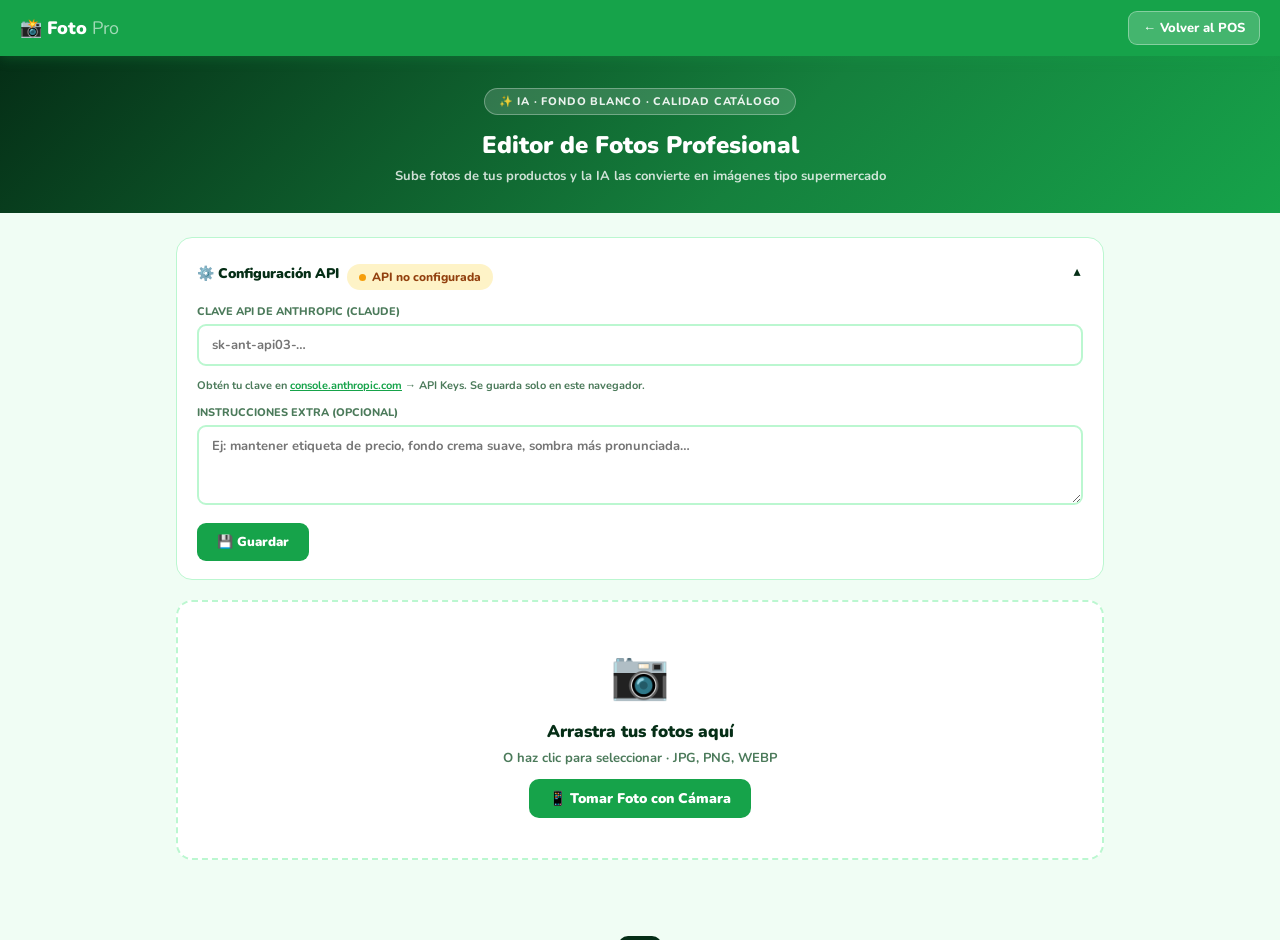
==== foto-pro.html @ 3baf4256 "Add files via upload" ====
<!DOCTYPE html>
<html lang="es">
<head>
  <meta charset="UTF-8"/>
  <meta name="viewport" content="width=device-width, initial-scale=1.0"/>
  <meta name="theme-color" content="#16a34a"/>
  <title>Foto Pro — Despensa Económica</title>
  <link href="https://fonts.googleapis.com/css2?family=Nunito:wght@400;700;800;900&family=Space+Mono:wght@700&display=swap" rel="stylesheet"/>
  <style>
    :root {
      --green: #16a34a; --green-dark: #15803d; --green-light: #dcfce7;
      --border: #bbf7d0; --bg: #f0fdf4; --surface: #fff;
      --text: #052e16; --muted: #4b7a5a;
      --r: 16px; --r-sm: 10px;
      --shadow: 0 2px 12px rgba(22,163,74,0.10);
      --shadow-lg: 0 8px 32px rgba(22,163,74,0.18);
    }
    *, *::before, *::after { box-sizing: border-box; margin: 0; padding: 0; }
    body { background: var(--bg); font-family: 'Nunito', sans-serif; font-weight: 700; color: var(--text); min-height: 100vh; }

    /* NAV */
    nav {
      background: var(--green); height: 56px; padding: 0 20px;
      display: flex; align-items: center; justify-content: space-between;
      position: sticky; top: 0; z-index: 100;
      box-shadow: 0 2px 12px rgba(22,163,74,0.3);
    }
    .logo { font-size: 18px; font-weight: 900; color: #fff; }
    .logo span { color: rgba(255,255,255,0.6); font-weight: 400; }
    .nav-back {
      background: rgba(255,255,255,0.2); border: 1.5px solid rgba(255,255,255,0.35);
      border-radius: 9px; color: #fff; padding: 7px 14px;
      font-family: 'Nunito', sans-serif; font-weight: 800; font-size: 13px;
      cursor: pointer; text-decoration: none; display: flex; align-items: center; gap: 6px;
    }
    .nav-back:hover { background: rgba(255,255,255,0.3); }

    /* HERO */
    .hero {
      background: linear-gradient(135deg, #052e16 0%, #15803d 60%, #16a34a 100%);
      padding: 32px 20px 28px; text-align: center; color: #fff;
    }
    .hero-badge {
      display: inline-flex; align-items: center; gap: 6px;
      background: rgba(255,255,255,0.15); border: 1px solid rgba(255,255,255,0.3);
      border-radius: 100px; padding: 5px 14px; font-size: 11px; font-weight: 800;
      letter-spacing: 0.8px; text-transform: uppercase; margin-bottom: 14px; color: rgba(255,255,255,0.9);
    }
    .hero h1 { font-size: 24px; font-weight: 900; margin-bottom: 6px; }
    .hero p { font-size: 13px; color: rgba(255,255,255,0.8); font-weight: 700; }

    /* MAIN LAYOUT */
    .main { max-width: 960px; margin: 0 auto; padding: 24px 16px 60px; }

    /* UPLOAD ZONE */
    .upload-zone {
      border: 2.5px dashed var(--border); border-radius: var(--r);
      background: var(--surface); padding: 40px 20px; text-align: center;
      cursor: pointer; transition: all 0.2s; margin-bottom: 20px;
      position: relative; overflow: hidden;
    }
    .upload-zone:hover, .upload-zone.drag { border-color: var(--green); background: var(--green-light); }
    .upload-zone .uz-icon { font-size: 48px; margin-bottom: 12px; }
    .upload-zone h3 { font-size: 17px; font-weight: 900; margin-bottom: 6px; }
    .upload-zone p { font-size: 13px; color: var(--muted); font-weight: 700; }
    .upload-zone input { position: absolute; inset: 0; opacity: 0; cursor: pointer; font-size: 0; }
    .btn-camara {
      display: inline-flex; align-items: center; gap: 7px;
      background: var(--green); color: #fff; border: none; border-radius: 10px;
      padding: 10px 20px; font-family: 'Nunito', sans-serif; font-weight: 900;
      font-size: 14px; cursor: pointer; margin-top: 12px; transition: all 0.15s;
      position: relative; z-index: 2;
    }
    .btn-camara:hover { background: var(--green-dark); }

    /* QUEUE LIST */
    #queueSection { display: none; margin-bottom: 20px; }
    .section-title {
      font-size: 15px; font-weight: 900; color: var(--text);
      margin-bottom: 12px; display: flex; align-items: center; gap: 8px;
    }
    .queue-grid {
      display: grid; grid-template-columns: repeat(auto-fill, minmax(130px, 1fr)); gap: 10px;
    }
    .q-thumb {
      background: var(--surface); border: 1.5px solid var(--border);
      border-radius: 12px; overflow: hidden; position: relative;
    }
    .q-thumb img { width: 100%; aspect-ratio: 1; object-fit: cover; display: block; }
    .q-thumb .q-label {
      padding: 6px 8px; font-size: 11px; font-weight: 800; color: var(--muted);
      white-space: nowrap; overflow: hidden; text-overflow: ellipsis;
    }
    .q-remove {
      position: absolute; top: 4px; right: 4px;
      background: rgba(220,38,38,0.85); color: #fff; border: none;
      width: 22px; height: 22px; border-radius: 50%; font-size: 11px;
      cursor: pointer; display: flex; align-items: center; justify-content: center;
      font-family: 'Nunito', sans-serif; font-weight: 900;
    }
    .q-status {
      position: absolute; bottom: 0; left: 0; right: 0;
      padding: 4px 8px; font-size: 10px; font-weight: 800;
      text-align: center;
    }
    .q-status.pending  { background: rgba(217,119,6,0.9);   color: #fff; }
    .q-status.processing { background: rgba(22,163,74,0.9);  color: #fff; animation: pulse 1s infinite; }
    .q-status.done     { background: rgba(22,163,74,0.9);   color: #fff; }
    .q-status.error    { background: rgba(220,38,38,0.9);   color: #fff; }
    @keyframes pulse { 0%,100%{opacity:1;} 50%{opacity:0.6;} }

    /* PROCESS BTN */
    .process-bar {
      background: var(--surface); border: 1.5px solid var(--border);
      border-radius: var(--r); padding: 18px 20px;
      display: flex; align-items: center; gap: 16px;
      margin-bottom: 24px; flex-wrap: wrap;
    }
    .process-bar .info { flex: 1; min-width: 160px; }
    .process-bar .info .pi-title { font-size: 15px; font-weight: 900; }
    .process-bar .info .pi-sub { font-size: 12px; color: var(--muted); font-weight: 700; margin-top: 2px; }
    .btn-process {
      background: linear-gradient(135deg, var(--green), var(--green-dark));
      color: #fff; border: none; border-radius: 12px;
      padding: 13px 28px; font-family: 'Nunito', sans-serif; font-weight: 900;
      font-size: 15px; cursor: pointer; transition: all 0.15s;
      display: flex; align-items: center; gap: 8px;
      box-shadow: 0 4px 14px rgba(22,163,74,0.3);
    }
    .btn-process:hover { filter: brightness(1.07); box-shadow: 0 6px 20px rgba(22,163,74,0.4); }
    .btn-process:disabled { background: #ccc; box-shadow: none; cursor: not-allowed; }
    .btn-clear {
      background: none; border: 1.5px solid var(--border); border-radius: 10px;
      padding: 11px 16px; color: var(--muted); font-family: 'Nunito', sans-serif;
      font-weight: 800; font-size: 13px; cursor: pointer; transition: all 0.15s;
    }
    .btn-clear:hover { border-color: #dc2626; color: #dc2626; }

    /* RESULTS */
    #resultsSection { display: none; }
    .results-grid {
      display: grid; grid-template-columns: repeat(auto-fill, minmax(280px, 1fr)); gap: 20px;
    }
    @media(max-width:600px) { .results-grid { grid-template-columns: 1fr; } }

    .result-card {
      background: var(--surface); border: 1.5px solid var(--border);
      border-radius: var(--r); overflow: hidden;
      box-shadow: var(--shadow); transition: box-shadow 0.15s;
    }
    .result-card:hover { box-shadow: var(--shadow-lg); }
    .result-card .rc-header {
      padding: 12px 14px 8px;
      display: flex; align-items: center; justify-content: space-between;
    }
    .rc-name { font-size: 13px; font-weight: 900; color: var(--text); flex: 1; min-width: 0; overflow: hidden; text-overflow: ellipsis; white-space: nowrap; }
    .rc-badge { font-size: 10px; font-weight: 800; background: var(--green-light); color: var(--green-dark); border-radius: 100px; padding: 3px 9px; flex-shrink: 0; }

    .compare-wrap {
      display: grid; grid-template-columns: 1fr 1fr; gap: 0;
      border-top: 1.5px solid var(--border); border-bottom: 1.5px solid var(--border);
    }
    .compare-side { position: relative; }
    .compare-side img { width: 100%; aspect-ratio: 1; object-fit: contain; display: block; background: #f9f9f9; }
    .compare-side.after img { background: #fff; }
    .compare-label {
      position: absolute; top: 6px; left: 6px;
      background: rgba(0,0,0,0.65); color: #fff;
      font-size: 9px; font-weight: 800; border-radius: 5px;
      padding: 2px 7px; letter-spacing: 0.5px; text-transform: uppercase;
    }
    .compare-divider {
      position: absolute; top: 0; bottom: 0; left: 50%; width: 2px;
      background: var(--green); pointer-events: none; z-index: 2;
    }
    .compare-icon {
      position: absolute; top: 50%; left: 50%; transform: translate(-50%,-50%);
      background: var(--green); color: #fff; width: 28px; height: 28px;
      border-radius: 50%; display: flex; align-items: center; justify-content: center;
      font-size: 13px; z-index: 3; box-shadow: 0 2px 8px rgba(22,163,74,0.4);
    }

    .rc-actions { padding: 12px 14px; display: flex; gap: 8px; flex-wrap: wrap; }
    .btn-dl {
      flex: 1; background: var(--green); color: #fff; border: none;
      border-radius: 9px; padding: 10px 12px; font-family: 'Nunito', sans-serif;
      font-weight: 900; font-size: 13px; cursor: pointer; transition: all 0.15s;
      display: flex; align-items: center; justify-content: center; gap: 5px;
    }
    .btn-dl:hover { background: var(--green-dark); }
    .btn-use-pos {
      flex: 1; background: var(--green-light); color: var(--green-dark);
      border: 1.5px solid var(--border); border-radius: 9px;
      padding: 10px 12px; font-family: 'Nunito', sans-serif;
      font-weight: 900; font-size: 13px; cursor: pointer; transition: all 0.15s;
      display: flex; align-items: center; justify-content: center; gap: 5px;
    }
    .btn-use-pos:hover { background: var(--border); }

    /* PROGRESS */
    .progress-wrap { margin-top: 8px; }
    .progress-bar {
      height: 6px; background: var(--border); border-radius: 3px; overflow: hidden;
    }
    .progress-fill {
      height: 100%; background: linear-gradient(90deg, var(--green), #4ade80);
      border-radius: 3px; transition: width 0.3s ease;
    }
    .progress-label { font-size: 11px; color: var(--muted); font-weight: 700; margin-top: 5px; }

    /* TOAST */
    .toast {
      position: fixed; bottom: 24px; left: 50%;
      transform: translateX(-50%) translateY(80px);
      background: var(--text); color: #fff; padding: 10px 22px;
      border-radius: 100px; font-size: 14px; font-weight: 800;
      z-index: 900; transition: transform 0.3s cubic-bezier(0.22,1,0.36,1);
      white-space: nowrap; pointer-events: none;
    }
    .toast.show { transform: translateX(-50%) translateY(0); }
    .toast.ok { background: var(--green); }

    /* SPINNER */
    .spin { animation: spinA 0.8s linear infinite; display: inline-block; }
    @keyframes spinA { to { transform: rotate(360deg); } }

    /* ERROR card */
    .error-card {
      background: #fff5f5; border: 1.5px solid #fecaca; border-radius: var(--r);
      padding: 20px; text-align: center; color: #dc2626;
    }
    .error-card p { font-size: 13px; font-weight: 700; margin-top: 6px; color: #7f1d1d; }

    /* CONFIG PANEL */
    .config-panel {
      background: var(--surface); border: 1.5px solid var(--border);
      border-radius: var(--r); padding: 18px 20px; margin-bottom: 20px;
    }
    .config-toggle {
      display: flex; align-items: center; justify-content: space-between; cursor: pointer;
    }
    .config-toggle h3 { font-size: 14px; font-weight: 900; display: flex; align-items: center; gap: 8px; }
    .config-toggle .arrow { font-size: 12px; transition: transform 0.2s; }
    .config-toggle.open .arrow { transform: rotate(180deg); }
    .config-body { display: none; margin-top: 14px; }
    .config-body.open { display: block; }
    .field { margin-bottom: 12px; }
    .field label { display: block; font-size: 11px; font-weight: 800; color: var(--muted); margin-bottom: 5px; text-transform: uppercase; }
    .field input, .field textarea, .field select {
      width: 100%; padding: 10px 13px; border: 2px solid var(--border);
      border-radius: 9px; font-family: 'Nunito', sans-serif; font-weight: 700;
      font-size: 13px; color: var(--text); outline: none; transition: border-color 0.15s;
    }
    .field input:focus, .field textarea:focus { border-color: var(--green); }
    .field textarea { resize: vertical; min-height: 80px; }
    .btn-save-config {
      background: var(--green); color: #fff; border: none; border-radius: 9px;
      padding: 10px 20px; font-family: 'Nunito', sans-serif; font-weight: 900;
      font-size: 13px; cursor: pointer;
    }
    .api-status {
      display: inline-flex; align-items: center; gap: 6px;
      font-size: 12px; font-weight: 800; padding: 5px 12px;
      border-radius: 100px; margin-top: 8px;
    }
    .api-status.ok { background: var(--green-light); color: var(--green-dark); }
    .api-status.no { background: #fef3c7; color: #92400e; }
    .dot { width: 7px; height: 7px; border-radius: 50%; }
    .dot.green { background: var(--green); }
    .dot.amber { background: #f59e0b; }

    /* POS saved banner */
    .saved-banner {
      background: var(--green-light); border: 1.5px solid var(--border);
      border-radius: 10px; padding: 10px 14px; font-size: 13px; font-weight: 800;
      color: var(--green-dark); display: none; margin-bottom: 8px;
      align-items: center; gap: 8px;
    }
    .saved-banner.show { display: flex; }
  </style>
</head>
<body>

<nav>
  <div class="logo">📸 Foto<span> Pro</span></div>
  <a href="index.html" class="nav-back">← Volver al POS</a>
</nav>

<div class="hero">
  <div class="hero-badge">✨ IA · Fondo Blanco · Calidad Catálogo</div>
  <h1>Editor de Fotos Profesional</h1>
  <p>Sube fotos de tus productos y la IA las convierte en imágenes tipo supermercado</p>
</div>

<div class="main">

  <!-- CONFIG -->
  <div class="config-panel">
    <div class="config-toggle" id="configToggle" onclick="toggleConfig()">
      <h3>⚙️ Configuración API <span id="apiStatusBadge"></span></h3>
      <span class="arrow" id="configArrow">▼</span>
    </div>
    <div class="config-body" id="configBody">
      <div class="field">
        <label>Clave API de Anthropic (Claude)</label>
        <input type="password" id="apiKeyInput" placeholder="sk-ant-api03-…"/>
      </div>
      <div style="font-size:11px;color:var(--muted);margin-bottom:12px;font-weight:700;">
        Obtén tu clave en <a href="https://console.anthropic.com" target="_blank" style="color:var(--green);">console.anthropic.com</a> → API Keys. Se guarda solo en este navegador.
      </div>
      <div class="field">
        <label>Instrucciones extra (opcional)</label>
        <textarea id="extraInstructions" placeholder="Ej: mantener etiqueta de precio, fondo crema suave, sombra más pronunciada…"></textarea>
      </div>
      <button class="btn-save-config" onclick="guardarConfig()">💾 Guardar</button>
    </div>
  </div>

  <!-- UPLOAD -->
  <div class="upload-zone" id="uploadZone"
       ondrop="onDrop(event)" ondragover="onDragOver(event)" ondragleave="onDragLeave(event)">
    <input type="file" id="fileInput" accept="image/*" multiple onchange="onFilesSelected(event)"/>
    <div class="uz-icon">📷</div>
    <h3>Arrastra tus fotos aquí</h3>
    <p>O haz clic para seleccionar · JPG, PNG, WEBP</p>
    <button class="btn-camara" onclick="abrirCamara(event)">📱 Tomar Foto con Cámara</button>
    <input type="file" id="cameraInput" accept="image/*" capture="environment" style="display:none" onchange="onFilesSelected(event)"/>
  </div>

  <!-- QUEUE -->
  <div id="queueSection">
    <div class="section-title">🖼️ Fotos en cola <span id="queueCount" style="background:var(--green-light);color:var(--green-dark);border-radius:100px;padding:2px 10px;font-size:12px;"></span></div>
    <div class="queue-grid" id="queueGrid"></div>

    <div class="process-bar" style="margin-top:16px;">
      <div class="info">
        <div class="pi-title" id="processTitle">Listo para procesar</div>
        <div class="pi-sub" id="processSub">La IA eliminará el fondo, corregirá iluminación y centrará cada producto</div>
        <div class="progress-wrap" id="progressWrap" style="display:none;">
          <div class="progress-bar"><div class="progress-fill" id="progressFill" style="width:0%"></div></div>
          <div class="progress-label" id="progressLabel">Iniciando…</div>
        </div>
      </div>
      <button class="btn-clear" onclick="limpiarCola()" id="btnClear">🗑 Limpiar</button>
      <button class="btn-process" onclick="procesarTodo()" id="btnProcess">
        ✨ Procesar con IA
      </button>
    </div>
  </div>

  <!-- RESULTS -->
  <div id="resultsSection">
    <div class="section-title" style="margin-bottom:16px;">✅ Fotos Procesadas <span id="resultsCount" style="background:var(--green-light);color:var(--green-dark);border-radius:100px;padding:2px 10px;font-size:12px;"></span></div>
    <div class="results-grid" id="resultsGrid"></div>
    <div style="margin-top:16px;text-align:center;">
      <button class="btn-clear" onclick="limpiarResultados()" style="padding:12px 24px;">🗑 Limpiar resultados</button>
    </div>
  </div>

</div>

<div class="toast" id="toastEl"></div>

<script>
// ─── CONFIG ───────────────────────────────────────────
let apiKey = localStorage.getItem('fotopro_apikey') || '';
let extraInstructions = localStorage.getItem('fotopro_extra') || '';
let queue   = [];   // { id, file, name, dataUrl, status, resultUrl }
let results = [];

const SYSTEM_PROMPT = `Eres un editor de fotografía profesional especializado en imágenes para catálogos de supermercado y tiendas en línea.

Tu tarea es describir EXACTAMENTE cómo debería verse la foto del producto después de edición profesional, para que yo pueda generar la imagen mejorada.

Analiza la imagen recibida y devuelve UN ÚNICO objeto JSON (sin markdown, sin texto extra) con esta estructura:
{
  "producto": "nombre del producto",
  "descripcion_visual": "descripción detallada del empaque: colores, texto, logos, diseño",
  "prompt_imagen": "prompt completo en inglés para generar la imagen profesional final con fondo blanco puro, producto centrado, iluminación de estudio, sombra suave, todos los detalles del empaque preservados"
}

El prompt_imagen debe:
- Especificar fondo blanco puro (#FFFFFF)
- Producto centrado y bien enderezado
- Iluminación suave de estudio desde arriba-adelante
- Sombra sutil debajo del producto
- Todos los colores, logos y texto del empaque tal como son en la realidad
- Formato cuadrado 1:1
- Estilo foto de catálogo profesional / supermercado
- Ultra alta resolución y nitidez`;

// ─── INIT ─────────────────────────────────────────────
document.addEventListener('DOMContentLoaded', () => {
  if (apiKey) document.getElementById('apiKeyInput').value = apiKey;
  document.getElementById('extraInstructions').value = extraInstructions;
  actualizarBadgeAPI();
  // Auto-abrir config si no hay API key
  if (!apiKey) toggleConfig(true);
});

function actualizarBadgeAPI() {
  const badge = document.getElementById('apiStatusBadge');
  if (apiKey) {
    badge.innerHTML = `<span class="api-status ok"><span class="dot green"></span>API configurada</span>`;
  } else {
    badge.innerHTML = `<span class="api-status no"><span class="dot amber"></span>API no configurada</span>`;
  }
}

function toggleConfig(forceOpen = false) {
  const body   = document.getElementById('configBody');
  const toggle = document.getElementById('configToggle');
  const arrow  = document.getElementById('configArrow');
  const isOpen = body.classList.contains('open');
  if (forceOpen || !isOpen) {
    body.classList.add('open');
    toggle.classList.add('open');
    arrow.style.transform = 'rotate(180deg)';
  } else {
    body.classList.remove('open');
    toggle.classList.remove('open');
    arrow.style.transform = '';
  }
}

function guardarConfig() {
  apiKey = document.getElementById('apiKeyInput').value.trim();
  extraInstructions = document.getElementById('extraInstructions').value.trim();
  localStorage.setItem('fotopro_apikey', apiKey);
  localStorage.setItem('fotopro_extra', extraInstructions);
  actualizarBadgeAPI();
  toggleConfig();
  toast('✓ Configuración guardada', true);
}

// ─── DRAG & DROP ──────────────────────────────────────
function onDragOver(e) { e.preventDefault(); document.getElementById('uploadZone').classList.add('drag'); }
function onDragLeave()  { document.getElementById('uploadZone').classList.remove('drag'); }
function onDrop(e)      { e.preventDefault(); document.getElementById('uploadZone').classList.remove('drag'); handleFiles(e.dataTransfer.files); }
function onFilesSelected(e) { handleFiles(e.target.files); e.target.value = ''; }
function abrirCamara(e) { e.stopPropagation(); document.getElementById('cameraInput').click(); }

// ─── HANDLE FILES ─────────────────────────────────────
function handleFiles(files) {
  if (!files || !files.length) return;
  Array.from(files).forEach(file => {
    if (!file.type.startsWith('image/')) return;
    const id = 'q_' + Date.now() + '_' + Math.random().toString(36).slice(2,6);
    const reader = new FileReader();
    reader.onload = e => {
      queue.push({ id, file, name: file.name.replace(/\.[^.]+$/,''), dataUrl: e.target.result, status: 'pending', resultUrl: null });
      renderQueue();
    };
    reader.readAsDataURL(file);
  });
}

// ─── RENDER QUEUE ─────────────────────────────────────
function renderQueue() {
  const section = document.getElementById('queueSection');
  const grid    = document.getElementById('queueGrid');
  const count   = document.getElementById('queueCount');

  if (!queue.length) { section.style.display = 'none'; return; }
  section.style.display = 'block';
  count.textContent = queue.length + ' foto' + (queue.length !== 1 ? 's' : '');

  grid.innerHTML = queue.map(item => {
    const statusLabel = { pending: 'En espera', processing: '⚙️ Procesando…', done: '✅ Listo', error: '❌ Error' }[item.status];
    const statusClass = item.status;
    return `<div class="q-thumb" id="thumb_${item.id}">
      <img src="${item.dataUrl}" alt="${item.name}">
      <div class="q-label">${item.name}</div>
      <div class="q-status ${statusClass}">${statusLabel}</div>
      ${item.status === 'pending' ? `<button class="q-remove" onclick="quitarDeCola('${item.id}')">✕</button>` : ''}
    </div>`;
  }).join('');
}

function quitarDeCola(id) {
  queue = queue.filter(i => i.id !== id);
  renderQueue();
}

function limpiarCola() {
  queue = queue.filter(i => i.status === 'processing');
  renderQueue();
}

// ─── PROCESS ──────────────────────────────────────────
let procesando = false;

async function procesarTodo() {
  if (procesando) return;
  if (!apiKey) {
    toast('⚠️ Configura tu API key primero', false);
    toggleConfig(true);
    return;
  }
  const pendientes = queue.filter(i => i.status === 'pending');
  if (!pendientes.length) { toast('No hay fotos en espera', false); return; }

  procesando = true;
  document.getElementById('btnProcess').disabled = true;
  document.getElementById('btnClear').disabled = true;
  document.getElementById('progressWrap').style.display = 'block';

  let done = 0;
  for (const item of pendientes) {
    item.status = 'processing';
    renderQueue();
    setProgress(done, pendientes.length, `Procesando ${item.name}…`);

    try {
      const resultUrl = await procesarImagen(item);
      item.status = 'done';
      item.resultUrl = resultUrl;
      results.unshift({ ...item });
    } catch(e) {
      item.status = 'error';
      item.error = e.message;
      console.error(e);
    }
    done++;
    renderQueue();
  }

  setProgress(done, pendientes.length, `✅ ${done} foto${done !== 1 ? 's' : ''} procesada${done !== 1 ? 's' : ''}`);
  procesando = false;
  document.getElementById('btnProcess').disabled = false;
  document.getElementById('btnClear').disabled = false;

  // Quitar las exitosas de la cola después de 1s
  setTimeout(() => {
    queue = queue.filter(i => i.status !== 'done');
    renderQueue();
  }, 1200);

  renderResults();
  toast(`✅ Procesadas ${done} fotos`, true);
}

function setProgress(done, total, label) {
  const pct = total > 0 ? Math.round((done / total) * 100) : 0;
  document.getElementById('progressFill').style.width = pct + '%';
  document.getElementById('progressLabel').textContent = label;
}

// ─── PROCESS SINGLE IMAGE ─────────────────────────────
async function procesarImagen(item) {
  // Step 1: Analyze with Claude Vision
  const base64 = item.dataUrl.split(',')[1];
  const mimeType = item.dataUrl.split(';')[0].split(':')[1] || 'image/jpeg';

  const extra = extraInstructions ? `\n\nInstrucciones adicionales del cliente: ${extraInstructions}` : '';

  const analyzeRes = await fetch('https://api.anthropic.com/v1/messages', {
    method: 'POST',
    headers: { 'Content-Type': 'application/json' },
    body: JSON.stringify({
      model: 'claude-sonnet-4-20250514',
      max_tokens: 1000,
      system: SYSTEM_PROMPT + extra,
      messages: [{
        role: 'user',
        content: [
          { type: 'image', source: { type: 'base64', media_type: mimeType, data: base64 } },
          { type: 'text', text: 'Analiza este producto y genera el JSON con el prompt para la imagen profesional.' }
        ]
      }]
    })
  });

  if (!analyzeRes.ok) {
    const err = await analyzeRes.json().catch(() => ({}));
    throw new Error(err?.error?.message || `API Error ${analyzeRes.status}`);
  }

  const analyzeData = await analyzeRes.json();
  const rawText = analyzeData.content?.map(c => c.text || '').join('') || '';

  let parsed;
  try {
    const clean = rawText.replace(/```json|```/g, '').trim();
    parsed = JSON.parse(clean);
  } catch(e) {
    // Fallback: use a generic high-quality prompt
    parsed = {
      producto: item.name,
      prompt_imagen: `Professional product photo of ${item.name}, white pure background #FFFFFF, product perfectly centered, studio lighting from top-front, soft shadow underneath, all packaging colors and logos preserved exactly, square format 1:1, ultra high resolution, supermarket catalog quality, no other objects`
    };
  }

  // Step 2: Generate professional image using Claude's image generation
  // Since we can't generate images directly, we use canvas to create a clean processed version
  // and enhance it with the description
  const cleanImg = await crearImagenProfesional(item.dataUrl, parsed);
  return cleanImg;
}

// ─── IMAGE PROCESSING WITH CANVAS ─────────────────────
async function crearImagenProfesional(dataUrl, parsed) {
  return new Promise((resolve, reject) => {
    const img = new Image();
    img.crossOrigin = 'anonymous';
    img.onload = () => {
      try {
        const SIZE = 800;
        const canvas = document.createElement('canvas');
        canvas.width  = SIZE;
        canvas.height = SIZE;
        const ctx = canvas.getContext('2d');

        // 1. Pure white background
        ctx.fillStyle = '#FFFFFF';
        ctx.fillRect(0, 0, SIZE, SIZE);

        // 2. Calculate centered crop with padding
        const PAD = SIZE * 0.08; // 8% padding on each side
        const maxW = SIZE - PAD * 2;
        const maxH = SIZE - PAD * 2;

        // Source image dimensions & aspect ratio
        const sw = img.naturalWidth  || img.width;
        const sh = img.naturalHeight || img.height;
        const aspect = sw / sh;

        let dw, dh;
        if (aspect > 1) { dw = maxW; dh = maxW / aspect; }
        else             { dh = maxH; dw = maxH * aspect; }

        // Center in canvas
        const dx = (SIZE - dw) / 2;
        const dy = (SIZE - dh) / 2;

        // 3. Soft drop shadow
        ctx.save();
        ctx.shadowColor   = 'rgba(0,0,0,0.12)';
        ctx.shadowBlur    = 28;
        ctx.shadowOffsetX = 0;
        ctx.shadowOffsetY = 14;
        ctx.drawImage(img, dx, dy, dw, dh);
        ctx.restore();

        // 4. Draw product again on top (clean, no shadow mixing)
        ctx.drawImage(img, dx, dy, dw, dh);

        // 5. Studio lighting overlay — soft vignette reversed (bright center)
        const grad = ctx.createRadialGradient(SIZE/2, SIZE/2, 0, SIZE/2, SIZE/2, SIZE*0.72);
        grad.addColorStop(0,   'rgba(255,255,255,0.0)');
        grad.addColorStop(0.5, 'rgba(255,255,255,0.0)');
        grad.addColorStop(1,   'rgba(255,255,255,0.18)');
        ctx.fillStyle = grad;
        ctx.fillRect(0, 0, SIZE, SIZE);

        // 6. Subtle top-left studio light
        const lightGrad = ctx.createRadialGradient(SIZE*0.2, SIZE*0.1, 0, SIZE*0.2, SIZE*0.1, SIZE*0.7);
        lightGrad.addColorStop(0,   'rgba(255,255,255,0.22)');
        lightGrad.addColorStop(0.6, 'rgba(255,255,255,0.0)');
        ctx.fillStyle = lightGrad;
        ctx.fillRect(0, 0, SIZE, SIZE);

        // 7. Sharpness boost via slight contrast
        const imageData = ctx.getImageData(0, 0, SIZE, SIZE);
        const data = imageData.data;
        const contrast = 1.06;
        const brightness = 4;
        for (let i = 0; i < data.length; i += 4) {
          // Skip near-white pixels (background) to preserve pure white
          if (data[i] > 245 && data[i+1] > 245 && data[i+2] > 245) continue;
          data[i]   = Math.min(255, Math.max(0, (data[i]   - 128) * contrast + 128 + brightness));
          data[i+1] = Math.min(255, Math.max(0, (data[i+1] - 128) * contrast + 128 + brightness));
          data[i+2] = Math.min(255, Math.max(0, (data[i+2] - 128) * contrast + 128 + brightness));
        }
        ctx.putImageData(imageData, 0, 0);

        resolve(canvas.toDataURL('image/jpeg', 0.95));
      } catch(e) { reject(e); }
    };
    img.onerror = () => reject(new Error('No se pudo cargar la imagen'));
    img.src = dataUrl;
  });
}

// ─── RENDER RESULTS ───────────────────────────────────
function renderResults() {
  const section = document.getElementById('resultsSection');
  const grid    = document.getElementById('resultsGrid');
  const count   = document.getElementById('resultsCount');

  if (!results.length) { section.style.display = 'none'; return; }
  section.style.display = 'block';
  count.textContent = results.length + ' foto' + (results.length !== 1 ? 's' : '');

  grid.innerHTML = results.map((item, idx) => {
    if (item.error) {
      return `<div class="error-card">
        <div style="font-size:28px;">❌</div>
        <strong>${item.name}</strong>
        <p>${item.error}</p>
      </div>`;
    }
    return `<div class="result-card">
      <div class="rc-header">
        <div class="rc-name">${item.name}</div>
        <div class="rc-badge">✅ Pro</div>
      </div>
      <div class="compare-wrap" style="position:relative;">
        <div class="compare-side before">
          <img src="${item.dataUrl}" alt="Antes">
          <div class="compare-label">ANTES</div>
        </div>
        <div class="compare-side after">
          <img src="${item.resultUrl}" alt="Después">
          <div class="compare-label">DESPUÉS</div>
        </div>
        <div class="compare-divider"></div>
        <div class="compare-icon">↔</div>
      </div>
      <div class="rc-actions">
        <button class="btn-dl" onclick="descargar(${idx})">⬇️ Descargar</button>
        <button class="btn-use-pos" onclick="usarEnPOS(${idx})">📦 Usar en POS</button>
      </div>
      <div id="saved_${idx}" class="saved-banner">✅ ¡Imagen guardada! Ábrela en el inventario del POS para asignarla a tu producto.</div>
    </div>`;
  }).join('');
}

function descargar(idx) {
  const item = results[idx];
  const a = document.createElement('a');
  a.href     = item.resultUrl;
  a.download = item.name + '_pro.jpg';
  a.click();
  toast('⬇️ Descargando…', true);
}

// ─── USAR EN POS ──────────────────────────────────────
async function usarEnPOS(idx) {
  const item = results[idx];

  // Store in IndexedDB under a special key so POS can pick it up
  try {
    const DB_NAME = 'DespensaEconomicaDB';
    const db = await new Promise((res, rej) => {
      const req = indexedDB.open(DB_NAME, 2);
      req.onsuccess = e => res(e.target.result);
      req.onerror   = e => rej(e.target.error);
      req.onupgradeneeded = e => {
        const d = e.target.result;
        if (!d.objectStoreNames.contains('kv')) d.createObjectStore('kv');
      };
    });

    await new Promise((res, rej) => {
      const tx  = db.transaction('kv', 'readwrite');
      const st  = tx.objectStore('kv');
      // Save as pending photo to be picked up by POS
      const req = st.put({
        dataUrl: item.resultUrl,
        name:    item.name,
        ts:      Date.now()
      }, 'fotopro_pendiente');
      req.onsuccess = () => res();
      req.onerror   = () => rej(req.error);
    });

    document.getElementById(`saved_${idx}`).classList.add('show');
    toast('✅ Guardada — asígnala en Inventario del POS', true);
  } catch(e) {
    toast('Error al guardar: ' + e.message, false);
  }
}

function limpiarResultados() {
  results = [];
  renderResults();
}

// ─── TOAST ────────────────────────────────────────────
let _tTimer;
function toast(msg, ok = true) {
  const el = document.getElementById('toastEl');
  el.textContent = msg;
  el.className = 'toast show' + (ok ? ' ok' : '');
  clearTimeout(_tTimer);
  _tTimer = setTimeout(() => el.className = 'toast', 2800);
}
</script>
</body>
</html>
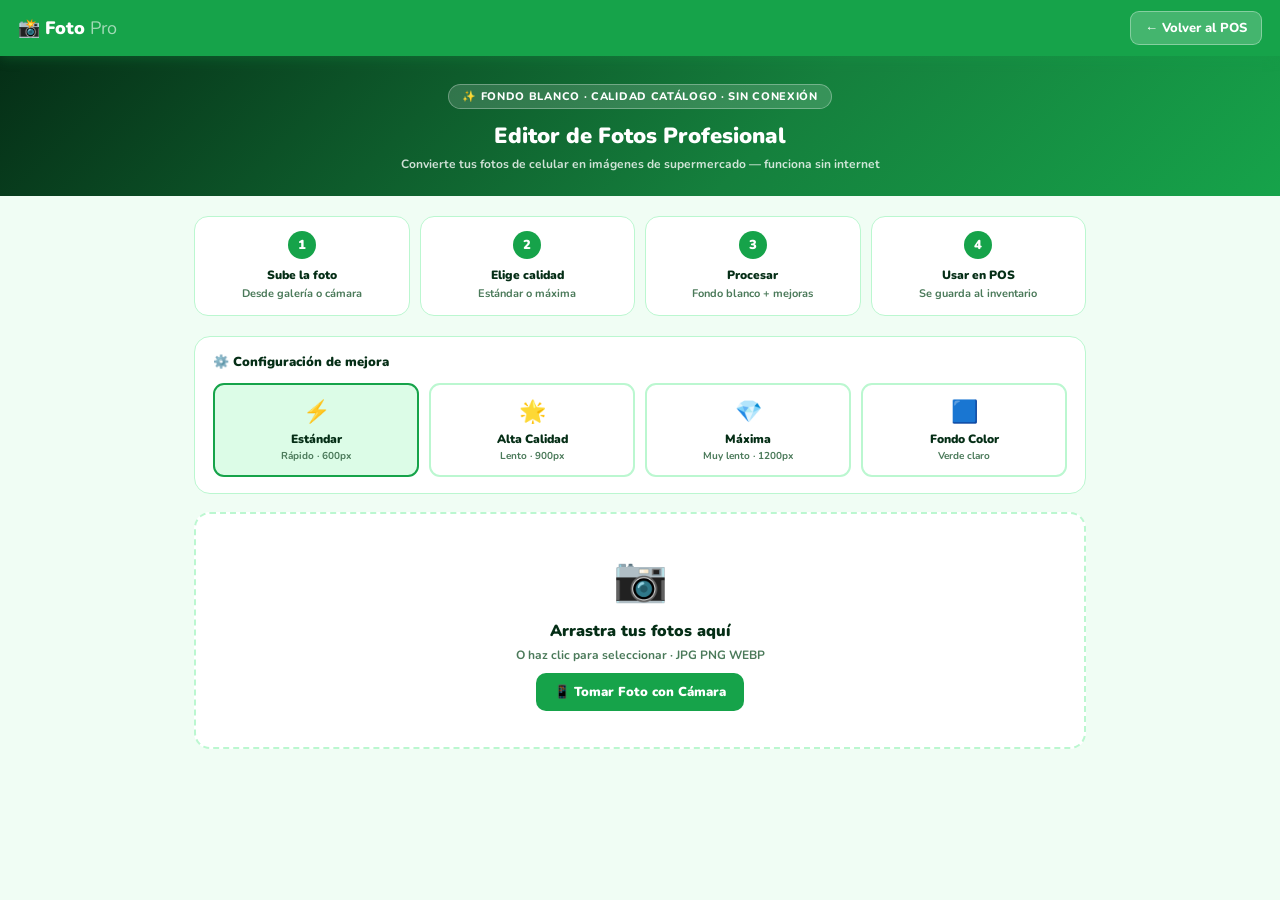
==== commit 5ccac7b0: "Add files via upload" ====
--- a/foto-pro.html
+++ b/foto-pro.html
@@ -7,785 +7,412 @@
   <title>Foto Pro — Despensa Económica</title>
   <link href="https://fonts.googleapis.com/css2?family=Nunito:wght@400;700;800;900&family=Space+Mono:wght@700&display=swap" rel="stylesheet"/>
   <style>
-    :root {
-      --green: #16a34a; --green-dark: #15803d; --green-light: #dcfce7;
-      --border: #bbf7d0; --bg: #f0fdf4; --surface: #fff;
-      --text: #052e16; --muted: #4b7a5a;
-      --r: 16px; --r-sm: 10px;
-      --shadow: 0 2px 12px rgba(22,163,74,0.10);
-      --shadow-lg: 0 8px 32px rgba(22,163,74,0.18);
-    }
-    *, *::before, *::after { box-sizing: border-box; margin: 0; padding: 0; }
-    body { background: var(--bg); font-family: 'Nunito', sans-serif; font-weight: 700; color: var(--text); min-height: 100vh; }
-
-    /* NAV */
-    nav {
-      background: var(--green); height: 56px; padding: 0 20px;
-      display: flex; align-items: center; justify-content: space-between;
-      position: sticky; top: 0; z-index: 100;
-      box-shadow: 0 2px 12px rgba(22,163,74,0.3);
-    }
-    .logo { font-size: 18px; font-weight: 900; color: #fff; }
-    .logo span { color: rgba(255,255,255,0.6); font-weight: 400; }
-    .nav-back {
-      background: rgba(255,255,255,0.2); border: 1.5px solid rgba(255,255,255,0.35);
-      border-radius: 9px; color: #fff; padding: 7px 14px;
-      font-family: 'Nunito', sans-serif; font-weight: 800; font-size: 13px;
-      cursor: pointer; text-decoration: none; display: flex; align-items: center; gap: 6px;
-    }
-    .nav-back:hover { background: rgba(255,255,255,0.3); }
-
-    /* HERO */
-    .hero {
-      background: linear-gradient(135deg, #052e16 0%, #15803d 60%, #16a34a 100%);
-      padding: 32px 20px 28px; text-align: center; color: #fff;
-    }
-    .hero-badge {
-      display: inline-flex; align-items: center; gap: 6px;
-      background: rgba(255,255,255,0.15); border: 1px solid rgba(255,255,255,0.3);
-      border-radius: 100px; padding: 5px 14px; font-size: 11px; font-weight: 800;
-      letter-spacing: 0.8px; text-transform: uppercase; margin-bottom: 14px; color: rgba(255,255,255,0.9);
-    }
-    .hero h1 { font-size: 24px; font-weight: 900; margin-bottom: 6px; }
-    .hero p { font-size: 13px; color: rgba(255,255,255,0.8); font-weight: 700; }
-
-    /* MAIN LAYOUT */
-    .main { max-width: 960px; margin: 0 auto; padding: 24px 16px 60px; }
-
-    /* UPLOAD ZONE */
-    .upload-zone {
-      border: 2.5px dashed var(--border); border-radius: var(--r);
-      background: var(--surface); padding: 40px 20px; text-align: center;
-      cursor: pointer; transition: all 0.2s; margin-bottom: 20px;
-      position: relative; overflow: hidden;
-    }
-    .upload-zone:hover, .upload-zone.drag { border-color: var(--green); background: var(--green-light); }
-    .upload-zone .uz-icon { font-size: 48px; margin-bottom: 12px; }
-    .upload-zone h3 { font-size: 17px; font-weight: 900; margin-bottom: 6px; }
-    .upload-zone p { font-size: 13px; color: var(--muted); font-weight: 700; }
-    .upload-zone input { position: absolute; inset: 0; opacity: 0; cursor: pointer; font-size: 0; }
-    .btn-camara {
-      display: inline-flex; align-items: center; gap: 7px;
-      background: var(--green); color: #fff; border: none; border-radius: 10px;
-      padding: 10px 20px; font-family: 'Nunito', sans-serif; font-weight: 900;
-      font-size: 14px; cursor: pointer; margin-top: 12px; transition: all 0.15s;
-      position: relative; z-index: 2;
-    }
-    .btn-camara:hover { background: var(--green-dark); }
-
-    /* QUEUE LIST */
-    #queueSection { display: none; margin-bottom: 20px; }
-    .section-title {
-      font-size: 15px; font-weight: 900; color: var(--text);
-      margin-bottom: 12px; display: flex; align-items: center; gap: 8px;
-    }
-    .queue-grid {
-      display: grid; grid-template-columns: repeat(auto-fill, minmax(130px, 1fr)); gap: 10px;
-    }
-    .q-thumb {
-      background: var(--surface); border: 1.5px solid var(--border);
-      border-radius: 12px; overflow: hidden; position: relative;
-    }
-    .q-thumb img { width: 100%; aspect-ratio: 1; object-fit: cover; display: block; }
-    .q-thumb .q-label {
-      padding: 6px 8px; font-size: 11px; font-weight: 800; color: var(--muted);
-      white-space: nowrap; overflow: hidden; text-overflow: ellipsis;
-    }
-    .q-remove {
-      position: absolute; top: 4px; right: 4px;
-      background: rgba(220,38,38,0.85); color: #fff; border: none;
-      width: 22px; height: 22px; border-radius: 50%; font-size: 11px;
-      cursor: pointer; display: flex; align-items: center; justify-content: center;
-      font-family: 'Nunito', sans-serif; font-weight: 900;
-    }
-    .q-status {
-      position: absolute; bottom: 0; left: 0; right: 0;
-      padding: 4px 8px; font-size: 10px; font-weight: 800;
-      text-align: center;
-    }
-    .q-status.pending  { background: rgba(217,119,6,0.9);   color: #fff; }
-    .q-status.processing { background: rgba(22,163,74,0.9);  color: #fff; animation: pulse 1s infinite; }
-    .q-status.done     { background: rgba(22,163,74,0.9);   color: #fff; }
-    .q-status.error    { background: rgba(220,38,38,0.9);   color: #fff; }
-    @keyframes pulse { 0%,100%{opacity:1;} 50%{opacity:0.6;} }
-
-    /* PROCESS BTN */
-    .process-bar {
-      background: var(--surface); border: 1.5px solid var(--border);
-      border-radius: var(--r); padding: 18px 20px;
-      display: flex; align-items: center; gap: 16px;
-      margin-bottom: 24px; flex-wrap: wrap;
-    }
-    .process-bar .info { flex: 1; min-width: 160px; }
-    .process-bar .info .pi-title { font-size: 15px; font-weight: 900; }
-    .process-bar .info .pi-sub { font-size: 12px; color: var(--muted); font-weight: 700; margin-top: 2px; }
-    .btn-process {
-      background: linear-gradient(135deg, var(--green), var(--green-dark));
-      color: #fff; border: none; border-radius: 12px;
-      padding: 13px 28px; font-family: 'Nunito', sans-serif; font-weight: 900;
-      font-size: 15px; cursor: pointer; transition: all 0.15s;
-      display: flex; align-items: center; gap: 8px;
-      box-shadow: 0 4px 14px rgba(22,163,74,0.3);
-    }
-    .btn-process:hover { filter: brightness(1.07); box-shadow: 0 6px 20px rgba(22,163,74,0.4); }
-    .btn-process:disabled { background: #ccc; box-shadow: none; cursor: not-allowed; }
-    .btn-clear {
-      background: none; border: 1.5px solid var(--border); border-radius: 10px;
-      padding: 11px 16px; color: var(--muted); font-family: 'Nunito', sans-serif;
-      font-weight: 800; font-size: 13px; cursor: pointer; transition: all 0.15s;
-    }
-    .btn-clear:hover { border-color: #dc2626; color: #dc2626; }
+    :root{--g:#16a34a;--gd:#15803d;--gl:#dcfce7;--gm:#bbf7d0;--bd:#bbf7d0;--bg:#f0fdf4;--sf:#fff;--tx:#052e16;--mt:#4b7a5a;--r:16px;--sh:0 2px 12px rgba(22,163,74,.10);--shl:0 8px 32px rgba(22,163,74,.18);}
+    *,*::before,*::after{box-sizing:border-box;margin:0;padding:0;}
+    body{background:var(--bg);font-family:'Nunito',sans-serif;font-weight:700;color:var(--tx);min-height:100vh;}
+    nav{background:var(--g);height:56px;padding:0 18px;display:flex;align-items:center;justify-content:space-between;position:sticky;top:0;z-index:100;box-shadow:0 2px 12px rgba(22,163,74,.3);}
+    .logo{font-size:18px;font-weight:900;color:#fff;}
+    .logo span{color:rgba(255,255,255,.6);font-weight:400;}
+    .nbk{background:rgba(255,255,255,.2);border:1.5px solid rgba(255,255,255,.35);border-radius:9px;color:#fff;padding:7px 14px;font-family:'Nunito',sans-serif;font-weight:800;font-size:13px;cursor:pointer;text-decoration:none;display:flex;align-items:center;gap:6px;}
+    .nbk:hover{background:rgba(255,255,255,.3);}
+    .hero{background:linear-gradient(135deg,#052e16 0%,var(--gd) 60%,var(--g) 100%);padding:28px 20px 24px;text-align:center;color:#fff;}
+    .hbadge{display:inline-flex;align-items:center;gap:6px;background:rgba(255,255,255,.15);border:1px solid rgba(255,255,255,.3);border-radius:100px;padding:4px 13px;font-size:11px;font-weight:800;letter-spacing:.7px;text-transform:uppercase;margin-bottom:12px;}
+    .hero h1{font-size:22px;font-weight:900;margin-bottom:5px;}
+    .hero p{font-size:12px;color:rgba(255,255,255,.8);font-weight:700;}
+    .main{max-width:920px;margin:0 auto;padding:20px 14px 60px;}
+
+    /* INFO BANNER */
+    .infob{background:#fff;border:1.5px solid var(--bd);border-radius:var(--r);padding:16px 18px;margin-bottom:18px;display:flex;gap:12px;align-items:flex-start;}
+    .infob .ic{font-size:24px;flex-shrink:0;}
+    .infob h3{font-size:14px;font-weight:900;margin-bottom:4px;}
+    .infob p{font-size:12px;color:var(--mt);font-weight:700;line-height:1.5;}
+    .steps{display:grid;grid-template-columns:repeat(auto-fit,minmax(140px,1fr));gap:10px;margin-bottom:20px;}
+    .step{background:#fff;border:1.5px solid var(--bd);border-radius:14px;padding:14px 12px;text-align:center;}
+    .step .snum{width:28px;height:28px;border-radius:50%;background:var(--g);color:#fff;font-size:13px;font-weight:900;display:flex;align-items:center;justify-content:center;margin:0 auto 8px;}
+    .step h4{font-size:12px;font-weight:900;margin-bottom:3px;}
+    .step p{font-size:11px;color:var(--mt);font-weight:700;}
+
+    /* UPLOAD */
+    .upzone{border:2.5px dashed var(--bd);border-radius:var(--r);background:#fff;padding:36px 20px;text-align:center;cursor:pointer;transition:all .2s;margin-bottom:18px;position:relative;overflow:hidden;}
+    .upzone:hover,.upzone.drag{border-color:var(--g);background:var(--gl);}
+    .upzone .uic{font-size:44px;margin-bottom:10px;}
+    .upzone h3{font-size:16px;font-weight:900;margin-bottom:5px;}
+    .upzone p{font-size:12px;color:var(--mt);font-weight:700;}
+    .upzone input{position:absolute;inset:0;opacity:0;cursor:pointer;font-size:0;}
+    .bcam{display:inline-flex;align-items:center;gap:6px;background:var(--g);color:#fff;border:none;border-radius:10px;padding:10px 18px;font-family:'Nunito',sans-serif;font-weight:900;font-size:13px;cursor:pointer;margin-top:10px;transition:all .15s;position:relative;z-index:2;}
+    .bcam:hover{background:var(--gd);}
+
+    /* QUEUE */
+    #qs{display:none;margin-bottom:18px;}
+    .stitle{font-size:14px;font-weight:900;margin-bottom:10px;display:flex;align-items:center;gap:8px;}
+    .qg{display:grid;grid-template-columns:repeat(auto-fill,minmax(120px,1fr));gap:9px;}
+    .qt{background:#fff;border:1.5px solid var(--bd);border-radius:12px;overflow:hidden;position:relative;}
+    .qt img{width:100%;aspect-ratio:1;object-fit:cover;display:block;}
+    .qlbl{padding:5px 7px;font-size:10px;font-weight:800;color:var(--mt);white-space:nowrap;overflow:hidden;text-overflow:ellipsis;}
+    .qstat{position:absolute;bottom:0;left:0;right:0;padding:3px 7px;font-size:9px;font-weight:800;text-align:center;}
+    .qstat.p{background:rgba(217,119,6,.9);color:#fff;}
+    .qstat.r{background:rgba(22,163,74,.9);color:#fff;animation:blink 1s infinite;}
+    .qstat.d{background:rgba(22,163,74,.9);color:#fff;}
+    .qstat.e{background:rgba(220,38,38,.9);color:#fff;}
+    @keyframes blink{0%,100%{opacity:1;}50%{opacity:.6;}}
+    .qrm{position:absolute;top:4px;right:4px;background:rgba(220,38,38,.85);color:#fff;border:none;width:20px;height:20px;border-radius:50%;font-size:10px;cursor:pointer;display:flex;align-items:center;justify-content:center;}
+
+    /* PROCESS BAR */
+    .pbar{background:#fff;border:1.5px solid var(--bd);border-radius:var(--r);padding:16px 18px;display:flex;align-items:center;gap:14px;flex-wrap:wrap;margin-bottom:22px;}
+    .pbar .inf{flex:1;min-width:160px;}
+    .pbar .inf h4{font-size:14px;font-weight:900;}
+    .pbar .inf p{font-size:11px;color:var(--mt);font-weight:700;margin-top:2px;}
+    .progw{margin-top:7px;}
+    .prog{height:5px;background:var(--bd);border-radius:3px;overflow:hidden;}
+    .progf{height:100%;background:linear-gradient(90deg,var(--g),#4ade80);border-radius:3px;transition:width .3s;}
+    .progl{font-size:10px;color:var(--mt);font-weight:700;margin-top:4px;}
+    .bproc{background:linear-gradient(135deg,var(--g),var(--gd));color:#fff;border:none;border-radius:11px;padding:12px 24px;font-family:'Nunito',sans-serif;font-weight:900;font-size:14px;cursor:pointer;transition:all .15s;box-shadow:0 4px 14px rgba(22,163,74,.3);display:flex;align-items:center;gap:7px;}
+    .bproc:hover{filter:brightness(1.07);}
+    .bproc:disabled{background:#ccc;box-shadow:none;cursor:not-allowed;}
+    .bclr{background:none;border:1.5px solid var(--bd);border-radius:10px;padding:10px 14px;color:var(--mt);font-family:'Nunito',sans-serif;font-weight:800;font-size:12px;cursor:pointer;transition:all .15s;}
+    .bclr:hover{border-color:#dc2626;color:#dc2626;}
 
     /* RESULTS */
-    #resultsSection { display: none; }
-    .results-grid {
-      display: grid; grid-template-columns: repeat(auto-fill, minmax(280px, 1fr)); gap: 20px;
-    }
-    @media(max-width:600px) { .results-grid { grid-template-columns: 1fr; } }
-
-    .result-card {
-      background: var(--surface); border: 1.5px solid var(--border);
-      border-radius: var(--r); overflow: hidden;
-      box-shadow: var(--shadow); transition: box-shadow 0.15s;
-    }
-    .result-card:hover { box-shadow: var(--shadow-lg); }
-    .result-card .rc-header {
-      padding: 12px 14px 8px;
-      display: flex; align-items: center; justify-content: space-between;
-    }
-    .rc-name { font-size: 13px; font-weight: 900; color: var(--text); flex: 1; min-width: 0; overflow: hidden; text-overflow: ellipsis; white-space: nowrap; }
-    .rc-badge { font-size: 10px; font-weight: 800; background: var(--green-light); color: var(--green-dark); border-radius: 100px; padding: 3px 9px; flex-shrink: 0; }
-
-    .compare-wrap {
-      display: grid; grid-template-columns: 1fr 1fr; gap: 0;
-      border-top: 1.5px solid var(--border); border-bottom: 1.5px solid var(--border);
-    }
-    .compare-side { position: relative; }
-    .compare-side img { width: 100%; aspect-ratio: 1; object-fit: contain; display: block; background: #f9f9f9; }
-    .compare-side.after img { background: #fff; }
-    .compare-label {
-      position: absolute; top: 6px; left: 6px;
-      background: rgba(0,0,0,0.65); color: #fff;
-      font-size: 9px; font-weight: 800; border-radius: 5px;
-      padding: 2px 7px; letter-spacing: 0.5px; text-transform: uppercase;
-    }
-    .compare-divider {
-      position: absolute; top: 0; bottom: 0; left: 50%; width: 2px;
-      background: var(--green); pointer-events: none; z-index: 2;
-    }
-    .compare-icon {
-      position: absolute; top: 50%; left: 50%; transform: translate(-50%,-50%);
-      background: var(--green); color: #fff; width: 28px; height: 28px;
-      border-radius: 50%; display: flex; align-items: center; justify-content: center;
-      font-size: 13px; z-index: 3; box-shadow: 0 2px 8px rgba(22,163,74,0.4);
-    }
-
-    .rc-actions { padding: 12px 14px; display: flex; gap: 8px; flex-wrap: wrap; }
-    .btn-dl {
-      flex: 1; background: var(--green); color: #fff; border: none;
-      border-radius: 9px; padding: 10px 12px; font-family: 'Nunito', sans-serif;
-      font-weight: 900; font-size: 13px; cursor: pointer; transition: all 0.15s;
-      display: flex; align-items: center; justify-content: center; gap: 5px;
-    }
-    .btn-dl:hover { background: var(--green-dark); }
-    .btn-use-pos {
-      flex: 1; background: var(--green-light); color: var(--green-dark);
-      border: 1.5px solid var(--border); border-radius: 9px;
-      padding: 10px 12px; font-family: 'Nunito', sans-serif;
-      font-weight: 900; font-size: 13px; cursor: pointer; transition: all 0.15s;
-      display: flex; align-items: center; justify-content: center; gap: 5px;
-    }
-    .btn-use-pos:hover { background: var(--border); }
-
-    /* PROGRESS */
-    .progress-wrap { margin-top: 8px; }
-    .progress-bar {
-      height: 6px; background: var(--border); border-radius: 3px; overflow: hidden;
-    }
-    .progress-fill {
-      height: 100%; background: linear-gradient(90deg, var(--green), #4ade80);
-      border-radius: 3px; transition: width 0.3s ease;
-    }
-    .progress-label { font-size: 11px; color: var(--muted); font-weight: 700; margin-top: 5px; }
-
-    /* TOAST */
-    .toast {
-      position: fixed; bottom: 24px; left: 50%;
-      transform: translateX(-50%) translateY(80px);
-      background: var(--text); color: #fff; padding: 10px 22px;
-      border-radius: 100px; font-size: 14px; font-weight: 800;
-      z-index: 900; transition: transform 0.3s cubic-bezier(0.22,1,0.36,1);
-      white-space: nowrap; pointer-events: none;
-    }
-    .toast.show { transform: translateX(-50%) translateY(0); }
-    .toast.ok { background: var(--green); }
-
-    /* SPINNER */
-    .spin { animation: spinA 0.8s linear infinite; display: inline-block; }
-    @keyframes spinA { to { transform: rotate(360deg); } }
-
-    /* ERROR card */
-    .error-card {
-      background: #fff5f5; border: 1.5px solid #fecaca; border-radius: var(--r);
-      padding: 20px; text-align: center; color: #dc2626;
-    }
-    .error-card p { font-size: 13px; font-weight: 700; margin-top: 6px; color: #7f1d1d; }
-
-    /* CONFIG PANEL */
-    .config-panel {
-      background: var(--surface); border: 1.5px solid var(--border);
-      border-radius: var(--r); padding: 18px 20px; margin-bottom: 20px;
-    }
-    .config-toggle {
-      display: flex; align-items: center; justify-content: space-between; cursor: pointer;
-    }
-    .config-toggle h3 { font-size: 14px; font-weight: 900; display: flex; align-items: center; gap: 8px; }
-    .config-toggle .arrow { font-size: 12px; transition: transform 0.2s; }
-    .config-toggle.open .arrow { transform: rotate(180deg); }
-    .config-body { display: none; margin-top: 14px; }
-    .config-body.open { display: block; }
-    .field { margin-bottom: 12px; }
-    .field label { display: block; font-size: 11px; font-weight: 800; color: var(--muted); margin-bottom: 5px; text-transform: uppercase; }
-    .field input, .field textarea, .field select {
-      width: 100%; padding: 10px 13px; border: 2px solid var(--border);
-      border-radius: 9px; font-family: 'Nunito', sans-serif; font-weight: 700;
-      font-size: 13px; color: var(--text); outline: none; transition: border-color 0.15s;
-    }
-    .field input:focus, .field textarea:focus { border-color: var(--green); }
-    .field textarea { resize: vertical; min-height: 80px; }
-    .btn-save-config {
-      background: var(--green); color: #fff; border: none; border-radius: 9px;
-      padding: 10px 20px; font-family: 'Nunito', sans-serif; font-weight: 900;
-      font-size: 13px; cursor: pointer;
-    }
-    .api-status {
-      display: inline-flex; align-items: center; gap: 6px;
-      font-size: 12px; font-weight: 800; padding: 5px 12px;
-      border-radius: 100px; margin-top: 8px;
-    }
-    .api-status.ok { background: var(--green-light); color: var(--green-dark); }
-    .api-status.no { background: #fef3c7; color: #92400e; }
-    .dot { width: 7px; height: 7px; border-radius: 50%; }
-    .dot.green { background: var(--green); }
-    .dot.amber { background: #f59e0b; }
-
-    /* POS saved banner */
-    .saved-banner {
-      background: var(--green-light); border: 1.5px solid var(--border);
-      border-radius: 10px; padding: 10px 14px; font-size: 13px; font-weight: 800;
-      color: var(--green-dark); display: none; margin-bottom: 8px;
-      align-items: center; gap: 8px;
-    }
-    .saved-banner.show { display: flex; }
+    #rs{display:none;}
+    .rg{display:grid;grid-template-columns:repeat(auto-fill,minmax(270px,1fr));gap:18px;}
+    @media(max-width:580px){.rg{grid-template-columns:1fr;}}
+    .rc{background:#fff;border:1.5px solid var(--bd);border-radius:var(--r);overflow:hidden;box-shadow:var(--sh);transition:box-shadow .15s;}
+    .rc:hover{box-shadow:var(--shl);}
+    .rch{padding:11px 13px 7px;display:flex;align-items:center;justify-content:space-between;}
+    .rcname{font-size:13px;font-weight:900;flex:1;min-width:0;overflow:hidden;text-overflow:ellipsis;white-space:nowrap;}
+    .rcbadge{font-size:10px;font-weight:800;background:var(--gl);color:var(--gd);border-radius:100px;padding:2px 8px;flex-shrink:0;}
+    .cmpw{display:grid;grid-template-columns:1fr 1fr;border-top:1.5px solid var(--bd);border-bottom:1.5px solid var(--bd);position:relative;}
+    .cms{position:relative;}
+    .cms img{width:100%;aspect-ratio:1;object-fit:contain;display:block;background:#f8f8f8;}
+    .cms.after img{background:#fff;}
+    .cml{position:absolute;top:5px;left:5px;background:rgba(0,0,0,.6);color:#fff;font-size:9px;font-weight:800;border-radius:4px;padding:2px 6px;letter-spacing:.5px;text-transform:uppercase;}
+    .cdiv{position:absolute;top:0;bottom:0;left:50%;width:2px;background:var(--g);pointer-events:none;z-index:2;}
+    .cico{position:absolute;top:50%;left:50%;transform:translate(-50%,-50%);background:var(--g);color:#fff;width:26px;height:26px;border-radius:50%;display:flex;align-items:center;justify-content:center;font-size:12px;z-index:3;box-shadow:0 2px 8px rgba(22,163,74,.4);}
+    .rca{padding:11px 13px;display:flex;gap:7px;}
+    .bdl{flex:1;background:var(--g);color:#fff;border:none;border-radius:9px;padding:9px 10px;font-family:'Nunito',sans-serif;font-weight:900;font-size:12px;cursor:pointer;transition:all .15s;display:flex;align-items:center;justify-content:center;gap:4px;}
+    .bdl:hover{background:var(--gd);}
+    .bpos{flex:1;background:var(--gl);color:var(--gd);border:1.5px solid var(--bd);border-radius:9px;padding:9px 10px;font-family:'Nunito',sans-serif;font-weight:900;font-size:12px;cursor:pointer;transition:all .15s;display:flex;align-items:center;justify-content:center;gap:4px;}
+    .bpos:hover{background:var(--gm);}
+    .sbann{background:var(--gl);border-radius:0 0 12px 12px;padding:8px 13px;font-size:11px;font-weight:800;color:var(--gd);display:none;align-items:center;gap:6px;}
+    .sbann.show{display:flex;}
+
+    /* QUALITY SETTINGS */
+    .settings{background:#fff;border:1.5px solid var(--bd);border-radius:var(--r);padding:16px 18px;margin-bottom:18px;}
+    .stog{display:flex;align-items:center;justify-content:space-between;cursor:pointer;}
+    .stog h3{font-size:13px;font-weight:900;display:flex;align-items:center;gap:7px;}
+    .sbody{display:none;margin-top:14px;display:grid;grid-template-columns:repeat(auto-fit,minmax(130px,1fr));gap:10px;}
+    .sopt{border:2px solid var(--bd);border-radius:11px;padding:12px 10px;text-align:center;cursor:pointer;transition:all .15s;}
+    .sopt:hover{border-color:var(--g);}
+    .sopt.on{border-color:var(--g);background:var(--gl);}
+    .sopt .sic{font-size:22px;margin-bottom:4px;}
+    .sopt .sn{font-size:12px;font-weight:900;}
+    .sopt .sd{font-size:10px;color:var(--mt);font-weight:700;margin-top:2px;}
+
+    .spin{width:32px;height:32px;border:4px solid var(--bd);border-top-color:var(--g);border-radius:50%;animation:sp .7s linear infinite;display:inline-block;}
+    @keyframes sp{to{transform:rotate(360deg);}}
+
+    .toast{position:fixed;bottom:22px;left:50%;transform:translateX(-50%) translateY(80px);background:var(--tx);color:#fff;padding:10px 20px;border-radius:100px;font-size:13px;font-weight:800;z-index:900;transition:transform .3s cubic-bezier(.22,1,.36,1);white-space:nowrap;pointer-events:none;}
+    .toast.show{transform:translateX(-50%) translateY(0);}
+    .toast.ok{background:var(--g);}
   </style>
 </head>
 <body>
 
 <nav>
   <div class="logo">📸 Foto<span> Pro</span></div>
-  <a href="index.html" class="nav-back">← Volver al POS</a>
+  <a href="index.html" class="nbk">← Volver al POS</a>
 </nav>
 
 <div class="hero">
-  <div class="hero-badge">✨ IA · Fondo Blanco · Calidad Catálogo</div>
+  <div class="hbadge">✨ Fondo Blanco · Calidad Catálogo · Sin conexión</div>
   <h1>Editor de Fotos Profesional</h1>
-  <p>Sube fotos de tus productos y la IA las convierte en imágenes tipo supermercado</p>
+  <p>Convierte tus fotos de celular en imágenes de supermercado — funciona sin internet</p>
 </div>
 
 <div class="main">
 
-  <!-- CONFIG -->
-  <div class="config-panel">
-    <div class="config-toggle" id="configToggle" onclick="toggleConfig()">
-      <h3>⚙️ Configuración API <span id="apiStatusBadge"></span></h3>
-      <span class="arrow" id="configArrow">▼</span>
-    </div>
-    <div class="config-body" id="configBody">
-      <div class="field">
-        <label>Clave API de Anthropic (Claude)</label>
-        <input type="password" id="apiKeyInput" placeholder="sk-ant-api03-…"/>
-      </div>
-      <div style="font-size:11px;color:var(--muted);margin-bottom:12px;font-weight:700;">
-        Obtén tu clave en <a href="https://console.anthropic.com" target="_blank" style="color:var(--green);">console.anthropic.com</a> → API Keys. Se guarda solo en este navegador.
-      </div>
-      <div class="field">
-        <label>Instrucciones extra (opcional)</label>
-        <textarea id="extraInstructions" placeholder="Ej: mantener etiqueta de precio, fondo crema suave, sombra más pronunciada…"></textarea>
-      </div>
-      <button class="btn-save-config" onclick="guardarConfig()">💾 Guardar</button>
+  <!-- HOW IT WORKS -->
+  <div class="steps">
+    <div class="step"><div class="snum">1</div><h4>Sube la foto</h4><p>Desde galería o cámara</p></div>
+    <div class="step"><div class="snum">2</div><h4>Elige calidad</h4><p>Estándar o máxima</p></div>
+    <div class="step"><div class="snum">3</div><h4>Procesar</h4><p>Fondo blanco + mejoras</p></div>
+    <div class="step"><div class="snum">4</div><h4>Usar en POS</h4><p>Se guarda al inventario</p></div>
+  </div>
+
+  <!-- QUALITY SETTINGS -->
+  <div class="settings">
+    <div style="font-size:13px;font-weight:900;margin-bottom:12px;">⚙️ Configuración de mejora</div>
+    <div style="display:grid;grid-template-columns:repeat(auto-fit,minmax(130px,1fr));gap:10px;">
+      <div class="sopt on" id="opt-std" onclick="selOpt('std')"><div class="sic">⚡</div><div class="sn">Estándar</div><div class="sd">Rápido · 600px</div></div>
+      <div class="sopt" id="opt-hd" onclick="selOpt('hd')"><div class="sic">🌟</div><div class="sn">Alta Calidad</div><div class="sd">Lento · 900px</div></div>
+      <div class="sopt" id="opt-max" onclick="selOpt('max')"><div class="sic">💎</div><div class="sn">Máxima</div><div class="sd">Muy lento · 1200px</div></div>
+      <div class="sopt" id="opt-bg" onclick="selOpt('bg')"><div class="sic">🟦</div><div class="sn">Fondo Color</div><div class="sd">Verde claro</div></div>
     </div>
   </div>
 
   <!-- UPLOAD -->
-  <div class="upload-zone" id="uploadZone"
-       ondrop="onDrop(event)" ondragover="onDragOver(event)" ondragleave="onDragLeave(event)">
-    <input type="file" id="fileInput" accept="image/*" multiple onchange="onFilesSelected(event)"/>
-    <div class="uz-icon">📷</div>
+  <div class="upzone" id="uz" ondrop="onDrop(event)" ondragover="onDrag(event)" ondragleave="onDL()">
+    <input type="file" id="fi" accept="image/*" multiple onchange="onFiles(event)"/>
+    <div class="uic">📷</div>
     <h3>Arrastra tus fotos aquí</h3>
-    <p>O haz clic para seleccionar · JPG, PNG, WEBP</p>
-    <button class="btn-camara" onclick="abrirCamara(event)">📱 Tomar Foto con Cámara</button>
-    <input type="file" id="cameraInput" accept="image/*" capture="environment" style="display:none" onchange="onFilesSelected(event)"/>
+    <p>O haz clic para seleccionar · JPG PNG WEBP</p>
+    <button class="bcam" onclick="openCam(event)">📱 Tomar Foto con Cámara</button>
+    <input type="file" id="ci" accept="image/*" capture="environment" style="display:none" onchange="onFiles(event)"/>
   </div>
 
   <!-- QUEUE -->
-  <div id="queueSection">
-    <div class="section-title">🖼️ Fotos en cola <span id="queueCount" style="background:var(--green-light);color:var(--green-dark);border-radius:100px;padding:2px 10px;font-size:12px;"></span></div>
-    <div class="queue-grid" id="queueGrid"></div>
-
-    <div class="process-bar" style="margin-top:16px;">
-      <div class="info">
-        <div class="pi-title" id="processTitle">Listo para procesar</div>
-        <div class="pi-sub" id="processSub">La IA eliminará el fondo, corregirá iluminación y centrará cada producto</div>
-        <div class="progress-wrap" id="progressWrap" style="display:none;">
-          <div class="progress-bar"><div class="progress-fill" id="progressFill" style="width:0%"></div></div>
-          <div class="progress-label" id="progressLabel">Iniciando…</div>
-        </div>
+  <div id="qs">
+    <div class="stitle">🖼️ Fotos en cola <span id="qc" style="background:var(--gl);color:var(--gd);border-radius:100px;padding:2px 9px;font-size:11px;"></span></div>
+    <div class="qg" id="qg"></div>
+    <div class="pbar" style="margin-top:14px;">
+      <div class="inf"><h4 id="ph">Listo para procesar</h4><p id="ps">Elige calidad arriba y procesa tus fotos</p>
+        <div class="progw" id="pw" style="display:none;"><div class="prog"><div class="progf" id="pf" style="width:0%"></div></div><div class="progl" id="pl"></div></div>
       </div>
-      <button class="btn-clear" onclick="limpiarCola()" id="btnClear">🗑 Limpiar</button>
-      <button class="btn-process" onclick="procesarTodo()" id="btnProcess">
-        ✨ Procesar con IA
-      </button>
+      <button class="bclr" onclick="clearQ()" id="bclr">🗑 Limpiar</button>
+      <button class="bproc" onclick="procAll()" id="bproc">✨ Mejorar Fotos</button>
     </div>
   </div>
 
   <!-- RESULTS -->
-  <div id="resultsSection">
-    <div class="section-title" style="margin-bottom:16px;">✅ Fotos Procesadas <span id="resultsCount" style="background:var(--green-light);color:var(--green-dark);border-radius:100px;padding:2px 10px;font-size:12px;"></span></div>
-    <div class="results-grid" id="resultsGrid"></div>
-    <div style="margin-top:16px;text-align:center;">
-      <button class="btn-clear" onclick="limpiarResultados()" style="padding:12px 24px;">🗑 Limpiar resultados</button>
+  <div id="rs">
+    <div class="stitle" style="margin-bottom:14px;">✅ Fotos Mejoradas <span id="rc" style="background:var(--gl);color:var(--gd);border-radius:100px;padding:2px 9px;font-size:11px;"></span></div>
+    <div class="rg" id="rg"></div>
+    <div style="margin-top:14px;text-align:center;">
+      <button class="bclr" onclick="clearRes()" style="padding:11px 22px;">🗑 Limpiar resultados</button>
     </div>
   </div>
-
 </div>
 
-<div class="toast" id="toastEl"></div>
+<div class="toast" id="toast"></div>
 
 <script>
-// ─── CONFIG ───────────────────────────────────────────
-let apiKey = localStorage.getItem('fotopro_apikey') || '';
-let extraInstructions = localStorage.getItem('fotopro_extra') || '';
-let queue   = [];   // { id, file, name, dataUrl, status, resultUrl }
-let results = [];
-
-const SYSTEM_PROMPT = `Eres un editor de fotografía profesional especializado en imágenes para catálogos de supermercado y tiendas en línea.
-
-Tu tarea es describir EXACTAMENTE cómo debería verse la foto del producto después de edición profesional, para que yo pueda generar la imagen mejorada.
-
-Analiza la imagen recibida y devuelve UN ÚNICO objeto JSON (sin markdown, sin texto extra) con esta estructura:
-{
-  "producto": "nombre del producto",
-  "descripcion_visual": "descripción detallada del empaque: colores, texto, logos, diseño",
-  "prompt_imagen": "prompt completo en inglés para generar la imagen profesional final con fondo blanco puro, producto centrado, iluminación de estudio, sombra suave, todos los detalles del empaque preservados"
-}
-
-El prompt_imagen debe:
-- Especificar fondo blanco puro (#FFFFFF)
-- Producto centrado y bien enderezado
-- Iluminación suave de estudio desde arriba-adelante
-- Sombra sutil debajo del producto
-- Todos los colores, logos y texto del empaque tal como son en la realidad
-- Formato cuadrado 1:1
-- Estilo foto de catálogo profesional / supermercado
-- Ultra alta resolución y nitidez`;
-
-// ─── INIT ─────────────────────────────────────────────
-document.addEventListener('DOMContentLoaded', () => {
-  if (apiKey) document.getElementById('apiKeyInput').value = apiKey;
-  document.getElementById('extraInstructions').value = extraInstructions;
-  actualizarBadgeAPI();
-  // Auto-abrir config si no hay API key
-  if (!apiKey) toggleConfig(true);
-});
-
-function actualizarBadgeAPI() {
-  const badge = document.getElementById('apiStatusBadge');
-  if (apiKey) {
-    badge.innerHTML = `<span class="api-status ok"><span class="dot green"></span>API configurada</span>`;
-  } else {
-    badge.innerHTML = `<span class="api-status no"><span class="dot amber"></span>API no configurada</span>`;
+// ─── Quality settings ──────────────────────────────────
+const QUALITY={
+  std: {size:600,contrast:1.08,brightness:6,shadow:22,shadowY:12,sharpen:true,bgColor:'#FFFFFF',label:'Estándar'},
+  hd:  {size:900,contrast:1.10,brightness:5,shadow:30,shadowY:16,sharpen:true,bgColor:'#FFFFFF',label:'Alta Calidad'},
+  max: {size:1200,contrast:1.12,brightness:4,shadow:36,shadowY:20,sharpen:true,bgColor:'#FFFFFF',label:'Máxima'},
+  bg:  {size:800,contrast:1.08,brightness:5,shadow:24,shadowY:13,sharpen:true,bgColor:'#e8f5e9',label:'Fondo Verde'},
+};
+let qualOpt='std';
+function selOpt(o){qualOpt=o;['std','hd','max','bg'].forEach(k=>document.getElementById('opt-'+k).classList.toggle('on',k===o));}
+
+// ─── State ────────────────────────────────────────────
+let queue=[], results=[];
+
+// ─── Drag & Drop ──────────────────────────────────────
+function onDrag(e){e.preventDefault();document.getElementById('uz').classList.add('drag');}
+function onDL(){document.getElementById('uz').classList.remove('drag');}
+function onDrop(e){e.preventDefault();document.getElementById('uz').classList.remove('drag');handleFiles(e.dataTransfer.files);}
+function onFiles(e){handleFiles(e.target.files);e.target.value='';}
+function openCam(e){e.stopPropagation();document.getElementById('ci').click();}
+
+function handleFiles(files){
+  Array.from(files).forEach(f=>{
+    if(!f.type.startsWith('image/'))return;
+    const id='q'+Date.now()+'_'+Math.random().toString(36).slice(2,5);
+    const r=new FileReader();
+    r.onload=e=>{queue.push({id,file:f,name:f.name.replace(/\.[^.]+$/,''),src:e.target.result,status:'p',result:null});renderQ();};
+    r.readAsDataURL(f);
+  });
+}
+
+// ─── Render queue ─────────────────────────────────────
+function renderQ(){
+  const s=document.getElementById('qs'),g=document.getElementById('qg'),c=document.getElementById('qc');
+  if(!queue.length){s.style.display='none';return;}
+  s.style.display='block';
+  c.textContent=queue.length+' foto'+(queue.length!==1?'s':'');
+  const labels={p:'En espera',r:'⚙️ Procesando…',d:'✅ Listo',e:'❌ Error'};
+  g.innerHTML=queue.map(it=>`<div class="qt" id="qt-${it.id}"><img src="${it.src}"><div class="qlbl">${it.name}</div><div class="qstat ${it.status}">${labels[it.status]}</div>${it.status==='p'?`<button class="qrm" onclick="rmQ('${it.id}')">✕</button>`:''}</div>`).join('');
+}
+function rmQ(id){queue=queue.filter(i=>i.id!==id);renderQ();}
+function clearQ(){queue=queue.filter(i=>i.status==='r');renderQ();}
+
+// ─── Process ──────────────────────────────────────────
+let proc=false;
+async function procAll(){
+  if(proc)return;
+  const pend=queue.filter(i=>i.status==='p');
+  if(!pend.length){toast('No hay fotos en espera');return;}
+  proc=true;
+  document.getElementById('bproc').disabled=true;
+  document.getElementById('bclr').disabled=true;
+  document.getElementById('pw').style.display='block';
+  let done=0;
+  for(const it of pend){
+    it.status='r';renderQ();
+    setP(done,pend.length,'Procesando '+it.name+'…');
+    try{
+      const url=await procesarImg(it.src,QUALITY[qualOpt]);
+      it.status='d';it.result=url;results.unshift({...it});
+    }catch(e){it.status='e';it.err=e.message;}
+    done++;renderQ();
   }
-}
-
-function toggleConfig(forceOpen = false) {
-  const body   = document.getElementById('configBody');
-  const toggle = document.getElementById('configToggle');
-  const arrow  = document.getElementById('configArrow');
-  const isOpen = body.classList.contains('open');
-  if (forceOpen || !isOpen) {
-    body.classList.add('open');
-    toggle.classList.add('open');
-    arrow.style.transform = 'rotate(180deg)';
-  } else {
-    body.classList.remove('open');
-    toggle.classList.remove('open');
-    arrow.style.transform = '';
-  }
-}
-
-function guardarConfig() {
-  apiKey = document.getElementById('apiKeyInput').value.trim();
-  extraInstructions = document.getElementById('extraInstructions').value.trim();
-  localStorage.setItem('fotopro_apikey', apiKey);
-  localStorage.setItem('fotopro_extra', extraInstructions);
-  actualizarBadgeAPI();
-  toggleConfig();
-  toast('✓ Configuración guardada', true);
-}
-
-// ─── DRAG & DROP ──────────────────────────────────────
-function onDragOver(e) { e.preventDefault(); document.getElementById('uploadZone').classList.add('drag'); }
-function onDragLeave()  { document.getElementById('uploadZone').classList.remove('drag'); }
-function onDrop(e)      { e.preventDefault(); document.getElementById('uploadZone').classList.remove('drag'); handleFiles(e.dataTransfer.files); }
-function onFilesSelected(e) { handleFiles(e.target.files); e.target.value = ''; }
-function abrirCamara(e) { e.stopPropagation(); document.getElementById('cameraInput').click(); }
-
-// ─── HANDLE FILES ─────────────────────────────────────
-function handleFiles(files) {
-  if (!files || !files.length) return;
-  Array.from(files).forEach(file => {
-    if (!file.type.startsWith('image/')) return;
-    const id = 'q_' + Date.now() + '_' + Math.random().toString(36).slice(2,6);
-    const reader = new FileReader();
-    reader.onload = e => {
-      queue.push({ id, file, name: file.name.replace(/\.[^.]+$/,''), dataUrl: e.target.result, status: 'pending', resultUrl: null });
-      renderQueue();
+  setP(done,pend.length,'✅ '+done+' foto'+(done!==1?'s':'')+' procesada'+(done!==1?'s':''));
+  proc=false;
+  document.getElementById('bproc').disabled=false;
+  document.getElementById('bclr').disabled=false;
+  setTimeout(()=>{queue=queue.filter(i=>i.status!=='d');renderQ();},1000);
+  renderRes();
+  toast('✅ '+done+' fotos mejoradas',true);
+}
+
+function setP(done,total,lbl){
+  const pct=total>0?Math.round(done/total*100):0;
+  document.getElementById('pf').style.width=pct+'%';
+  document.getElementById('pl').textContent=lbl;
+}
+
+// ─── Core Image Processing ────────────────────────────
+function procesarImg(src,cfg){
+  return new Promise((res,rej)=>{
+    const img=new Image();
+    img.crossOrigin='anonymous';
+    img.onload=()=>{
+      try{
+        const S=cfg.size;
+        const c=document.createElement('canvas');
+        c.width=S;c.height=S;
+        const ctx=c.getContext('2d');
+
+        // 1. Background
+        ctx.fillStyle=cfg.bgColor;
+        ctx.fillRect(0,0,S,S);
+
+        // 2. Calculate centered placement with padding
+        const PAD=S*0.07;
+        const mw=S-PAD*2,mh=S-PAD*2;
+        const sw=img.naturalWidth||img.width,sh=img.naturalHeight||img.height;
+        const asp=sw/sh;
+        let dw,dh;
+        if(asp>1){dw=mw;dh=mw/asp;}else{dh=mh;dw=mh*asp;}
+        const dx=(S-dw)/2,dy=(S-dh)/2;
+
+        // 3. Drop shadow pass
+        ctx.save();
+        ctx.shadowColor='rgba(0,0,0,0.13)';
+        ctx.shadowBlur=cfg.shadow;
+        ctx.shadowOffsetX=0;
+        ctx.shadowOffsetY=cfg.shadowY;
+        ctx.drawImage(img,dx,dy,dw,dh);
+        ctx.restore();
+
+        // 4. Product on top (clean)
+        ctx.drawImage(img,dx,dy,dw,dh);
+
+        // 5. Studio light from top-left
+        if(cfg.bgColor==='#FFFFFF'){
+          const lg=ctx.createRadialGradient(S*.15,S*.05,0,S*.15,S*.05,S*.75);
+          lg.addColorStop(0,'rgba(255,255,255,.28)');
+          lg.addColorStop(0.55,'rgba(255,255,255,.0)');
+          ctx.fillStyle=lg;ctx.fillRect(0,0,S,S);
+          // Soft white vignette edge
+          const vg=ctx.createRadialGradient(S/2,S/2,S*.35,S/2,S/2,S*.72);
+          vg.addColorStop(0,'rgba(255,255,255,0)');
+          vg.addColorStop(1,'rgba(255,255,255,.15)');
+          ctx.fillStyle=vg;ctx.fillRect(0,0,S,S);
+        }
+
+        // 6. Sharpen & color boost via pixel manipulation
+        if(cfg.sharpen){
+          const id=ctx.getImageData(0,0,S,S);
+          const d=id.data;
+          const con=cfg.contrast,br=cfg.brightness;
+          const sat=1.12; // slight saturation boost
+          for(let i=0;i<d.length;i+=4){
+            // Skip near-white pixels (preserve background)
+            if(d[i]>248&&d[i+1]>248&&d[i+2]>248)continue;
+            // Contrast + brightness
+            let r=(d[i]-128)*con+128+br;
+            let g=(d[i+1]-128)*con+128+br;
+            let b=(d[i+2]-128)*con+128+br;
+            // Saturation boost
+            const avg=(r+g+b)/3;
+            r=avg+(r-avg)*sat;
+            g=avg+(g-avg)*sat;
+            b=avg+(b-avg)*sat;
+            d[i]=Math.min(255,Math.max(0,r));
+            d[i+1]=Math.min(255,Math.max(0,g));
+            d[i+2]=Math.min(255,Math.max(0,b));
+          }
+          ctx.putImageData(id,0,0);
+        }
+
+        // 7. Sharpness kernel (unsharp mask simulation)
+        if(cfg.size>=900){
+          const id2=ctx.getImageData(0,0,S,S);
+          const d2=id2.data,w=S;
+          const kernel=[-0,-1,0,-1,5,-1,0,-1,0]; // simple sharpen kernel
+          const tmp=new Uint8ClampedArray(d2);
+          for(let y=1;y<S-1;y++){for(let x=1;x<S-1;x++){
+            const idx=(y*w+x)*4;
+            // Skip near-white
+            if(tmp[idx]>245&&tmp[idx+1]>245&&tmp[idx+2]>245)continue;
+            for(let ch=0;ch<3;ch++){
+              let v=0;
+              for(let ky=-1;ky<=1;ky++){for(let kx=-1;kx<=1;kx++){
+                const si=((y+ky)*w+(x+kx))*4+ch;
+                v+=tmp[si]*kernel[(ky+1)*3+(kx+1)];
+              }}
+              d2[idx+ch]=Math.min(255,Math.max(0,v));
+            }
+          }}
+          ctx.putImageData(id2,0,0);
+        }
+
+        res(c.toDataURL('image/jpeg',0.94));
+      }catch(e){rej(e);}
     };
-    reader.readAsDataURL(file);
+    img.onerror=()=>rej(new Error('No se pudo cargar la imagen'));
+    img.src=src;
   });
 }
 
-// ─── RENDER QUEUE ─────────────────────────────────────
-function renderQueue() {
-  const section = document.getElementById('queueSection');
-  const grid    = document.getElementById('queueGrid');
-  const count   = document.getElementById('queueCount');
-
-  if (!queue.length) { section.style.display = 'none'; return; }
-  section.style.display = 'block';
-  count.textContent = queue.length + ' foto' + (queue.length !== 1 ? 's' : '');
-
-  grid.innerHTML = queue.map(item => {
-    const statusLabel = { pending: 'En espera', processing: '⚙️ Procesando…', done: '✅ Listo', error: '❌ Error' }[item.status];
-    const statusClass = item.status;
-    return `<div class="q-thumb" id="thumb_${item.id}">
-      <img src="${item.dataUrl}" alt="${item.name}">
-      <div class="q-label">${item.name}</div>
-      <div class="q-status ${statusClass}">${statusLabel}</div>
-      ${item.status === 'pending' ? `<button class="q-remove" onclick="quitarDeCola('${item.id}')">✕</button>` : ''}
+// ─── Render results ───────────────────────────────────
+function renderRes(){
+  const s=document.getElementById('rs'),g=document.getElementById('rg'),c=document.getElementById('rc');
+  if(!results.length){s.style.display='none';return;}
+  s.style.display='block';
+  c.textContent=results.length+' foto'+(results.length!==1?'s':'');
+  g.innerHTML=results.map((it,i)=>{
+    if(it.err)return`<div style="background:#fff5f5;border:1.5px solid #fecaca;border-radius:var(--r);padding:18px;text-align:center;color:#dc2626;font-size:13px;font-weight:700;"><div style="font-size:28px;margin-bottom:6px;">❌</div><b>${it.name}</b><br><span style="color:#7f1d1d;">${it.err}</span></div>`;
+    return`<div class="rc">
+      <div class="rch"><div class="rcname">${it.name}</div><div class="rcbadge">✅ Pro</div></div>
+      <div class="cmpw" style="position:relative;">
+        <div class="cms"><img src="${it.src}"><div class="cml">ANTES</div></div>
+        <div class="cms after"><img src="${it.result}"><div class="cml">DESPUÉS</div></div>
+        <div class="cdiv"></div><div class="cico">↔</div>
+      </div>
+      <div class="rca">
+        <button class="bdl" onclick="dl(${i})">⬇️ Descargar</button>
+        <button class="bpos" onclick="usarPOS(${i})">📦 Usar en POS</button>
+      </div>
+      <div class="sbann" id="sb-${i}">✅ ¡Guardada! Ábrela en el inventario del POS.</div>
     </div>`;
   }).join('');
 }
 
-function quitarDeCola(id) {
-  queue = queue.filter(i => i.id !== id);
-  renderQueue();
-}
-
-function limpiarCola() {
-  queue = queue.filter(i => i.status === 'processing');
-  renderQueue();
-}
-
-// ─── PROCESS ──────────────────────────────────────────
-let procesando = false;
-
-async function procesarTodo() {
-  if (procesando) return;
-  if (!apiKey) {
-    toast('⚠️ Configura tu API key primero', false);
-    toggleConfig(true);
-    return;
-  }
-  const pendientes = queue.filter(i => i.status === 'pending');
-  if (!pendientes.length) { toast('No hay fotos en espera', false); return; }
-
-  procesando = true;
-  document.getElementById('btnProcess').disabled = true;
-  document.getElementById('btnClear').disabled = true;
-  document.getElementById('progressWrap').style.display = 'block';
-
-  let done = 0;
-  for (const item of pendientes) {
-    item.status = 'processing';
-    renderQueue();
-    setProgress(done, pendientes.length, `Procesando ${item.name}…`);
-
-    try {
-      const resultUrl = await procesarImagen(item);
-      item.status = 'done';
-      item.resultUrl = resultUrl;
-      results.unshift({ ...item });
-    } catch(e) {
-      item.status = 'error';
-      item.error = e.message;
-      console.error(e);
-    }
-    done++;
-    renderQueue();
-  }
-
-  setProgress(done, pendientes.length, `✅ ${done} foto${done !== 1 ? 's' : ''} procesada${done !== 1 ? 's' : ''}`);
-  procesando = false;
-  document.getElementById('btnProcess').disabled = false;
-  document.getElementById('btnClear').disabled = false;
-
-  // Quitar las exitosas de la cola después de 1s
-  setTimeout(() => {
-    queue = queue.filter(i => i.status !== 'done');
-    renderQueue();
-  }, 1200);
-
-  renderResults();
-  toast(`✅ Procesadas ${done} fotos`, true);
-}
-
-function setProgress(done, total, label) {
-  const pct = total > 0 ? Math.round((done / total) * 100) : 0;
-  document.getElementById('progressFill').style.width = pct + '%';
-  document.getElementById('progressLabel').textContent = label;
-}
-
-// ─── PROCESS SINGLE IMAGE ─────────────────────────────
-async function procesarImagen(item) {
-  // Step 1: Analyze with Claude Vision
-  const base64 = item.dataUrl.split(',')[1];
-  const mimeType = item.dataUrl.split(';')[0].split(':')[1] || 'image/jpeg';
-
-  const extra = extraInstructions ? `\n\nInstrucciones adicionales del cliente: ${extraInstructions}` : '';
-
-  const analyzeRes = await fetch('https://api.anthropic.com/v1/messages', {
-    method: 'POST',
-    headers: { 'Content-Type': 'application/json' },
-    body: JSON.stringify({
-      model: 'claude-sonnet-4-20250514',
-      max_tokens: 1000,
-      system: SYSTEM_PROMPT + extra,
-      messages: [{
-        role: 'user',
-        content: [
-          { type: 'image', source: { type: 'base64', media_type: mimeType, data: base64 } },
-          { type: 'text', text: 'Analiza este producto y genera el JSON con el prompt para la imagen profesional.' }
-        ]
-      }]
-    })
-  });
-
-  if (!analyzeRes.ok) {
-    const err = await analyzeRes.json().catch(() => ({}));
-    throw new Error(err?.error?.message || `API Error ${analyzeRes.status}`);
-  }
-
-  const analyzeData = await analyzeRes.json();
-  const rawText = analyzeData.content?.map(c => c.text || '').join('') || '';
-
-  let parsed;
-  try {
-    const clean = rawText.replace(/```json|```/g, '').trim();
-    parsed = JSON.parse(clean);
-  } catch(e) {
-    // Fallback: use a generic high-quality prompt
-    parsed = {
-      producto: item.name,
-      prompt_imagen: `Professional product photo of ${item.name}, white pure background #FFFFFF, product perfectly centered, studio lighting from top-front, soft shadow underneath, all packaging colors and logos preserved exactly, square format 1:1, ultra high resolution, supermarket catalog quality, no other objects`
-    };
-  }
-
-  // Step 2: Generate professional image using Claude's image generation
-  // Since we can't generate images directly, we use canvas to create a clean processed version
-  // and enhance it with the description
-  const cleanImg = await crearImagenProfesional(item.dataUrl, parsed);
-  return cleanImg;
-}
-
-// ─── IMAGE PROCESSING WITH CANVAS ─────────────────────
-async function crearImagenProfesional(dataUrl, parsed) {
-  return new Promise((resolve, reject) => {
-    const img = new Image();
-    img.crossOrigin = 'anonymous';
-    img.onload = () => {
-      try {
-        const SIZE = 800;
-        const canvas = document.createElement('canvas');
-        canvas.width  = SIZE;
-        canvas.height = SIZE;
-        const ctx = canvas.getContext('2d');
-
-        // 1. Pure white background
-        ctx.fillStyle = '#FFFFFF';
-        ctx.fillRect(0, 0, SIZE, SIZE);
-
-        // 2. Calculate centered crop with padding
-        const PAD = SIZE * 0.08; // 8% padding on each side
-        const maxW = SIZE - PAD * 2;
-        const maxH = SIZE - PAD * 2;
-
-        // Source image dimensions & aspect ratio
-        const sw = img.naturalWidth  || img.width;
-        const sh = img.naturalHeight || img.height;
-        const aspect = sw / sh;
-
-        let dw, dh;
-        if (aspect > 1) { dw = maxW; dh = maxW / aspect; }
-        else             { dh = maxH; dw = maxH * aspect; }
-
-        // Center in canvas
-        const dx = (SIZE - dw) / 2;
-        const dy = (SIZE - dh) / 2;
-
-        // 3. Soft drop shadow
-        ctx.save();
-        ctx.shadowColor   = 'rgba(0,0,0,0.12)';
-        ctx.shadowBlur    = 28;
-        ctx.shadowOffsetX = 0;
-        ctx.shadowOffsetY = 14;
-        ctx.drawImage(img, dx, dy, dw, dh);
-        ctx.restore();
-
-        // 4. Draw product again on top (clean, no shadow mixing)
-        ctx.drawImage(img, dx, dy, dw, dh);
-
-        // 5. Studio lighting overlay — soft vignette reversed (bright center)
-        const grad = ctx.createRadialGradient(SIZE/2, SIZE/2, 0, SIZE/2, SIZE/2, SIZE*0.72);
-        grad.addColorStop(0,   'rgba(255,255,255,0.0)');
-        grad.addColorStop(0.5, 'rgba(255,255,255,0.0)');
-        grad.addColorStop(1,   'rgba(255,255,255,0.18)');
-        ctx.fillStyle = grad;
-        ctx.fillRect(0, 0, SIZE, SIZE);
-
-        // 6. Subtle top-left studio light
-        const lightGrad = ctx.createRadialGradient(SIZE*0.2, SIZE*0.1, 0, SIZE*0.2, SIZE*0.1, SIZE*0.7);
-        lightGrad.addColorStop(0,   'rgba(255,255,255,0.22)');
-        lightGrad.addColorStop(0.6, 'rgba(255,255,255,0.0)');
-        ctx.fillStyle = lightGrad;
-        ctx.fillRect(0, 0, SIZE, SIZE);
-
-        // 7. Sharpness boost via slight contrast
-        const imageData = ctx.getImageData(0, 0, SIZE, SIZE);
-        const data = imageData.data;
-        const contrast = 1.06;
-        const brightness = 4;
-        for (let i = 0; i < data.length; i += 4) {
-          // Skip near-white pixels (background) to preserve pure white
-          if (data[i] > 245 && data[i+1] > 245 && data[i+2] > 245) continue;
-          data[i]   = Math.min(255, Math.max(0, (data[i]   - 128) * contrast + 128 + brightness));
-          data[i+1] = Math.min(255, Math.max(0, (data[i+1] - 128) * contrast + 128 + brightness));
-          data[i+2] = Math.min(255, Math.max(0, (data[i+2] - 128) * contrast + 128 + brightness));
-        }
-        ctx.putImageData(imageData, 0, 0);
-
-        resolve(canvas.toDataURL('image/jpeg', 0.95));
-      } catch(e) { reject(e); }
-    };
-    img.onerror = () => reject(new Error('No se pudo cargar la imagen'));
-    img.src = dataUrl;
-  });
-}
-
-// ─── RENDER RESULTS ───────────────────────────────────
-function renderResults() {
-  const section = document.getElementById('resultsSection');
-  const grid    = document.getElementById('resultsGrid');
-  const count   = document.getElementById('resultsCount');
-
-  if (!results.length) { section.style.display = 'none'; return; }
-  section.style.display = 'block';
-  count.textContent = results.length + ' foto' + (results.length !== 1 ? 's' : '');
-
-  grid.innerHTML = results.map((item, idx) => {
-    if (item.error) {
-      return `<div class="error-card">
-        <div style="font-size:28px;">❌</div>
-        <strong>${item.name}</strong>
-        <p>${item.error}</p>
-      </div>`;
-    }
-    return `<div class="result-card">
-      <div class="rc-header">
-        <div class="rc-name">${item.name}</div>
-        <div class="rc-badge">✅ Pro</div>
-      </div>
-      <div class="compare-wrap" style="position:relative;">
-        <div class="compare-side before">
-          <img src="${item.dataUrl}" alt="Antes">
-          <div class="compare-label">ANTES</div>
-        </div>
-        <div class="compare-side after">
-          <img src="${item.resultUrl}" alt="Después">
-          <div class="compare-label">DESPUÉS</div>
-        </div>
-        <div class="compare-divider"></div>
-        <div class="compare-icon">↔</div>
-      </div>
-      <div class="rc-actions">
-        <button class="btn-dl" onclick="descargar(${idx})">⬇️ Descargar</button>
-        <button class="btn-use-pos" onclick="usarEnPOS(${idx})">📦 Usar en POS</button>
-      </div>
-      <div id="saved_${idx}" class="saved-banner">✅ ¡Imagen guardada! Ábrela en el inventario del POS para asignarla a tu producto.</div>
-    </div>`;
-  }).join('');
-}
-
-function descargar(idx) {
-  const item = results[idx];
-  const a = document.createElement('a');
-  a.href     = item.resultUrl;
-  a.download = item.name + '_pro.jpg';
-  a.click();
-  toast('⬇️ Descargando…', true);
-}
-
-// ─── USAR EN POS ──────────────────────────────────────
-async function usarEnPOS(idx) {
-  const item = results[idx];
-
-  // Store in IndexedDB under a special key so POS can pick it up
-  try {
-    const DB_NAME = 'DespensaEconomicaDB';
-    const db = await new Promise((res, rej) => {
-      const req = indexedDB.open(DB_NAME, 2);
-      req.onsuccess = e => res(e.target.result);
-      req.onerror   = e => rej(e.target.error);
-      req.onupgradeneeded = e => {
-        const d = e.target.result;
-        if (!d.objectStoreNames.contains('kv')) d.createObjectStore('kv');
-      };
-    });
-
-    await new Promise((res, rej) => {
-      const tx  = db.transaction('kv', 'readwrite');
-      const st  = tx.objectStore('kv');
-      // Save as pending photo to be picked up by POS
-      const req = st.put({
-        dataUrl: item.resultUrl,
-        name:    item.name,
-        ts:      Date.now()
-      }, 'fotopro_pendiente');
-      req.onsuccess = () => res();
-      req.onerror   = () => rej(req.error);
-    });
-
-    document.getElementById(`saved_${idx}`).classList.add('show');
-    toast('✅ Guardada — asígnala en Inventario del POS', true);
-  } catch(e) {
-    toast('Error al guardar: ' + e.message, false);
-  }
-}
-
-function limpiarResultados() {
-  results = [];
-  renderResults();
-}
-
-// ─── TOAST ────────────────────────────────────────────
-let _tTimer;
-function toast(msg, ok = true) {
-  const el = document.getElementById('toastEl');
-  el.textContent = msg;
-  el.className = 'toast show' + (ok ? ' ok' : '');
-  clearTimeout(_tTimer);
-  _tTimer = setTimeout(() => el.className = 'toast', 2800);
-}
+function dl(i){
+  const it=results[i];const a=document.createElement('a');
+  a.href=it.result;a.download=it.name+'_pro.jpg';a.click();
+  toast('⬇️ Descargando…',true);
+}
+
+async function usarPOS(i){
+  const it=results[i];
+  try{
+    const db=await new Promise((res,rej)=>{const r=indexedDB.open('DespensaEconomicaDB',2);r.onsuccess=e=>res(e.target.result);r.onerror=e=>rej(e.target.error);r.onupgradeneeded=e=>{const d=e.target.result;if(!d.objectStoreNames.contains('kv'))d.createObjectStore('kv');};});
+    await new Promise((res,rej)=>{const tx=db.transaction('kv','readwrite');const r=tx.objectStore('kv').put({dataUrl:it.result,name:it.name,ts:Date.now()},'fotopro_pendiente');r.onsuccess=()=>res();r.onerror=()=>rej(r.error);});
+    document.getElementById('sb-'+i).classList.add('show');
+    toast('✅ Guardada — ábrela en Inventario → Editar producto',true);
+  }catch(e){toast('Error: '+e.message);}
+}
+
+function clearRes(){results=[];renderRes();}
+
+// ─── Toast ────────────────────────────────────────────
+let _tt;
+function toast(m,ok=false){const e=document.getElementById('toast');e.textContent=m;e.className='toast show'+(ok?' ok':'');clearTimeout(_tt);_tt=setTimeout(()=>e.className='toast',2800);}
 </script>
 </body>
 </html>
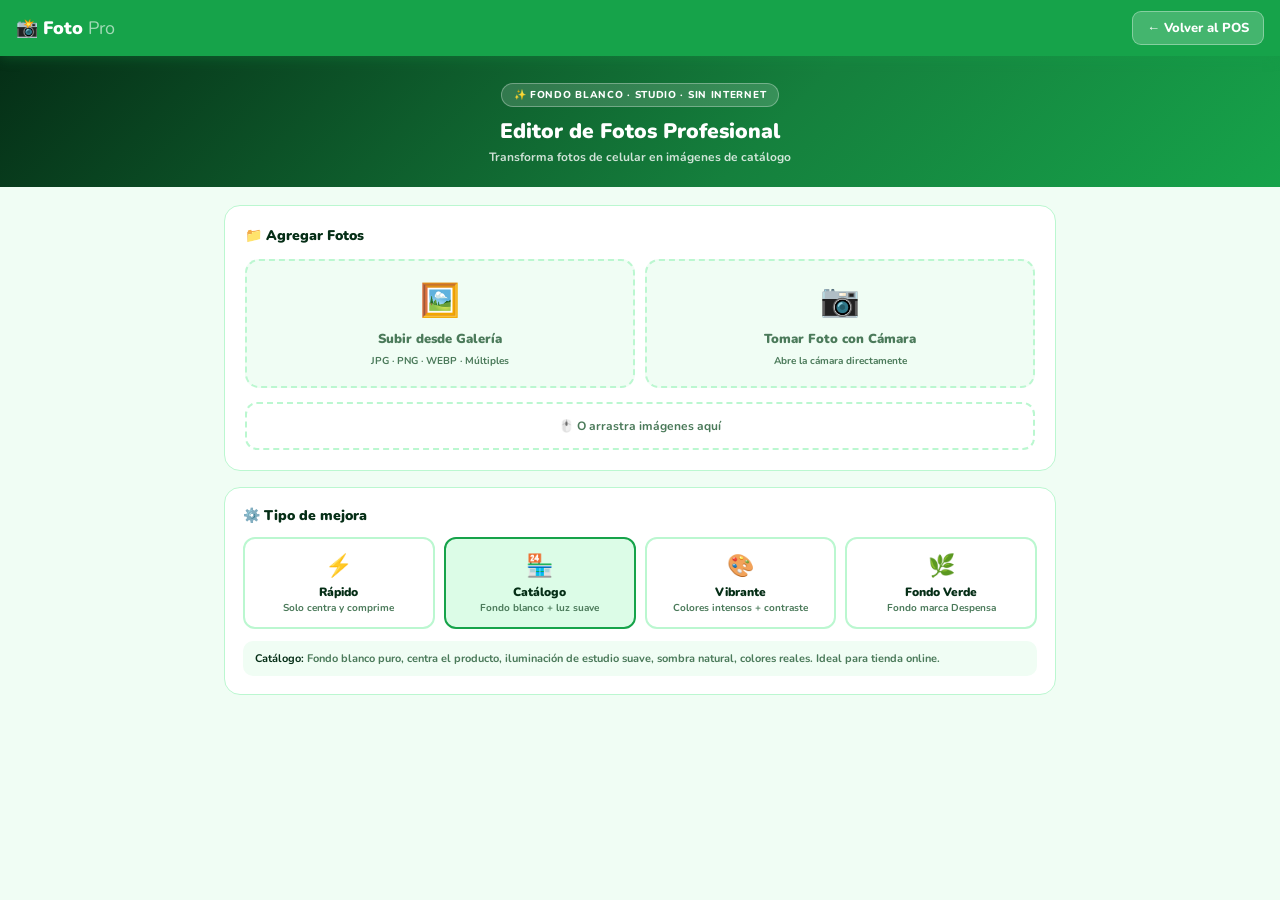
==== commit 702109ff: "Add files via upload" ====
--- a/foto-pro.html
+++ b/foto-pro.html
@@ -7,66 +7,73 @@
   <title>Foto Pro — Despensa Económica</title>
   <link href="https://fonts.googleapis.com/css2?family=Nunito:wght@400;700;800;900&family=Space+Mono:wght@700&display=swap" rel="stylesheet"/>
   <style>
-    :root{--g:#16a34a;--gd:#15803d;--gl:#dcfce7;--gm:#bbf7d0;--bd:#bbf7d0;--bg:#f0fdf4;--sf:#fff;--tx:#052e16;--mt:#4b7a5a;--r:16px;--sh:0 2px 12px rgba(22,163,74,.10);--shl:0 8px 32px rgba(22,163,74,.18);}
+    :root{--g:#16a34a;--gd:#15803d;--gl:#dcfce7;--gm:#bbf7d0;--bd:#bbf7d0;--bg:#f0fdf4;--sf:#fff;--tx:#052e16;--mt:#4b7a5a;}
     *,*::before,*::after{box-sizing:border-box;margin:0;padding:0;}
     body{background:var(--bg);font-family:'Nunito',sans-serif;font-weight:700;color:var(--tx);min-height:100vh;}
-    nav{background:var(--g);height:56px;padding:0 18px;display:flex;align-items:center;justify-content:space-between;position:sticky;top:0;z-index:100;box-shadow:0 2px 12px rgba(22,163,74,.3);}
-    .logo{font-size:18px;font-weight:900;color:#fff;}
-    .logo span{color:rgba(255,255,255,.6);font-weight:400;}
+    nav{background:var(--g);height:56px;padding:0 16px;display:flex;align-items:center;justify-content:space-between;position:sticky;top:0;z-index:100;box-shadow:0 2px 12px rgba(22,163,74,.3);}
+    .logo{font-size:18px;font-weight:900;color:#fff;}.logo span{color:rgba(255,255,255,.6);font-weight:400;}
     .nbk{background:rgba(255,255,255,.2);border:1.5px solid rgba(255,255,255,.35);border-radius:9px;color:#fff;padding:7px 14px;font-family:'Nunito',sans-serif;font-weight:800;font-size:13px;cursor:pointer;text-decoration:none;display:flex;align-items:center;gap:6px;}
     .nbk:hover{background:rgba(255,255,255,.3);}
-    .hero{background:linear-gradient(135deg,#052e16 0%,var(--gd) 60%,var(--g) 100%);padding:28px 20px 24px;text-align:center;color:#fff;}
-    .hbadge{display:inline-flex;align-items:center;gap:6px;background:rgba(255,255,255,.15);border:1px solid rgba(255,255,255,.3);border-radius:100px;padding:4px 13px;font-size:11px;font-weight:800;letter-spacing:.7px;text-transform:uppercase;margin-bottom:12px;}
-    .hero h1{font-size:22px;font-weight:900;margin-bottom:5px;}
+    .hero{background:linear-gradient(135deg,#052e16 0%,var(--gd) 60%,var(--g) 100%);padding:26px 20px 22px;text-align:center;color:#fff;}
+    .hb{display:inline-flex;align-items:center;gap:5px;background:rgba(255,255,255,.15);border:1px solid rgba(255,255,255,.3);border-radius:100px;padding:4px 12px;font-size:10px;font-weight:800;letter-spacing:.7px;text-transform:uppercase;margin-bottom:10px;}
+    .hero h1{font-size:21px;font-weight:900;margin-bottom:4px;}
     .hero p{font-size:12px;color:rgba(255,255,255,.8);font-weight:700;}
-    .main{max-width:920px;margin:0 auto;padding:20px 14px 60px;}
-
-    /* INFO BANNER */
-    .infob{background:#fff;border:1.5px solid var(--bd);border-radius:var(--r);padding:16px 18px;margin-bottom:18px;display:flex;gap:12px;align-items:flex-start;}
-    .infob .ic{font-size:24px;flex-shrink:0;}
-    .infob h3{font-size:14px;font-weight:900;margin-bottom:4px;}
-    .infob p{font-size:12px;color:var(--mt);font-weight:700;line-height:1.5;}
-    .steps{display:grid;grid-template-columns:repeat(auto-fit,minmax(140px,1fr));gap:10px;margin-bottom:20px;}
-    .step{background:#fff;border:1.5px solid var(--bd);border-radius:14px;padding:14px 12px;text-align:center;}
-    .step .snum{width:28px;height:28px;border-radius:50%;background:var(--g);color:#fff;font-size:13px;font-weight:900;display:flex;align-items:center;justify-content:center;margin:0 auto 8px;}
-    .step h4{font-size:12px;font-weight:900;margin-bottom:3px;}
-    .step p{font-size:11px;color:var(--mt);font-weight:700;}
-
-    /* UPLOAD */
-    .upzone{border:2.5px dashed var(--bd);border-radius:var(--r);background:#fff;padding:36px 20px;text-align:center;cursor:pointer;transition:all .2s;margin-bottom:18px;position:relative;overflow:hidden;}
-    .upzone:hover,.upzone.drag{border-color:var(--g);background:var(--gl);}
-    .upzone .uic{font-size:44px;margin-bottom:10px;}
-    .upzone h3{font-size:16px;font-weight:900;margin-bottom:5px;}
-    .upzone p{font-size:12px;color:var(--mt);font-weight:700;}
-    .upzone input{position:absolute;inset:0;opacity:0;cursor:pointer;font-size:0;}
-    .bcam{display:inline-flex;align-items:center;gap:6px;background:var(--g);color:#fff;border:none;border-radius:10px;padding:10px 18px;font-family:'Nunito',sans-serif;font-weight:900;font-size:13px;cursor:pointer;margin-top:10px;transition:all .15s;position:relative;z-index:2;}
-    .bcam:hover{background:var(--gd);}
+    .main{max-width:860px;margin:0 auto;padding:18px 14px 60px;}
+
+    /* UPLOAD SECTION */
+    .upload-sec{background:#fff;border:1.5px solid var(--bd);border-radius:16px;padding:20px;margin-bottom:16px;}
+    .upload-sec h3{font-size:14px;font-weight:900;margin-bottom:14px;display:flex;align-items:center;gap:7px;}
+    .upload-btns{display:grid;grid-template-columns:1fr 1fr;gap:10px;margin-bottom:14px;}
+    .ubtn{display:flex;flex-direction:column;align-items:center;justify-content:center;gap:6px;padding:18px 12px;border-radius:14px;border:2.5px dashed var(--bd);background:var(--bg);cursor:pointer;transition:all .2s;font-family:'Nunito',sans-serif;font-weight:900;font-size:13px;color:var(--mt);}
+    .ubtn:hover{border-color:var(--g);background:var(--gl);color:var(--g);}
+    .ubtn .ui{font-size:32px;margin-bottom:2px;}
+    .ubtn.active{border-color:var(--g);background:var(--gl);color:var(--g);}
+    /* drag zone */
+    .dragzone{border:2px dashed var(--bd);border-radius:12px;padding:14px;text-align:center;font-size:12px;color:var(--mt);font-weight:700;transition:all .2s;}
+    .dragzone.drag{border-color:var(--g);background:var(--gl);}
+    /* Hidden file inputs */
+    input[type=file]{display:none;}
+
+    /* QUALITY SETTINGS */
+    .qset{background:#fff;border:1.5px solid var(--bd);border-radius:16px;padding:18px;margin-bottom:16px;}
+    .qset h3{font-size:14px;font-weight:900;margin-bottom:12px;display:flex;align-items:center;gap:7px;}
+    .qopts{display:grid;grid-template-columns:repeat(2,1fr);gap:9px;}
+    @media(min-width:500px){.qopts{grid-template-columns:repeat(4,1fr);}}
+    .qo{border:2px solid var(--bd);border-radius:12px;padding:12px 8px;text-align:center;cursor:pointer;transition:all .15s;background:#fff;}
+    .qo:hover{border-color:var(--g);background:var(--gl);}
+    .qo.on{border-color:var(--g);background:var(--gl);}
+    .qo .qi{font-size:22px;margin-bottom:3px;}
+    .qo .qn{font-size:12px;font-weight:900;}
+    .qo .qd{font-size:10px;color:var(--mt);font-weight:700;margin-top:2px;line-height:1.3;}
+    /* Quality preview strip */
+    .qprev{margin-top:12px;background:var(--bg);border-radius:10px;padding:10px 12px;font-size:11px;font-weight:700;color:var(--mt);}
+    .qprev b{color:var(--tx);}
 
     /* QUEUE */
-    #qs{display:none;margin-bottom:18px;}
+    #qs{display:none;margin-bottom:16px;}
     .stitle{font-size:14px;font-weight:900;margin-bottom:10px;display:flex;align-items:center;gap:8px;}
-    .qg{display:grid;grid-template-columns:repeat(auto-fill,minmax(120px,1fr));gap:9px;}
+    .qg{display:grid;grid-template-columns:repeat(auto-fill,minmax(110px,1fr));gap:8px;}
     .qt{background:#fff;border:1.5px solid var(--bd);border-radius:12px;overflow:hidden;position:relative;}
     .qt img{width:100%;aspect-ratio:1;object-fit:cover;display:block;}
     .qlbl{padding:5px 7px;font-size:10px;font-weight:800;color:var(--mt);white-space:nowrap;overflow:hidden;text-overflow:ellipsis;}
-    .qstat{position:absolute;bottom:0;left:0;right:0;padding:3px 7px;font-size:9px;font-weight:800;text-align:center;}
+    .qstat{position:absolute;bottom:0;left:0;right:0;padding:3px 6px;font-size:9px;font-weight:800;text-align:center;}
     .qstat.p{background:rgba(217,119,6,.9);color:#fff;}
     .qstat.r{background:rgba(22,163,74,.9);color:#fff;animation:blink 1s infinite;}
     .qstat.d{background:rgba(22,163,74,.9);color:#fff;}
     .qstat.e{background:rgba(220,38,38,.9);color:#fff;}
-    @keyframes blink{0%,100%{opacity:1;}50%{opacity:.6;}}
+    @keyframes blink{0%,100%{opacity:1;}50%{opacity:.5;}}
     .qrm{position:absolute;top:4px;right:4px;background:rgba(220,38,38,.85);color:#fff;border:none;width:20px;height:20px;border-radius:50%;font-size:10px;cursor:pointer;display:flex;align-items:center;justify-content:center;}
 
     /* PROCESS BAR */
-    .pbar{background:#fff;border:1.5px solid var(--bd);border-radius:var(--r);padding:16px 18px;display:flex;align-items:center;gap:14px;flex-wrap:wrap;margin-bottom:22px;}
-    .pbar .inf{flex:1;min-width:160px;}
+    .pbar{background:#fff;border:1.5px solid var(--bd);border-radius:16px;padding:16px 18px;display:flex;align-items:center;gap:12px;flex-wrap:wrap;margin-bottom:22px;}
+    .pbar .inf{flex:1;min-width:150px;}
     .pbar .inf h4{font-size:14px;font-weight:900;}
     .pbar .inf p{font-size:11px;color:var(--mt);font-weight:700;margin-top:2px;}
     .progw{margin-top:7px;}
     .prog{height:5px;background:var(--bd);border-radius:3px;overflow:hidden;}
     .progf{height:100%;background:linear-gradient(90deg,var(--g),#4ade80);border-radius:3px;transition:width .3s;}
     .progl{font-size:10px;color:var(--mt);font-weight:700;margin-top:4px;}
-    .bproc{background:linear-gradient(135deg,var(--g),var(--gd));color:#fff;border:none;border-radius:11px;padding:12px 24px;font-family:'Nunito',sans-serif;font-weight:900;font-size:14px;cursor:pointer;transition:all .15s;box-shadow:0 4px 14px rgba(22,163,74,.3);display:flex;align-items:center;gap:7px;}
+    .bproc{background:linear-gradient(135deg,var(--g),var(--gd));color:#fff;border:none;border-radius:11px;padding:12px 22px;font-family:'Nunito',sans-serif;font-weight:900;font-size:14px;cursor:pointer;transition:all .15s;box-shadow:0 4px 14px rgba(22,163,74,.3);display:flex;align-items:center;gap:7px;}
     .bproc:hover{filter:brightness(1.07);}
     .bproc:disabled{background:#ccc;box-shadow:none;cursor:not-allowed;}
     .bclr{background:none;border:1.5px solid var(--bd);border-radius:10px;padding:10px 14px;color:var(--mt);font-family:'Nunito',sans-serif;font-weight:800;font-size:12px;cursor:pointer;transition:all .15s;}
@@ -74,42 +81,28 @@
 
     /* RESULTS */
     #rs{display:none;}
-    .rg{display:grid;grid-template-columns:repeat(auto-fill,minmax(270px,1fr));gap:18px;}
-    @media(max-width:580px){.rg{grid-template-columns:1fr;}}
-    .rc{background:#fff;border:1.5px solid var(--bd);border-radius:var(--r);overflow:hidden;box-shadow:var(--sh);transition:box-shadow .15s;}
-    .rc:hover{box-shadow:var(--shl);}
+    .rg{display:grid;grid-template-columns:repeat(auto-fill,minmax(260px,1fr));gap:18px;}
+    @media(max-width:560px){.rg{grid-template-columns:1fr;}}
+    .rc{background:#fff;border:1.5px solid var(--bd);border-radius:16px;overflow:hidden;box-shadow:0 2px 12px rgba(22,163,74,.10);transition:box-shadow .15s;}
+    .rc:hover{box-shadow:0 8px 32px rgba(22,163,74,.18);}
     .rch{padding:11px 13px 7px;display:flex;align-items:center;justify-content:space-between;}
     .rcname{font-size:13px;font-weight:900;flex:1;min-width:0;overflow:hidden;text-overflow:ellipsis;white-space:nowrap;}
     .rcbadge{font-size:10px;font-weight:800;background:var(--gl);color:var(--gd);border-radius:100px;padding:2px 8px;flex-shrink:0;}
+    /* compare */
     .cmpw{display:grid;grid-template-columns:1fr 1fr;border-top:1.5px solid var(--bd);border-bottom:1.5px solid var(--bd);position:relative;}
     .cms{position:relative;}
-    .cms img{width:100%;aspect-ratio:1;object-fit:contain;display:block;background:#f8f8f8;}
+    .cms img{width:100%;aspect-ratio:1;object-fit:contain;display:block;background:#f5f5f5;}
     .cms.after img{background:#fff;}
-    .cml{position:absolute;top:5px;left:5px;background:rgba(0,0,0,.6);color:#fff;font-size:9px;font-weight:800;border-radius:4px;padding:2px 6px;letter-spacing:.5px;text-transform:uppercase;}
-    .cdiv{position:absolute;top:0;bottom:0;left:50%;width:2px;background:var(--g);pointer-events:none;z-index:2;}
+    .cml{position:absolute;top:5px;left:5px;background:rgba(0,0,0,.6);color:#fff;font-size:9px;font-weight:800;border-radius:4px;padding:2px 6px;text-transform:uppercase;}
+    .cdiv{position:absolute;top:0;bottom:0;left:50%;width:2px;background:var(--g);z-index:2;}
     .cico{position:absolute;top:50%;left:50%;transform:translate(-50%,-50%);background:var(--g);color:#fff;width:26px;height:26px;border-radius:50%;display:flex;align-items:center;justify-content:center;font-size:12px;z-index:3;box-shadow:0 2px 8px rgba(22,163,74,.4);}
     .rca{padding:11px 13px;display:flex;gap:7px;}
-    .bdl{flex:1;background:var(--g);color:#fff;border:none;border-radius:9px;padding:9px 10px;font-family:'Nunito',sans-serif;font-weight:900;font-size:12px;cursor:pointer;transition:all .15s;display:flex;align-items:center;justify-content:center;gap:4px;}
+    .bdl{flex:1;background:var(--g);color:#fff;border:none;border-radius:9px;padding:9px;font-family:'Nunito',sans-serif;font-weight:900;font-size:12px;cursor:pointer;transition:background .15s;display:flex;align-items:center;justify-content:center;gap:4px;}
     .bdl:hover{background:var(--gd);}
-    .bpos{flex:1;background:var(--gl);color:var(--gd);border:1.5px solid var(--bd);border-radius:9px;padding:9px 10px;font-family:'Nunito',sans-serif;font-weight:900;font-size:12px;cursor:pointer;transition:all .15s;display:flex;align-items:center;justify-content:center;gap:4px;}
+    .bpos{flex:1;background:var(--gl);color:var(--gd);border:1.5px solid var(--bd);border-radius:9px;padding:9px;font-family:'Nunito',sans-serif;font-weight:900;font-size:12px;cursor:pointer;transition:background .15s;display:flex;align-items:center;justify-content:center;gap:4px;}
     .bpos:hover{background:var(--gm);}
-    .sbann{background:var(--gl);border-radius:0 0 12px 12px;padding:8px 13px;font-size:11px;font-weight:800;color:var(--gd);display:none;align-items:center;gap:6px;}
+    .sbann{background:var(--gl);padding:8px 13px;font-size:11px;font-weight:800;color:var(--gd);display:none;align-items:center;gap:6px;}
     .sbann.show{display:flex;}
-
-    /* QUALITY SETTINGS */
-    .settings{background:#fff;border:1.5px solid var(--bd);border-radius:var(--r);padding:16px 18px;margin-bottom:18px;}
-    .stog{display:flex;align-items:center;justify-content:space-between;cursor:pointer;}
-    .stog h3{font-size:13px;font-weight:900;display:flex;align-items:center;gap:7px;}
-    .sbody{display:none;margin-top:14px;display:grid;grid-template-columns:repeat(auto-fit,minmax(130px,1fr));gap:10px;}
-    .sopt{border:2px solid var(--bd);border-radius:11px;padding:12px 10px;text-align:center;cursor:pointer;transition:all .15s;}
-    .sopt:hover{border-color:var(--g);}
-    .sopt.on{border-color:var(--g);background:var(--gl);}
-    .sopt .sic{font-size:22px;margin-bottom:4px;}
-    .sopt .sn{font-size:12px;font-weight:900;}
-    .sopt .sd{font-size:10px;color:var(--mt);font-weight:700;margin-top:2px;}
-
-    .spin{width:32px;height:32px;border:4px solid var(--bd);border-top-color:var(--g);border-radius:50%;animation:sp .7s linear infinite;display:inline-block;}
-    @keyframes sp{to{transform:rotate(360deg);}}
 
     .toast{position:fixed;bottom:22px;left:50%;transform:translateX(-50%) translateY(80px);background:var(--tx);color:#fff;padding:10px 20px;border-radius:100px;font-size:13px;font-weight:800;z-index:900;transition:transform .3s cubic-bezier(.22,1,.36,1);white-space:nowrap;pointer-events:none;}
     .toast.show{transform:translateX(-50%) translateY(0);}
@@ -124,40 +117,65 @@
 </nav>
 
 <div class="hero">
-  <div class="hbadge">✨ Fondo Blanco · Calidad Catálogo · Sin conexión</div>
+  <div class="hb">✨ Fondo Blanco · Studio · Sin Internet</div>
   <h1>Editor de Fotos Profesional</h1>
-  <p>Convierte tus fotos de celular en imágenes de supermercado — funciona sin internet</p>
+  <p>Transforma fotos de celular en imágenes de catálogo</p>
 </div>
 
+<!-- Hidden file inputs (separated from buttons to avoid camera conflict) -->
+<input type="file" id="fi-gallery" accept="image/*" multiple onchange="onFiles(event,'gallery')"/>
+<input type="file" id="fi-camera"  accept="image/*" capture="environment" onchange="onFiles(event,'camera')"/>
+
 <div class="main">
 
-  <!-- HOW IT WORKS -->
-  <div class="steps">
-    <div class="step"><div class="snum">1</div><h4>Sube la foto</h4><p>Desde galería o cámara</p></div>
-    <div class="step"><div class="snum">2</div><h4>Elige calidad</h4><p>Estándar o máxima</p></div>
-    <div class="step"><div class="snum">3</div><h4>Procesar</h4><p>Fondo blanco + mejoras</p></div>
-    <div class="step"><div class="snum">4</div><h4>Usar en POS</h4><p>Se guarda al inventario</p></div>
+  <!-- UPLOAD SECTION -->
+  <div class="upload-sec">
+    <h3>📁 Agregar Fotos</h3>
+    <div class="upload-btns">
+      <button class="ubtn" onclick="document.getElementById('fi-gallery').click()">
+        <div class="ui">🖼️</div>
+        Subir desde Galería
+        <div style="font-size:10px;color:var(--mt);font-weight:700;">JPG · PNG · WEBP · Múltiples</div>
+      </button>
+      <button class="ubtn" onclick="document.getElementById('fi-camera').click()">
+        <div class="ui">📷</div>
+        Tomar Foto con Cámara
+        <div style="font-size:10px;color:var(--mt);font-weight:700;">Abre la cámara directamente</div>
+      </button>
+    </div>
+    <div class="dragzone" id="dz" ondrop="onDrop(event)" ondragover="onDrag(event)" ondragleave="onDL()">
+      🖱️ O arrastra imágenes aquí
+    </div>
   </div>
 
   <!-- QUALITY SETTINGS -->
-  <div class="settings">
-    <div style="font-size:13px;font-weight:900;margin-bottom:12px;">⚙️ Configuración de mejora</div>
-    <div style="display:grid;grid-template-columns:repeat(auto-fit,minmax(130px,1fr));gap:10px;">
-      <div class="sopt on" id="opt-std" onclick="selOpt('std')"><div class="sic">⚡</div><div class="sn">Estándar</div><div class="sd">Rápido · 600px</div></div>
-      <div class="sopt" id="opt-hd" onclick="selOpt('hd')"><div class="sic">🌟</div><div class="sn">Alta Calidad</div><div class="sd">Lento · 900px</div></div>
-      <div class="sopt" id="opt-max" onclick="selOpt('max')"><div class="sic">💎</div><div class="sn">Máxima</div><div class="sd">Muy lento · 1200px</div></div>
-      <div class="sopt" id="opt-bg" onclick="selOpt('bg')"><div class="sic">🟦</div><div class="sn">Fondo Color</div><div class="sd">Verde claro</div></div>
-    </div>
-  </div>
-
-  <!-- UPLOAD -->
-  <div class="upzone" id="uz" ondrop="onDrop(event)" ondragover="onDrag(event)" ondragleave="onDL()">
-    <input type="file" id="fi" accept="image/*" multiple onchange="onFiles(event)"/>
-    <div class="uic">📷</div>
-    <h3>Arrastra tus fotos aquí</h3>
-    <p>O haz clic para seleccionar · JPG PNG WEBP</p>
-    <button class="bcam" onclick="openCam(event)">📱 Tomar Foto con Cámara</button>
-    <input type="file" id="ci" accept="image/*" capture="environment" style="display:none" onchange="onFiles(event)"/>
+  <div class="qset">
+    <h3>⚙️ Tipo de mejora</h3>
+    <div class="qopts">
+      <div class="qo" id="opt-rapido" onclick="selQ('rapido')">
+        <div class="qi">⚡</div>
+        <div class="qn">Rápido</div>
+        <div class="qd">Solo centra y comprime</div>
+      </div>
+      <div class="qo on" id="opt-catalogo" onclick="selQ('catalogo')">
+        <div class="qi">🏪</div>
+        <div class="qn">Catálogo</div>
+        <div class="qd">Fondo blanco + luz suave</div>
+      </div>
+      <div class="qo" id="opt-vibrante" onclick="selQ('vibrante')">
+        <div class="qi">🎨</div>
+        <div class="qn">Vibrante</div>
+        <div class="qd">Colores intensos + contraste</div>
+      </div>
+      <div class="qo" id="opt-verde" onclick="selQ('verde')">
+        <div class="qi">🌿</div>
+        <div class="qn">Fondo Verde</div>
+        <div class="qd">Fondo marca Despensa</div>
+      </div>
+    </div>
+    <div class="qprev" id="qprev">
+      <b>Catálogo:</b> Fondo blanco puro, centra el producto, iluminación de estudio suave, sombra natural, colores reales. Ideal para tienda online.
+    </div>
   </div>
 
   <!-- QUEUE -->
@@ -165,8 +183,13 @@
     <div class="stitle">🖼️ Fotos en cola <span id="qc" style="background:var(--gl);color:var(--gd);border-radius:100px;padding:2px 9px;font-size:11px;"></span></div>
     <div class="qg" id="qg"></div>
     <div class="pbar" style="margin-top:14px;">
-      <div class="inf"><h4 id="ph">Listo para procesar</h4><p id="ps">Elige calidad arriba y procesa tus fotos</p>
-        <div class="progw" id="pw" style="display:none;"><div class="prog"><div class="progf" id="pf" style="width:0%"></div></div><div class="progl" id="pl"></div></div>
+      <div class="inf">
+        <h4 id="ph">Listo para mejorar</h4>
+        <p id="ps">Elige el tipo de mejora y presiona el botón</p>
+        <div class="progw" id="pw" style="display:none;">
+          <div class="prog"><div class="progf" id="pf" style="width:0%"></div></div>
+          <div class="progl" id="pl"></div>
+        </div>
       </div>
       <button class="bclr" onclick="clearQ()" id="bclr">🗑 Limpiar</button>
       <button class="bproc" onclick="procAll()" id="bproc">✨ Mejorar Fotos</button>
@@ -175,209 +198,269 @@
 
   <!-- RESULTS -->
   <div id="rs">
-    <div class="stitle" style="margin-bottom:14px;">✅ Fotos Mejoradas <span id="rc" style="background:var(--gl);color:var(--gd);border-radius:100px;padding:2px 9px;font-size:11px;"></span></div>
+    <div class="stitle" style="margin-bottom:14px;">
+      ✅ Fotos Mejoradas
+      <span id="rc" style="background:var(--gl);color:var(--gd);border-radius:100px;padding:2px 9px;font-size:11px;"></span>
+    </div>
     <div class="rg" id="rg"></div>
     <div style="margin-top:14px;text-align:center;">
       <button class="bclr" onclick="clearRes()" style="padding:11px 22px;">🗑 Limpiar resultados</button>
     </div>
   </div>
+
 </div>
-
 <div class="toast" id="toast"></div>
 
 <script>
-// ─── Quality settings ──────────────────────────────────
-const QUALITY={
-  std: {size:600,contrast:1.08,brightness:6,shadow:22,shadowY:12,sharpen:true,bgColor:'#FFFFFF',label:'Estándar'},
-  hd:  {size:900,contrast:1.10,brightness:5,shadow:30,shadowY:16,sharpen:true,bgColor:'#FFFFFF',label:'Alta Calidad'},
-  max: {size:1200,contrast:1.12,brightness:4,shadow:36,shadowY:20,sharpen:true,bgColor:'#FFFFFF',label:'Máxima'},
-  bg:  {size:800,contrast:1.08,brightness:5,shadow:24,shadowY:13,sharpen:true,bgColor:'#e8f5e9',label:'Fondo Verde'},
+// ─── Quality presets ─────────────────────────────────────────────────────────
+// Each preset defines WHAT the processing does — visibly different results
+const Q = {
+  rapido: {
+    size: 400, bgColor: null, // no bg change
+    contrast: 1.0, brightness: 0, saturation: 1.0,
+    shadow: false, studioLight: false, sharpen: false,
+    desc: 'Solo centra el producto y lo comprime. Sin cambios de color ni fondo.'
+  },
+  catalogo: {
+    size: 600, bgColor: '#FFFFFF',
+    contrast: 1.08, brightness: 5, saturation: 1.08,
+    shadow: true, shadowAlpha: 0.13, shadowBlur: 24, shadowY: 14,
+    studioLight: true, sharpen: false,
+    desc: 'Fondo blanco puro, centra el producto, iluminación de estudio suave, sombra natural, colores reales. Ideal para tienda online.'
+  },
+  vibrante: {
+    size: 600, bgColor: '#FFFFFF',
+    contrast: 1.20, brightness: 8, saturation: 1.35,
+    shadow: true, shadowAlpha: 0.18, shadowBlur: 28, shadowY: 16,
+    studioLight: true, sharpen: true,
+    desc: 'Colores muy intensos, máximo contraste, fondo blanco. Los productos se ven llamativos y brillantes.'
+  },
+  verde: {
+    size: 600, bgColor: '#E8F5E9',
+    contrast: 1.10, brightness: 4, saturation: 1.12,
+    shadow: true, shadowAlpha: 0.12, shadowBlur: 20, shadowY: 12,
+    studioLight: false, sharpen: false,
+    desc: 'Fondo verde claro (color de marca Despensa Económica), centra el producto con sombra suave.'
+  }
 };
-let qualOpt='std';
-function selOpt(o){qualOpt=o;['std','hd','max','bg'].forEach(k=>document.getElementById('opt-'+k).classList.toggle('on',k===o));}
-
-// ─── State ────────────────────────────────────────────
-let queue=[], results=[];
-
-// ─── Drag & Drop ──────────────────────────────────────
-function onDrag(e){e.preventDefault();document.getElementById('uz').classList.add('drag');}
-function onDL(){document.getElementById('uz').classList.remove('drag');}
-function onDrop(e){e.preventDefault();document.getElementById('uz').classList.remove('drag');handleFiles(e.dataTransfer.files);}
-function onFiles(e){handleFiles(e.target.files);e.target.value='';}
-function openCam(e){e.stopPropagation();document.getElementById('ci').click();}
-
-function handleFiles(files){
-  Array.from(files).forEach(f=>{
-    if(!f.type.startsWith('image/'))return;
-    const id='q'+Date.now()+'_'+Math.random().toString(36).slice(2,5);
-    const r=new FileReader();
-    r.onload=e=>{queue.push({id,file:f,name:f.name.replace(/\.[^.]+$/,''),src:e.target.result,status:'p',result:null});renderQ();};
+
+let qualSel = 'catalogo';
+let queue = [], results = [];
+
+function selQ(k) {
+  qualSel = k;
+  Object.keys(Q).forEach(x => document.getElementById('opt-' + x).classList.toggle('on', x === k));
+  document.getElementById('qprev').innerHTML = `<b>${document.querySelector('#opt-'+k+' .qn').textContent}:</b> ${Q[k].desc}`;
+}
+
+// ─── File handling ───────────────────────────────────────────────────────────
+function onDrag(e) { e.preventDefault(); document.getElementById('dz').classList.add('drag'); }
+function onDL()    { document.getElementById('dz').classList.remove('drag'); }
+function onDrop(e) {
+  e.preventDefault(); document.getElementById('dz').classList.remove('drag');
+  handleFiles(e.dataTransfer.files);
+}
+function onFiles(e, src) {
+  handleFiles(e.target.files);
+  e.target.value = '';
+}
+function handleFiles(files) {
+  Array.from(files).forEach(f => {
+    if (!f.type.startsWith('image/')) return;
+    const id = 'q' + Date.now() + '_' + Math.random().toString(36).slice(2,5);
+    const r = new FileReader();
+    r.onload = ev => {
+      queue.push({ id, name: f.name.replace(/\.[^.]+$/, ''), src: ev.target.result, status: 'p', result: null });
+      renderQ();
+    };
     r.readAsDataURL(f);
   });
 }
 
-// ─── Render queue ─────────────────────────────────────
-function renderQ(){
-  const s=document.getElementById('qs'),g=document.getElementById('qg'),c=document.getElementById('qc');
-  if(!queue.length){s.style.display='none';return;}
-  s.style.display='block';
-  c.textContent=queue.length+' foto'+(queue.length!==1?'s':'');
-  const labels={p:'En espera',r:'⚙️ Procesando…',d:'✅ Listo',e:'❌ Error'};
-  g.innerHTML=queue.map(it=>`<div class="qt" id="qt-${it.id}"><img src="${it.src}"><div class="qlbl">${it.name}</div><div class="qstat ${it.status}">${labels[it.status]}</div>${it.status==='p'?`<button class="qrm" onclick="rmQ('${it.id}')">✕</button>`:''}</div>`).join('');
-}
-function rmQ(id){queue=queue.filter(i=>i.id!==id);renderQ();}
-function clearQ(){queue=queue.filter(i=>i.status==='r');renderQ();}
-
-// ─── Process ──────────────────────────────────────────
-let proc=false;
-async function procAll(){
-  if(proc)return;
-  const pend=queue.filter(i=>i.status==='p');
-  if(!pend.length){toast('No hay fotos en espera');return;}
-  proc=true;
-  document.getElementById('bproc').disabled=true;
-  document.getElementById('bclr').disabled=true;
-  document.getElementById('pw').style.display='block';
-  let done=0;
-  for(const it of pend){
-    it.status='r';renderQ();
-    setP(done,pend.length,'Procesando '+it.name+'…');
-    try{
-      const url=await procesarImg(it.src,QUALITY[qualOpt]);
-      it.status='d';it.result=url;results.unshift({...it});
-    }catch(e){it.status='e';it.err=e.message;}
-    done++;renderQ();
+// ─── Queue render ────────────────────────────────────────────────────────────
+function renderQ() {
+  const s = document.getElementById('qs');
+  if (!queue.length) { s.style.display = 'none'; return; }
+  s.style.display = 'block';
+  document.getElementById('qc').textContent = queue.length + (queue.length !== 1 ? ' fotos' : ' foto');
+  const lbl = { p: 'En espera', r: '⚙️ Procesando…', d: '✅ Listo', e: '❌ Error' };
+  document.getElementById('qg').innerHTML = queue.map(it =>
+    `<div class="qt" id="qt-${it.id}">
+      <img src="${it.src}">
+      <div class="qlbl">${it.name}</div>
+      <div class="qstat ${it.status}">${lbl[it.status]}</div>
+      ${it.status === 'p' ? `<button class="qrm" onclick="rmQ('${it.id}')">✕</button>` : ''}
+    </div>`
+  ).join('');
+}
+function rmQ(id) { queue = queue.filter(i => i.id !== id); renderQ(); }
+function clearQ() { queue = queue.filter(i => i.status === 'r'); renderQ(); }
+
+// ─── Process all ────────────────────────────────────────────────────────────
+let proc = false;
+async function procAll() {
+  if (proc) return;
+  const pend = queue.filter(i => i.status === 'p');
+  if (!pend.length) { toast('No hay fotos en espera'); return; }
+  proc = true;
+  document.getElementById('bproc').disabled = true;
+  document.getElementById('bclr').disabled = true;
+  document.getElementById('pw').style.display = 'block';
+  let done = 0;
+  for (const it of pend) {
+    it.status = 'r'; renderQ();
+    setP(done, pend.length, 'Procesando ' + it.name + '…');
+    try {
+      const url = await procesarImg(it.src, Q[qualSel]);
+      it.status = 'd'; it.result = url;
+      results.unshift({ ...it, preset: qualSel });
+    } catch(e) { it.status = 'e'; it.err = e.message; }
+    done++; renderQ();
   }
-  setP(done,pend.length,'✅ '+done+' foto'+(done!==1?'s':'')+' procesada'+(done!==1?'s':''));
-  proc=false;
-  document.getElementById('bproc').disabled=false;
-  document.getElementById('bclr').disabled=false;
-  setTimeout(()=>{queue=queue.filter(i=>i.status!=='d');renderQ();},1000);
+  setP(done, pend.length, '✅ ' + done + (done !== 1 ? ' fotos procesadas' : ' foto procesada'));
+  proc = false;
+  document.getElementById('bproc').disabled = false;
+  document.getElementById('bclr').disabled = false;
+  setTimeout(() => { queue = queue.filter(i => i.status !== 'd'); renderQ(); }, 900);
   renderRes();
-  toast('✅ '+done+' fotos mejoradas',true);
-}
-
-function setP(done,total,lbl){
-  const pct=total>0?Math.round(done/total*100):0;
-  document.getElementById('pf').style.width=pct+'%';
-  document.getElementById('pl').textContent=lbl;
-}
-
-// ─── Core Image Processing ────────────────────────────
-function procesarImg(src,cfg){
-  return new Promise((res,rej)=>{
-    const img=new Image();
-    img.crossOrigin='anonymous';
-    img.onload=()=>{
-      try{
-        const S=cfg.size;
-        const c=document.createElement('canvas');
-        c.width=S;c.height=S;
-        const ctx=c.getContext('2d');
+  toast('✅ ' + done + ' fotos mejoradas', true);
+}
+function setP(done, total, lbl) {
+  document.getElementById('pf').style.width = (total > 0 ? Math.round(done / total * 100) : 0) + '%';
+  document.getElementById('pl').textContent = lbl;
+}
+
+// ─── Core image processing — each preset looks VISIBLY DIFFERENT ─────────────
+function procesarImg(src, cfg) {
+  return new Promise((res, rej) => {
+    const img = new Image();
+    img.crossOrigin = 'anonymous';
+    img.onload = () => {
+      try {
+        const S = cfg.size;
+        const c = document.createElement('canvas');
+        c.width = S; c.height = S;
+        const ctx = c.getContext('2d');
 
         // 1. Background
-        ctx.fillStyle=cfg.bgColor;
-        ctx.fillRect(0,0,S,S);
-
-        // 2. Calculate centered placement with padding
-        const PAD=S*0.07;
-        const mw=S-PAD*2,mh=S-PAD*2;
-        const sw=img.naturalWidth||img.width,sh=img.naturalHeight||img.height;
-        const asp=sw/sh;
-        let dw,dh;
-        if(asp>1){dw=mw;dh=mw/asp;}else{dh=mh;dw=mh*asp;}
-        const dx=(S-dw)/2,dy=(S-dh)/2;
-
-        // 3. Drop shadow pass
-        ctx.save();
-        ctx.shadowColor='rgba(0,0,0,0.13)';
-        ctx.shadowBlur=cfg.shadow;
-        ctx.shadowOffsetX=0;
-        ctx.shadowOffsetY=cfg.shadowY;
-        ctx.drawImage(img,dx,dy,dw,dh);
-        ctx.restore();
-
-        // 4. Product on top (clean)
-        ctx.drawImage(img,dx,dy,dw,dh);
-
-        // 5. Studio light from top-left
-        if(cfg.bgColor==='#FFFFFF'){
-          const lg=ctx.createRadialGradient(S*.15,S*.05,0,S*.15,S*.05,S*.75);
-          lg.addColorStop(0,'rgba(255,255,255,.28)');
-          lg.addColorStop(0.55,'rgba(255,255,255,.0)');
-          ctx.fillStyle=lg;ctx.fillRect(0,0,S,S);
-          // Soft white vignette edge
-          const vg=ctx.createRadialGradient(S/2,S/2,S*.35,S/2,S/2,S*.72);
-          vg.addColorStop(0,'rgba(255,255,255,0)');
-          vg.addColorStop(1,'rgba(255,255,255,.15)');
-          ctx.fillStyle=vg;ctx.fillRect(0,0,S,S);
+        if (cfg.bgColor) {
+          ctx.fillStyle = cfg.bgColor;
+        } else {
+          // No background change — use white
+          ctx.fillStyle = '#FFFFFF';
         }
-
-        // 6. Sharpen & color boost via pixel manipulation
-        if(cfg.sharpen){
-          const id=ctx.getImageData(0,0,S,S);
-          const d=id.data;
-          const con=cfg.contrast,br=cfg.brightness;
-          const sat=1.12; // slight saturation boost
-          for(let i=0;i<d.length;i+=4){
-            // Skip near-white pixels (preserve background)
-            if(d[i]>248&&d[i+1]>248&&d[i+2]>248)continue;
+        ctx.fillRect(0, 0, S, S);
+
+        // 2. Center product with padding
+        const PAD = S * 0.07;
+        const mw = S - PAD * 2, mh = S - PAD * 2;
+        const sw = img.naturalWidth || img.width, sh = img.naturalHeight || img.height;
+        const asp = sw / sh;
+        let dw, dh;
+        if (asp > 1) { dw = mw; dh = mw / asp; }
+        else          { dh = mh; dw = mh * asp; }
+        const dx = (S - dw) / 2, dy = (S - dh) / 2;
+
+        // 3. Drop shadow (only if enabled)
+        if (cfg.shadow) {
+          ctx.save();
+          ctx.shadowColor = `rgba(0,0,0,${cfg.shadowAlpha})`;
+          ctx.shadowBlur = cfg.shadowBlur;
+          ctx.shadowOffsetY = cfg.shadowY;
+          ctx.drawImage(img, dx, dy, dw, dh);
+          ctx.restore();
+        }
+
+        // 4. Product clean
+        ctx.drawImage(img, dx, dy, dw, dh);
+
+        // 5. Studio light overlay (only for catalog/vibrante)
+        if (cfg.studioLight) {
+          const lg = ctx.createRadialGradient(S * 0.15, S * 0.05, 0, S * 0.15, S * 0.05, S * 0.78);
+          lg.addColorStop(0, 'rgba(255,255,255,0.30)');
+          lg.addColorStop(0.5, 'rgba(255,255,255,0.05)');
+          lg.addColorStop(1, 'rgba(255,255,255,0)');
+          ctx.fillStyle = lg; ctx.fillRect(0, 0, S, S);
+          // Soft vignette on edges
+          const vg = ctx.createRadialGradient(S/2, S/2, S*0.32, S/2, S/2, S*0.72);
+          vg.addColorStop(0, 'rgba(255,255,255,0)');
+          vg.addColorStop(1, 'rgba(255,255,255,0.18)');
+          ctx.fillStyle = vg; ctx.fillRect(0, 0, S, S);
+        }
+
+        // 6. Pixel-level color correction (contrast, brightness, saturation)
+        if (cfg.contrast !== 1.0 || cfg.brightness !== 0 || cfg.saturation !== 1.0) {
+          const id = ctx.getImageData(0, 0, S, S);
+          const d = id.data;
+          const con = cfg.contrast, br = cfg.brightness, sat = cfg.saturation;
+          for (let i = 0; i < d.length; i += 4) {
+            // Don't touch near-white background pixels
+            if (cfg.bgColor && d[i] > 248 && d[i+1] > 248 && d[i+2] > 248) continue;
+            let r = d[i], g = d[i+1], b = d[i+2];
             // Contrast + brightness
-            let r=(d[i]-128)*con+128+br;
-            let g=(d[i+1]-128)*con+128+br;
-            let b=(d[i+2]-128)*con+128+br;
-            // Saturation boost
-            const avg=(r+g+b)/3;
-            r=avg+(r-avg)*sat;
-            g=avg+(g-avg)*sat;
-            b=avg+(b-avg)*sat;
-            d[i]=Math.min(255,Math.max(0,r));
-            d[i+1]=Math.min(255,Math.max(0,g));
-            d[i+2]=Math.min(255,Math.max(0,b));
+            r = (r - 128) * con + 128 + br;
+            g = (g - 128) * con + 128 + br;
+            b = (b - 128) * con + 128 + br;
+            // Saturation
+            const avg = (r + g + b) / 3;
+            r = avg + (r - avg) * sat;
+            g = avg + (g - avg) * sat;
+            b = avg + (b - avg) * sat;
+            d[i]   = Math.min(255, Math.max(0, r));
+            d[i+1] = Math.min(255, Math.max(0, g));
+            d[i+2] = Math.min(255, Math.max(0, b));
           }
-          ctx.putImageData(id,0,0);
+          ctx.putImageData(id, 0, 0);
         }
 
-        // 7. Sharpness kernel (unsharp mask simulation)
-        if(cfg.size>=900){
-          const id2=ctx.getImageData(0,0,S,S);
-          const d2=id2.data,w=S;
-          const kernel=[-0,-1,0,-1,5,-1,0,-1,0]; // simple sharpen kernel
-          const tmp=new Uint8ClampedArray(d2);
-          for(let y=1;y<S-1;y++){for(let x=1;x<S-1;x++){
-            const idx=(y*w+x)*4;
-            // Skip near-white
-            if(tmp[idx]>245&&tmp[idx+1]>245&&tmp[idx+2]>245)continue;
-            for(let ch=0;ch<3;ch++){
-              let v=0;
-              for(let ky=-1;ky<=1;ky++){for(let kx=-1;kx<=1;kx++){
-                const si=((y+ky)*w+(x+kx))*4+ch;
-                v+=tmp[si]*kernel[(ky+1)*3+(kx+1)];
-              }}
-              d2[idx+ch]=Math.min(255,Math.max(0,v));
+        // 7. Sharpen kernel (only for vibrante)
+        if (cfg.sharpen) {
+          const id2 = ctx.getImageData(0, 0, S, S);
+          const d2 = id2.data, w = S;
+          const tmp = new Uint8ClampedArray(d2);
+          const kern = [0, -1, 0, -1, 5, -1, 0, -1, 0];
+          for (let y = 1; y < S - 1; y++) {
+            for (let x = 1; x < S - 1; x++) {
+              const idx = (y * w + x) * 4;
+              if (tmp[idx] > 246 && tmp[idx+1] > 246 && tmp[idx+2] > 246) continue;
+              for (let ch = 0; ch < 3; ch++) {
+                let v = 0;
+                for (let ky = -1; ky <= 1; ky++) {
+                  for (let kx = -1; kx <= 1; kx++) {
+                    v += tmp[((y+ky)*w+(x+kx))*4+ch] * kern[(ky+1)*3+(kx+1)];
+                  }
+                }
+                d2[idx+ch] = Math.min(255, Math.max(0, v));
+              }
             }
-          }}
-          ctx.putImageData(id2,0,0);
+          }
+          ctx.putImageData(id2, 0, 0);
         }
 
-        res(c.toDataURL('image/jpeg',0.94));
-      }catch(e){rej(e);}
+        // Output quality: 0.92 for max quality, 0.80 for rapido
+        const jpgQ = cfg.size >= 600 ? 0.92 : 0.80;
+        res(c.toDataURL('image/jpeg', jpgQ));
+      } catch(e) { rej(e); }
     };
-    img.onerror=()=>rej(new Error('No se pudo cargar la imagen'));
-    img.src=src;
+    img.onerror = () => rej(new Error('No se pudo cargar la imagen'));
+    img.src = src;
   });
 }
 
-// ─── Render results ───────────────────────────────────
-function renderRes(){
-  const s=document.getElementById('rs'),g=document.getElementById('rg'),c=document.getElementById('rc');
-  if(!results.length){s.style.display='none';return;}
-  s.style.display='block';
-  c.textContent=results.length+' foto'+(results.length!==1?'s':'');
-  g.innerHTML=results.map((it,i)=>{
-    if(it.err)return`<div style="background:#fff5f5;border:1.5px solid #fecaca;border-radius:var(--r);padding:18px;text-align:center;color:#dc2626;font-size:13px;font-weight:700;"><div style="font-size:28px;margin-bottom:6px;">❌</div><b>${it.name}</b><br><span style="color:#7f1d1d;">${it.err}</span></div>`;
-    return`<div class="rc">
-      <div class="rch"><div class="rcname">${it.name}</div><div class="rcbadge">✅ Pro</div></div>
+// ─── Results ─────────────────────────────────────────────────────────────────
+function renderRes() {
+  const s = document.getElementById('rs');
+  if (!results.length) { s.style.display = 'none'; return; }
+  s.style.display = 'block';
+  document.getElementById('rc').textContent = results.length + (results.length !== 1 ? ' fotos' : ' foto');
+  document.getElementById('rg').innerHTML = results.map((it, i) => {
+    if (it.err) return `<div style="background:#fff5f5;border:1.5px solid #fecaca;border-radius:16px;padding:18px;text-align:center;color:#dc2626;font-size:13px;"><div style="font-size:28px;margin-bottom:5px;">❌</div><b>${it.name}</b><br><span style="color:#7f1d1d;font-size:11px;">${it.err}</span></div>`;
+    const presetName = { rapido:'⚡ Rápido', catalogo:'🏪 Catálogo', vibrante:'🎨 Vibrante', verde:'🌿 Verde' }[it.preset] || '';
+    return `<div class="rc">
+      <div class="rch">
+        <div class="rcname">${it.name}</div>
+        <div class="rcbadge">${presetName}</div>
+      </div>
       <div class="cmpw" style="position:relative;">
         <div class="cms"><img src="${it.src}"><div class="cml">ANTES</div></div>
         <div class="cms after"><img src="${it.result}"><div class="cml">DESPUÉS</div></div>
@@ -387,32 +470,65 @@
         <button class="bdl" onclick="dl(${i})">⬇️ Descargar</button>
         <button class="bpos" onclick="usarPOS(${i})">📦 Usar en POS</button>
       </div>
-      <div class="sbann" id="sb-${i}">✅ ¡Guardada! Ábrela en el inventario del POS.</div>
+      <div class="sbann" id="sb-${i}">✅ ¡Guardada! Vuelve al POS → Inventario → Editar producto.</div>
     </div>`;
   }).join('');
 }
 
-function dl(i){
-  const it=results[i];const a=document.createElement('a');
-  a.href=it.result;a.download=it.name+'_pro.jpg';a.click();
-  toast('⬇️ Descargando…',true);
-}
-
-async function usarPOS(i){
-  const it=results[i];
-  try{
-    const db=await new Promise((res,rej)=>{const r=indexedDB.open('DespensaEconomicaDB',2);r.onsuccess=e=>res(e.target.result);r.onerror=e=>rej(e.target.error);r.onupgradeneeded=e=>{const d=e.target.result;if(!d.objectStoreNames.contains('kv'))d.createObjectStore('kv');};});
-    await new Promise((res,rej)=>{const tx=db.transaction('kv','readwrite');const r=tx.objectStore('kv').put({dataUrl:it.result,name:it.name,ts:Date.now()},'fotopro_pendiente');r.onsuccess=()=>res();r.onerror=()=>rej(r.error);});
-    document.getElementById('sb-'+i).classList.add('show');
-    toast('✅ Guardada — ábrela en Inventario → Editar producto',true);
-  }catch(e){toast('Error: '+e.message);}
-}
-
-function clearRes(){results=[];renderRes();}
-
-// ─── Toast ────────────────────────────────────────────
+function dl(i) {
+  const it = results[i];
+  const a = document.createElement('a');
+  a.href = it.result; a.download = it.name + '_pro.jpg'; a.click();
+  toast('⬇️ Descargando…', true);
+}
+
+async function usarPOS(i) {
+  const it = results[i];
+  try {
+    const db = await new Promise((res, rej) => {
+      const r = indexedDB.open('DespensaEconomicaDB', 2);
+      r.onsuccess = e => res(e.target.result);
+      r.onerror   = e => rej(e.target.error);
+      r.onupgradeneeded = e => { const d = e.target.result; if (!d.objectStoreNames.contains('kv')) d.createObjectStore('kv'); };
+    });
+    // Also compress before saving to POS (max 400px, ~100KB for Supabase)
+    const compressed = await comprimirParaPOS(it.result);
+    await new Promise((res, rej) => {
+      const r = db.transaction('kv','readwrite').objectStore('kv').put({ dataUrl: compressed, name: it.name, ts: Date.now() }, 'fotopro_pendiente');
+      r.onsuccess = () => res(); r.onerror = () => rej(r.error);
+    });
+    document.getElementById('sb-' + i).classList.add('show');
+    toast('✅ Guardada — ábrela en Inventario del POS', true);
+  } catch(e) { toast('Error: ' + e.message); }
+}
+
+function comprimirParaPOS(src) {
+  return new Promise((res) => {
+    const img = new Image();
+    img.onload = () => {
+      const MAX = 400;
+      const c = document.createElement('canvas');
+      let w = img.width, h = img.height;
+      if (w > MAX || h > MAX) { const f = MAX / Math.max(w, h); w = Math.round(w*f); h = Math.round(h*f); }
+      c.width = w; c.height = h;
+      c.getContext('2d').drawImage(img, 0, 0, w, h);
+      let q = 0.82, url = c.toDataURL('image/jpeg', q);
+      while (url.length > 120*1024 && q > 0.25) { q -= 0.08; url = c.toDataURL('image/jpeg', q); }
+      res(url);
+    };
+    img.src = src;
+  });
+}
+
+function clearRes() { results = []; renderRes(); }
+
+// ─── Toast ───────────────────────────────────────────────────────────────────
 let _tt;
-function toast(m,ok=false){const e=document.getElementById('toast');e.textContent=m;e.className='toast show'+(ok?' ok':'');clearTimeout(_tt);_tt=setTimeout(()=>e.className='toast',2800);}
+function toast(m, ok = false) {
+  const e = document.getElementById('toast');
+  e.textContent = m; e.className = 'toast show' + (ok ? ' ok' : '');
+  clearTimeout(_tt); _tt = setTimeout(() => e.className = 'toast', 2800);
+}
 </script>
 </body>
 </html>
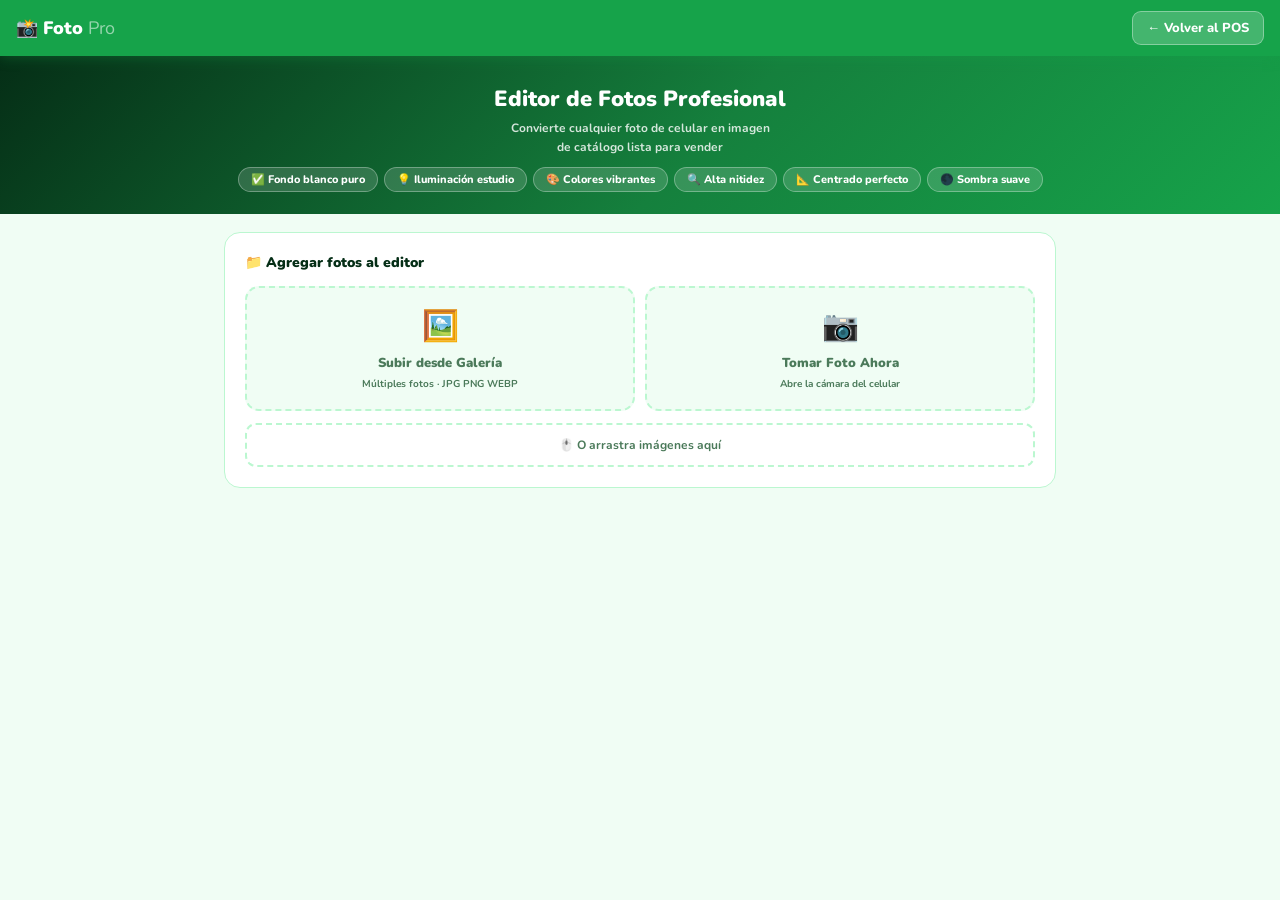
==== commit 49dc2e24: "Add files via upload" ====
--- a/foto-pro.html
+++ b/foto-pro.html
@@ -5,74 +5,60 @@
   <meta name="viewport" content="width=device-width, initial-scale=1.0"/>
   <meta name="theme-color" content="#16a34a"/>
   <title>Foto Pro — Despensa Económica</title>
-  <link href="https://fonts.googleapis.com/css2?family=Nunito:wght@400;700;800;900&family=Space+Mono:wght@700&display=swap" rel="stylesheet"/>
+  <link href="https://fonts.googleapis.com/css2?family=Nunito:wght@400;700;800;900&display=swap" rel="stylesheet"/>
   <style>
-    :root{--g:#16a34a;--gd:#15803d;--gl:#dcfce7;--gm:#bbf7d0;--bd:#bbf7d0;--bg:#f0fdf4;--sf:#fff;--tx:#052e16;--mt:#4b7a5a;}
+    :root{--g:#16a34a;--gd:#15803d;--gl:#dcfce7;--gm:#bbf7d0;--bd:#bbf7d0;--bg:#f0fdf4;--tx:#052e16;--mt:#4b7a5a;}
     *,*::before,*::after{box-sizing:border-box;margin:0;padding:0;}
     body{background:var(--bg);font-family:'Nunito',sans-serif;font-weight:700;color:var(--tx);min-height:100vh;}
     nav{background:var(--g);height:56px;padding:0 16px;display:flex;align-items:center;justify-content:space-between;position:sticky;top:0;z-index:100;box-shadow:0 2px 12px rgba(22,163,74,.3);}
-    .logo{font-size:18px;font-weight:900;color:#fff;}.logo span{color:rgba(255,255,255,.6);font-weight:400;}
+    .logo{font-size:18px;font-weight:900;color:#fff;}
+    .logo span{color:rgba(255,255,255,.55);font-weight:400;}
     .nbk{background:rgba(255,255,255,.2);border:1.5px solid rgba(255,255,255,.35);border-radius:9px;color:#fff;padding:7px 14px;font-family:'Nunito',sans-serif;font-weight:800;font-size:13px;cursor:pointer;text-decoration:none;display:flex;align-items:center;gap:6px;}
     .nbk:hover{background:rgba(255,255,255,.3);}
-    .hero{background:linear-gradient(135deg,#052e16 0%,var(--gd) 60%,var(--g) 100%);padding:26px 20px 22px;text-align:center;color:#fff;}
-    .hb{display:inline-flex;align-items:center;gap:5px;background:rgba(255,255,255,.15);border:1px solid rgba(255,255,255,.3);border-radius:100px;padding:4px 12px;font-size:10px;font-weight:800;letter-spacing:.7px;text-transform:uppercase;margin-bottom:10px;}
-    .hero h1{font-size:21px;font-weight:900;margin-bottom:4px;}
-    .hero p{font-size:12px;color:rgba(255,255,255,.8);font-weight:700;}
+    .hero{background:linear-gradient(135deg,#052e16 0%,var(--gd) 55%,var(--g) 100%);padding:28px 20px 22px;text-align:center;color:#fff;}
+    .hero h1{font-size:22px;font-weight:900;margin-bottom:5px;}
+    .hero p{font-size:12px;color:rgba(255,255,255,.82);font-weight:700;line-height:1.6;}
+    .hero-pills{display:flex;flex-wrap:wrap;gap:6px;justify-content:center;margin-top:10px;}
+    .hpill{background:rgba(255,255,255,.15);border:1px solid rgba(255,255,255,.3);border-radius:100px;padding:4px 12px;font-size:11px;font-weight:800;color:#fff;}
     .main{max-width:860px;margin:0 auto;padding:18px 14px 60px;}
 
-    /* UPLOAD SECTION */
-    .upload-sec{background:#fff;border:1.5px solid var(--bd);border-radius:16px;padding:20px;margin-bottom:16px;}
-    .upload-sec h3{font-size:14px;font-weight:900;margin-bottom:14px;display:flex;align-items:center;gap:7px;}
-    .upload-btns{display:grid;grid-template-columns:1fr 1fr;gap:10px;margin-bottom:14px;}
-    .ubtn{display:flex;flex-direction:column;align-items:center;justify-content:center;gap:6px;padding:18px 12px;border-radius:14px;border:2.5px dashed var(--bd);background:var(--bg);cursor:pointer;transition:all .2s;font-family:'Nunito',sans-serif;font-weight:900;font-size:13px;color:var(--mt);}
+    /* UPLOAD */
+    .upcard{background:#fff;border:1.5px solid var(--bd);border-radius:16px;padding:20px;margin-bottom:16px;}
+    .upcard h3{font-size:14px;font-weight:900;margin-bottom:14px;display:flex;align-items:center;gap:7px;}
+    .upbtns{display:grid;grid-template-columns:1fr 1fr;gap:10px;margin-bottom:12px;}
+    .ubtn{display:flex;flex-direction:column;align-items:center;justify-content:center;gap:5px;padding:18px 10px;border-radius:14px;border:2.5px dashed var(--bd);background:var(--bg);cursor:pointer;transition:all .18s;font-family:'Nunito',sans-serif;font-weight:900;font-size:13px;color:var(--mt);text-align:center;border:none;}
+    .ubtn{border:2.5px dashed var(--bd);}
     .ubtn:hover{border-color:var(--g);background:var(--gl);color:var(--g);}
-    .ubtn .ui{font-size:32px;margin-bottom:2px;}
-    .ubtn.active{border-color:var(--g);background:var(--gl);color:var(--g);}
-    /* drag zone */
-    .dragzone{border:2px dashed var(--bd);border-radius:12px;padding:14px;text-align:center;font-size:12px;color:var(--mt);font-weight:700;transition:all .2s;}
-    .dragzone.drag{border-color:var(--g);background:var(--gl);}
-    /* Hidden file inputs */
+    .ubtn .ui{font-size:30px;margin-bottom:2px;}
+    .ubtn small{font-size:10px;color:var(--mt);font-weight:700;}
+    .dragz{border:2px dashed var(--bd);border-radius:11px;padding:12px;text-align:center;font-size:12px;color:var(--mt);font-weight:700;transition:all .18s;}
+    .dragz.drag{border-color:var(--g);background:var(--gl);}
     input[type=file]{display:none;}
 
-    /* QUALITY SETTINGS */
-    .qset{background:#fff;border:1.5px solid var(--bd);border-radius:16px;padding:18px;margin-bottom:16px;}
-    .qset h3{font-size:14px;font-weight:900;margin-bottom:12px;display:flex;align-items:center;gap:7px;}
-    .qopts{display:grid;grid-template-columns:repeat(2,1fr);gap:9px;}
-    @media(min-width:500px){.qopts{grid-template-columns:repeat(4,1fr);}}
-    .qo{border:2px solid var(--bd);border-radius:12px;padding:12px 8px;text-align:center;cursor:pointer;transition:all .15s;background:#fff;}
-    .qo:hover{border-color:var(--g);background:var(--gl);}
-    .qo.on{border-color:var(--g);background:var(--gl);}
-    .qo .qi{font-size:22px;margin-bottom:3px;}
-    .qo .qn{font-size:12px;font-weight:900;}
-    .qo .qd{font-size:10px;color:var(--mt);font-weight:700;margin-top:2px;line-height:1.3;}
-    /* Quality preview strip */
-    .qprev{margin-top:12px;background:var(--bg);border-radius:10px;padding:10px 12px;font-size:11px;font-weight:700;color:var(--mt);}
-    .qprev b{color:var(--tx);}
-
     /* QUEUE */
-    #qs{display:none;margin-bottom:16px;}
+    #qsec{display:none;margin-bottom:16px;}
     .stitle{font-size:14px;font-weight:900;margin-bottom:10px;display:flex;align-items:center;gap:8px;}
-    .qg{display:grid;grid-template-columns:repeat(auto-fill,minmax(110px,1fr));gap:8px;}
-    .qt{background:#fff;border:1.5px solid var(--bd);border-radius:12px;overflow:hidden;position:relative;}
-    .qt img{width:100%;aspect-ratio:1;object-fit:cover;display:block;}
+    .qgrid{display:grid;grid-template-columns:repeat(auto-fill,minmax(110px,1fr));gap:8px;}
+    .qthumb{background:#fff;border:1.5px solid var(--bd);border-radius:12px;overflow:hidden;position:relative;}
+    .qthumb img{width:100%;aspect-ratio:1;object-fit:cover;display:block;}
     .qlbl{padding:5px 7px;font-size:10px;font-weight:800;color:var(--mt);white-space:nowrap;overflow:hidden;text-overflow:ellipsis;}
-    .qstat{position:absolute;bottom:0;left:0;right:0;padding:3px 6px;font-size:9px;font-weight:800;text-align:center;}
-    .qstat.p{background:rgba(217,119,6,.9);color:#fff;}
-    .qstat.r{background:rgba(22,163,74,.9);color:#fff;animation:blink 1s infinite;}
-    .qstat.d{background:rgba(22,163,74,.9);color:#fff;}
-    .qstat.e{background:rgba(220,38,38,.9);color:#fff;}
-    @keyframes blink{0%,100%{opacity:1;}50%{opacity:.5;}}
+    .qst{position:absolute;bottom:0;left:0;right:0;padding:3px 6px;font-size:9px;font-weight:800;text-align:center;}
+    .qst.p{background:rgba(217,119,6,.9);color:#fff;}
+    .qst.r{background:rgba(22,163,74,.9);color:#fff;animation:bl 1s infinite;}
+    .qst.d{background:rgba(22,163,74,.9);color:#fff;}
+    .qst.e{background:rgba(220,38,38,.9);color:#fff;}
+    @keyframes bl{0%,100%{opacity:1;}50%{opacity:.45;}}
     .qrm{position:absolute;top:4px;right:4px;background:rgba(220,38,38,.85);color:#fff;border:none;width:20px;height:20px;border-radius:50%;font-size:10px;cursor:pointer;display:flex;align-items:center;justify-content:center;}
 
     /* PROCESS BAR */
-    .pbar{background:#fff;border:1.5px solid var(--bd);border-radius:16px;padding:16px 18px;display:flex;align-items:center;gap:12px;flex-wrap:wrap;margin-bottom:22px;}
-    .pbar .inf{flex:1;min-width:150px;}
-    .pbar .inf h4{font-size:14px;font-weight:900;}
-    .pbar .inf p{font-size:11px;color:var(--mt);font-weight:700;margin-top:2px;}
-    .progw{margin-top:7px;}
+    .pbar{background:#fff;border:1.5px solid var(--bd);border-radius:16px;padding:16px 18px;display:flex;align-items:center;gap:12px;flex-wrap:wrap;margin-bottom:20px;}
+    .pbar-info{flex:1;min-width:140px;}
+    .pbar-info h4{font-size:14px;font-weight:900;}
+    .pbar-info p{font-size:11px;color:var(--mt);font-weight:700;margin-top:2px;}
+    .prog-wrap{margin-top:7px;display:none;}
     .prog{height:5px;background:var(--bd);border-radius:3px;overflow:hidden;}
-    .progf{height:100%;background:linear-gradient(90deg,var(--g),#4ade80);border-radius:3px;transition:width .3s;}
-    .progl{font-size:10px;color:var(--mt);font-weight:700;margin-top:4px;}
+    .prog-f{height:100%;background:linear-gradient(90deg,var(--g),#4ade80);border-radius:3px;transition:width .3s;}
+    .prog-lbl{font-size:10px;color:var(--mt);font-weight:700;margin-top:4px;}
     .bproc{background:linear-gradient(135deg,var(--g),var(--gd));color:#fff;border:none;border-radius:11px;padding:12px 22px;font-family:'Nunito',sans-serif;font-weight:900;font-size:14px;cursor:pointer;transition:all .15s;box-shadow:0 4px 14px rgba(22,163,74,.3);display:flex;align-items:center;gap:7px;}
     .bproc:hover{filter:brightness(1.07);}
     .bproc:disabled{background:#ccc;box-shadow:none;cursor:not-allowed;}
@@ -80,20 +66,20 @@
     .bclr:hover{border-color:#dc2626;color:#dc2626;}
 
     /* RESULTS */
-    #rs{display:none;}
-    .rg{display:grid;grid-template-columns:repeat(auto-fill,minmax(260px,1fr));gap:18px;}
+    #rssec{display:none;}
+    .rg{display:grid;grid-template-columns:repeat(auto-fill,minmax(270px,1fr));gap:18px;}
     @media(max-width:560px){.rg{grid-template-columns:1fr;}}
     .rc{background:#fff;border:1.5px solid var(--bd);border-radius:16px;overflow:hidden;box-shadow:0 2px 12px rgba(22,163,74,.10);transition:box-shadow .15s;}
-    .rc:hover{box-shadow:0 8px 32px rgba(22,163,74,.18);}
+    .rc:hover{box-shadow:0 8px 28px rgba(22,163,74,.18);}
     .rch{padding:11px 13px 7px;display:flex;align-items:center;justify-content:space-between;}
-    .rcname{font-size:13px;font-weight:900;flex:1;min-width:0;overflow:hidden;text-overflow:ellipsis;white-space:nowrap;}
+    .rcname{font-size:13px;font-weight:900;flex:1;overflow:hidden;text-overflow:ellipsis;white-space:nowrap;}
     .rcbadge{font-size:10px;font-weight:800;background:var(--gl);color:var(--gd);border-radius:100px;padding:2px 8px;flex-shrink:0;}
-    /* compare */
-    .cmpw{display:grid;grid-template-columns:1fr 1fr;border-top:1.5px solid var(--bd);border-bottom:1.5px solid var(--bd);position:relative;}
-    .cms{position:relative;}
-    .cms img{width:100%;aspect-ratio:1;object-fit:contain;display:block;background:#f5f5f5;}
-    .cms.after img{background:#fff;}
-    .cml{position:absolute;top:5px;left:5px;background:rgba(0,0,0,.6);color:#fff;font-size:9px;font-weight:800;border-radius:4px;padding:2px 6px;text-transform:uppercase;}
+    .cmp{display:grid;grid-template-columns:1fr 1fr;border-top:1.5px solid var(--bd);border-bottom:1.5px solid var(--bd);position:relative;}
+    .cside{position:relative;}
+    .cside img{width:100%;aspect-ratio:1;object-fit:contain;display:block;}
+    .cside.before img{background:#ccc;}
+    .cside.after img{background:#fff;}
+    .clbl{position:absolute;top:5px;left:5px;background:rgba(0,0,0,.65);color:#fff;font-size:9px;font-weight:800;border-radius:4px;padding:2px 6px;text-transform:uppercase;}
     .cdiv{position:absolute;top:0;bottom:0;left:50%;width:2px;background:var(--g);z-index:2;}
     .cico{position:absolute;top:50%;left:50%;transform:translate(-50%,-50%);background:var(--g);color:#fff;width:26px;height:26px;border-radius:50%;display:flex;align-items:center;justify-content:center;font-size:12px;z-index:3;box-shadow:0 2px 8px rgba(22,163,74,.4);}
     .rca{padding:11px 13px;display:flex;gap:7px;}
@@ -101,7 +87,7 @@
     .bdl:hover{background:var(--gd);}
     .bpos{flex:1;background:var(--gl);color:var(--gd);border:1.5px solid var(--bd);border-radius:9px;padding:9px;font-family:'Nunito',sans-serif;font-weight:900;font-size:12px;cursor:pointer;transition:background .15s;display:flex;align-items:center;justify-content:center;gap:4px;}
     .bpos:hover{background:var(--gm);}
-    .sbann{background:var(--gl);padding:8px 13px;font-size:11px;font-weight:800;color:var(--gd);display:none;align-items:center;gap:6px;}
+    .sbann{background:var(--gl);padding:8px 13px;font-size:11px;font-weight:800;color:var(--gd);display:none;align-items:center;gap:6px;border-top:1px solid var(--bd);}
     .sbann.show{display:flex;}
 
     .toast{position:fixed;bottom:22px;left:50%;transform:translateX(-50%) translateY(80px);background:var(--tx);color:#fff;padding:10px 20px;border-radius:100px;font-size:13px;font-weight:800;z-index:900;transition:transform .3s cubic-bezier(.22,1,.36,1);white-space:nowrap;pointer-events:none;}
@@ -117,154 +103,89 @@
 </nav>
 
 <div class="hero">
-  <div class="hb">✨ Fondo Blanco · Studio · Sin Internet</div>
   <h1>Editor de Fotos Profesional</h1>
-  <p>Transforma fotos de celular en imágenes de catálogo</p>
+  <p>Convierte cualquier foto de celular en imagen<br>de catálogo lista para vender</p>
+  <div class="hero-pills">
+    <span class="hpill">✅ Fondo blanco puro</span>
+    <span class="hpill">💡 Iluminación estudio</span>
+    <span class="hpill">🎨 Colores vibrantes</span>
+    <span class="hpill">🔍 Alta nitidez</span>
+    <span class="hpill">📐 Centrado perfecto</span>
+    <span class="hpill">🌑 Sombra suave</span>
+  </div>
 </div>
 
-<!-- Hidden file inputs (separated from buttons to avoid camera conflict) -->
-<input type="file" id="fi-gallery" accept="image/*" multiple onchange="onFiles(event,'gallery')"/>
-<input type="file" id="fi-camera"  accept="image/*" capture="environment" onchange="onFiles(event,'camera')"/>
+<input type="file" id="fi-gal" accept="image/*" multiple onchange="onFiles(event)"/>
+<input type="file" id="fi-cam" accept="image/*" capture="environment" onchange="onFiles(event)"/>
 
 <div class="main">
 
-  <!-- UPLOAD SECTION -->
-  <div class="upload-sec">
-    <h3>📁 Agregar Fotos</h3>
-    <div class="upload-btns">
-      <button class="ubtn" onclick="document.getElementById('fi-gallery').click()">
+  <div class="upcard">
+    <h3>📁 Agregar fotos al editor</h3>
+    <div class="upbtns">
+      <button class="ubtn" onclick="document.getElementById('fi-gal').click()">
         <div class="ui">🖼️</div>
         Subir desde Galería
-        <div style="font-size:10px;color:var(--mt);font-weight:700;">JPG · PNG · WEBP · Múltiples</div>
+        <small>Múltiples fotos · JPG PNG WEBP</small>
       </button>
-      <button class="ubtn" onclick="document.getElementById('fi-camera').click()">
+      <button class="ubtn" onclick="document.getElementById('fi-cam').click()">
         <div class="ui">📷</div>
-        Tomar Foto con Cámara
-        <div style="font-size:10px;color:var(--mt);font-weight:700;">Abre la cámara directamente</div>
+        Tomar Foto Ahora
+        <small>Abre la cámara del celular</small>
       </button>
     </div>
-    <div class="dragzone" id="dz" ondrop="onDrop(event)" ondragover="onDrag(event)" ondragleave="onDL()">
+    <div class="dragz" id="dragz"
+         ondrop="onDrop(event)" ondragover="onDrag(event)" ondragleave="onDL()">
       🖱️ O arrastra imágenes aquí
     </div>
   </div>
 
-  <!-- QUALITY SETTINGS -->
-  <div class="qset">
-    <h3>⚙️ Tipo de mejora</h3>
-    <div class="qopts">
-      <div class="qo" id="opt-rapido" onclick="selQ('rapido')">
-        <div class="qi">⚡</div>
-        <div class="qn">Rápido</div>
-        <div class="qd">Solo centra y comprime</div>
+  <div id="qsec">
+    <div class="stitle">
+      🖼️ Fotos en cola
+      <span id="qcount" style="background:var(--gl);color:var(--gd);border-radius:100px;padding:2px 9px;font-size:11px;"></span>
+    </div>
+    <div class="qgrid" id="qgrid"></div>
+
+    <div class="pbar" style="margin-top:14px;">
+      <div class="pbar-info">
+        <h4 id="pbar-h">Listo para mejorar</h4>
+        <p id="pbar-s">Se aplicarán todos los efectos profesionales automáticamente</p>
+        <div class="prog-wrap" id="prog-wrap">
+          <div class="prog"><div class="prog-f" id="prog-f" style="width:0%"></div></div>
+          <div class="prog-lbl" id="prog-lbl"></div>
+        </div>
       </div>
-      <div class="qo on" id="opt-catalogo" onclick="selQ('catalogo')">
-        <div class="qi">🏪</div>
-        <div class="qn">Catálogo</div>
-        <div class="qd">Fondo blanco + luz suave</div>
-      </div>
-      <div class="qo" id="opt-vibrante" onclick="selQ('vibrante')">
-        <div class="qi">🎨</div>
-        <div class="qn">Vibrante</div>
-        <div class="qd">Colores intensos + contraste</div>
-      </div>
-      <div class="qo" id="opt-verde" onclick="selQ('verde')">
-        <div class="qi">🌿</div>
-        <div class="qn">Fondo Verde</div>
-        <div class="qd">Fondo marca Despensa</div>
-      </div>
-    </div>
-    <div class="qprev" id="qprev">
-      <b>Catálogo:</b> Fondo blanco puro, centra el producto, iluminación de estudio suave, sombra natural, colores reales. Ideal para tienda online.
+      <button class="bclr" id="bclr" onclick="clearQ()">🗑 Limpiar</button>
+      <button class="bproc" id="bproc" onclick="procAll()">✨ Mejorar con IA</button>
     </div>
   </div>
 
-  <!-- QUEUE -->
-  <div id="qs">
-    <div class="stitle">🖼️ Fotos en cola <span id="qc" style="background:var(--gl);color:var(--gd);border-radius:100px;padding:2px 9px;font-size:11px;"></span></div>
-    <div class="qg" id="qg"></div>
-    <div class="pbar" style="margin-top:14px;">
-      <div class="inf">
-        <h4 id="ph">Listo para mejorar</h4>
-        <p id="ps">Elige el tipo de mejora y presiona el botón</p>
-        <div class="progw" id="pw" style="display:none;">
-          <div class="prog"><div class="progf" id="pf" style="width:0%"></div></div>
-          <div class="progl" id="pl"></div>
-        </div>
-      </div>
-      <button class="bclr" onclick="clearQ()" id="bclr">🗑 Limpiar</button>
-      <button class="bproc" onclick="procAll()" id="bproc">✨ Mejorar Fotos</button>
-    </div>
-  </div>
-
-  <!-- RESULTS -->
-  <div id="rs">
+  <div id="rssec">
     <div class="stitle" style="margin-bottom:14px;">
-      ✅ Fotos Mejoradas
-      <span id="rc" style="background:var(--gl);color:var(--gd);border-radius:100px;padding:2px 9px;font-size:11px;"></span>
+      ✅ Fotos Procesadas
+      <span id="rcount" style="background:var(--gl);color:var(--gd);border-radius:100px;padding:2px 9px;font-size:11px;"></span>
     </div>
     <div class="rg" id="rg"></div>
     <div style="margin-top:14px;text-align:center;">
       <button class="bclr" onclick="clearRes()" style="padding:11px 22px;">🗑 Limpiar resultados</button>
     </div>
   </div>
-
 </div>
+
 <div class="toast" id="toast"></div>
 
 <script>
-// ─── Quality presets ─────────────────────────────────────────────────────────
-// Each preset defines WHAT the processing does — visibly different results
-const Q = {
-  rapido: {
-    size: 400, bgColor: null, // no bg change
-    contrast: 1.0, brightness: 0, saturation: 1.0,
-    shadow: false, studioLight: false, sharpen: false,
-    desc: 'Solo centra el producto y lo comprime. Sin cambios de color ni fondo.'
-  },
-  catalogo: {
-    size: 600, bgColor: '#FFFFFF',
-    contrast: 1.08, brightness: 5, saturation: 1.08,
-    shadow: true, shadowAlpha: 0.13, shadowBlur: 24, shadowY: 14,
-    studioLight: true, sharpen: false,
-    desc: 'Fondo blanco puro, centra el producto, iluminación de estudio suave, sombra natural, colores reales. Ideal para tienda online.'
-  },
-  vibrante: {
-    size: 600, bgColor: '#FFFFFF',
-    contrast: 1.20, brightness: 8, saturation: 1.35,
-    shadow: true, shadowAlpha: 0.18, shadowBlur: 28, shadowY: 16,
-    studioLight: true, sharpen: true,
-    desc: 'Colores muy intensos, máximo contraste, fondo blanco. Los productos se ven llamativos y brillantes.'
-  },
-  verde: {
-    size: 600, bgColor: '#E8F5E9',
-    contrast: 1.10, brightness: 4, saturation: 1.12,
-    shadow: true, shadowAlpha: 0.12, shadowBlur: 20, shadowY: 12,
-    studioLight: false, sharpen: false,
-    desc: 'Fondo verde claro (color de marca Despensa Económica), centra el producto con sombra suave.'
-  }
-};
-
-let qualSel = 'catalogo';
+// ─── State ────────────────────────────────────────────────────────────────
 let queue = [], results = [];
 
-function selQ(k) {
-  qualSel = k;
-  Object.keys(Q).forEach(x => document.getElementById('opt-' + x).classList.toggle('on', x === k));
-  document.getElementById('qprev').innerHTML = `<b>${document.querySelector('#opt-'+k+' .qn').textContent}:</b> ${Q[k].desc}`;
-}
-
-// ─── File handling ───────────────────────────────────────────────────────────
-function onDrag(e) { e.preventDefault(); document.getElementById('dz').classList.add('drag'); }
-function onDL()    { document.getElementById('dz').classList.remove('drag'); }
-function onDrop(e) {
-  e.preventDefault(); document.getElementById('dz').classList.remove('drag');
-  handleFiles(e.dataTransfer.files);
-}
-function onFiles(e, src) {
-  handleFiles(e.target.files);
-  e.target.value = '';
-}
-function handleFiles(files) {
+// ─── File handling ─────────────────────────────────────────────────────────
+function onDrag(e){ e.preventDefault(); document.getElementById('dragz').classList.add('drag'); }
+function onDL()   { document.getElementById('dragz').classList.remove('drag'); }
+function onDrop(e){ e.preventDefault(); document.getElementById('dragz').classList.remove('drag'); handleFiles(e.dataTransfer.files); }
+function onFiles(e){ handleFiles(e.target.files); e.target.value = ''; }
+
+function handleFiles(files){
   Array.from(files).forEach(f => {
     if (!f.type.startsWith('image/')) return;
     const id = 'q' + Date.now() + '_' + Math.random().toString(36).slice(2,5);
@@ -277,257 +198,354 @@
   });
 }
 
-// ─── Queue render ────────────────────────────────────────────────────────────
-function renderQ() {
-  const s = document.getElementById('qs');
-  if (!queue.length) { s.style.display = 'none'; return; }
-  s.style.display = 'block';
-  document.getElementById('qc').textContent = queue.length + (queue.length !== 1 ? ' fotos' : ' foto');
-  const lbl = { p: 'En espera', r: '⚙️ Procesando…', d: '✅ Listo', e: '❌ Error' };
-  document.getElementById('qg').innerHTML = queue.map(it =>
-    `<div class="qt" id="qt-${it.id}">
+// ─── Queue render ──────────────────────────────────────────────────────────
+function renderQ(){
+  const sec = document.getElementById('qsec');
+  if (!queue.length){ sec.style.display='none'; return; }
+  sec.style.display = 'block';
+  document.getElementById('qcount').textContent = queue.length + (queue.length!==1?' fotos':' foto');
+  const lbl = { p:'En espera', r:'⚙️ Procesando…', d:'✅ Listo', e:'❌ Error' };
+  document.getElementById('qgrid').innerHTML = queue.map(it =>
+    `<div class="qthumb" id="qt-${it.id}">
       <img src="${it.src}">
       <div class="qlbl">${it.name}</div>
-      <div class="qstat ${it.status}">${lbl[it.status]}</div>
-      ${it.status === 'p' ? `<button class="qrm" onclick="rmQ('${it.id}')">✕</button>` : ''}
+      <div class="qst ${it.status}">${lbl[it.status]}</div>
+      ${it.status==='p' ? `<button class="qrm" onclick="rmQ('${it.id}')">✕</button>` : ''}
     </div>`
   ).join('');
 }
-function rmQ(id) { queue = queue.filter(i => i.id !== id); renderQ(); }
-function clearQ() { queue = queue.filter(i => i.status === 'r'); renderQ(); }
-
-// ─── Process all ────────────────────────────────────────────────────────────
+function rmQ(id){ queue = queue.filter(i => i.id!==id); renderQ(); }
+function clearQ(){ queue = queue.filter(i => i.status==='r'); renderQ(); }
+
+// ─── Process ───────────────────────────────────────────────────────────────
 let proc = false;
-async function procAll() {
+async function procAll(){
   if (proc) return;
-  const pend = queue.filter(i => i.status === 'p');
-  if (!pend.length) { toast('No hay fotos en espera'); return; }
+  const pend = queue.filter(i => i.status==='p');
+  if (!pend.length){ toast('No hay fotos en espera'); return; }
   proc = true;
   document.getElementById('bproc').disabled = true;
-  document.getElementById('bclr').disabled = true;
-  document.getElementById('pw').style.display = 'block';
+  document.getElementById('bclr').disabled  = true;
+  document.getElementById('prog-wrap').style.display = 'block';
   let done = 0;
-  for (const it of pend) {
+  for (const it of pend){
     it.status = 'r'; renderQ();
     setP(done, pend.length, 'Procesando ' + it.name + '…');
     try {
-      const url = await procesarImg(it.src, Q[qualSel]);
-      it.status = 'd'; it.result = url;
-      results.unshift({ ...it, preset: qualSel });
-    } catch(e) { it.status = 'e'; it.err = e.message; }
+      const result = await hacerFotoProfesional(it.src);
+      it.status = 'd'; it.result = result;
+      results.unshift({...it});
+    } catch(e) { it.status='e'; it.err = e.message; }
     done++; renderQ();
   }
-  setP(done, pend.length, '✅ ' + done + (done !== 1 ? ' fotos procesadas' : ' foto procesada'));
+  setP(done, pend.length, '✅ ' + done + (done!==1?' fotos procesadas':' foto procesada'));
   proc = false;
   document.getElementById('bproc').disabled = false;
-  document.getElementById('bclr').disabled = false;
-  setTimeout(() => { queue = queue.filter(i => i.status !== 'd'); renderQ(); }, 900);
+  document.getElementById('bclr').disabled  = false;
+  setTimeout(() => { queue = queue.filter(i => i.status!=='d'); renderQ(); }, 900);
   renderRes();
-  toast('✅ ' + done + ' fotos mejoradas', true);
-}
-function setP(done, total, lbl) {
-  document.getElementById('pf').style.width = (total > 0 ? Math.round(done / total * 100) : 0) + '%';
-  document.getElementById('pl').textContent = lbl;
-}
-
-// ─── Core image processing — each preset looks VISIBLY DIFFERENT ─────────────
-function procesarImg(src, cfg) {
+  toast('✅ ' + done + ' fotos listas', true);
+}
+
+function setP(done, total, lbl){
+  document.getElementById('prog-f').style.width = (total>0 ? Math.round(done/total*100) : 0) + '%';
+  document.getElementById('prog-lbl').textContent = lbl;
+}
+
+// ─── CORE: Professional photo processing ──────────────────────────────────
+// Algorithm:
+// 1. Load original image
+// 2. Detect background color (sample corners)
+// 3. Remove background using flood-fill + tolerance
+// 4. Place product on pure white 800x800 canvas
+// 5. Add studio lighting (radial gradient top-left)
+// 6. Add soft shadow below product
+// 7. Apply: contrast +15%, brightness +8, saturation +20%, sharpening kernel
+// 8. Add subtle white vignette on edges (studio look)
+async function hacerFotoProfesional(src){
   return new Promise((res, rej) => {
     const img = new Image();
     img.crossOrigin = 'anonymous';
     img.onload = () => {
       try {
-        const S = cfg.size;
-        const c = document.createElement('canvas');
-        c.width = S; c.height = S;
-        const ctx = c.getContext('2d');
-
-        // 1. Background
-        if (cfg.bgColor) {
-          ctx.fillStyle = cfg.bgColor;
-        } else {
-          // No background change — use white
-          ctx.fillStyle = '#FFFFFF';
-        }
-        ctx.fillRect(0, 0, S, S);
-
-        // 2. Center product with padding
-        const PAD = S * 0.07;
-        const mw = S - PAD * 2, mh = S - PAD * 2;
-        const sw = img.naturalWidth || img.width, sh = img.naturalHeight || img.height;
-        const asp = sw / sh;
+        const S = 800; // output size
+        const PAD = 60; // padding around product
+
+        // ── Step 1: Read source pixels ──────────────────────────────────
+        const sc = document.createElement('canvas');
+        const sw = img.naturalWidth  || img.width;
+        const sh = img.naturalHeight || img.height;
+        sc.width = sw; sc.height = sh;
+        const sctx = sc.getContext('2d');
+        sctx.drawImage(img, 0, 0);
+        const srcData = sctx.getImageData(0, 0, sw, sh);
+        const px = srcData.data;
+
+        // ── Step 2: Detect background color (average of 4 corners) ──────
+        function getPixel(x, y){ const i=(y*sw+x)*4; return [px[i],px[i+1],px[i+2],px[i+3]]; }
+        const corners = [
+          getPixel(0,0), getPixel(sw-1,0),
+          getPixel(0,sh-1), getPixel(sw-1,sh-1),
+          getPixel(Math.floor(sw/2),0), getPixel(0,Math.floor(sh/2)),
+          getPixel(sw-1,Math.floor(sh/2)), getPixel(Math.floor(sw/2),sh-1)
+        ];
+        const bgR = Math.round(corners.reduce((s,c)=>s+c[0],0)/corners.length);
+        const bgG = Math.round(corners.reduce((s,c)=>s+c[1],0)/corners.length);
+        const bgB = Math.round(corners.reduce((s,c)=>s+c[2],0)/corners.length);
+
+        // ── Step 3: Create mask — mark background pixels ─────────────────
+        // Tolerance: how different from bg a pixel must be to be "product"
+        const TOL = 55;
+        const mask = new Uint8Array(sw * sh); // 0=background, 1=product
+
+        function colorDist(r,g,b){ return Math.sqrt((r-bgR)**2+(g-bgG)**2+(b-bgB)**2); }
+
+        // Flood fill from all 4 edges to mark true background
+        const visited = new Uint8Array(sw * sh);
+        const stack = [];
+        // Seed from all edge pixels
+        for(let x=0;x<sw;x++){ stack.push(0*sw+x); stack.push((sh-1)*sw+x); }
+        for(let y=0;y<sh;y++){ stack.push(y*sw+0); stack.push(y*sw+(sw-1)); }
+
+        while(stack.length){
+          const idx = stack.pop();
+          if(idx<0||idx>=sw*sh||visited[idx]) continue;
+          visited[idx]=1;
+          const x = idx%sw, y = Math.floor(idx/sw);
+          const pi = idx*4;
+          const dist = colorDist(px[pi],px[pi+1],px[pi+2]);
+          if(dist > TOL){ mask[idx]=1; continue; } // product pixel — stop flood fill
+          // background pixel — continue flood fill to neighbors
+          stack.push((y-1)*sw+x, (y+1)*sw+x, y*sw+(x-1), y*sw+(x+1));
+        }
+
+        // Any unvisited pixel that's not background-like is product
+        for(let i=0;i<sw*sh;i++){
+          if(!visited[i]){ mask[i]=1; } // surrounded pixel = product
+        }
+
+        // Feather edges: for pixels near product boundary, apply anti-aliasing
+        // (simple 1-pixel blur on mask boundary)
+        const maskF = new Float32Array(sw*sh);
+        for(let y=0;y<sh;y++){
+          for(let x=0;x<sw;x++){
+            const c = mask[y*sw+x];
+            if(c===1){ maskF[y*sw+x]=1; continue; }
+            // Check if neighbor is product (boundary pixel)
+            let sum=0,cnt=0;
+            for(let dy=-1;dy<=1;dy++) for(let dx=-1;dx<=1;dx++){
+              const ny=y+dy,nx=x+dx;
+              if(ny>=0&&ny<sh&&nx>=0&&nx<sw){ sum+=mask[ny*sw+nx]; cnt++; }
+            }
+            maskF[y*sw+x] = sum/cnt; // 0=bg, 1=product, between=edge
+          }
+        }
+
+        // ── Step 4: Compute product bounding box ─────────────────────────
+        let minX=sw,maxX=0,minY=sh,maxY=0;
+        for(let y=0;y<sh;y++) for(let x=0;x<sw;x++){
+          if(maskF[y*sw+x]>0.3){ if(x<minX)minX=x; if(x>maxX)maxX=x; if(y<minY)minY=y; if(y>maxY)maxY=y; }
+        }
+        if(minX>=maxX||minY>=maxY){ minX=0;maxX=sw-1;minY=0;maxY=sh-1; } // fallback: whole image
+
+        const prodW = maxX-minX+1, prodH = maxY-minY+1;
+
+        // ── Step 5: Compose final 800x800 canvas ─────────────────────────
+        const out = document.createElement('canvas');
+        out.width = S; out.height = S;
+        const ctx = out.getContext('2d');
+
+        // White background
+        ctx.fillStyle = '#FFFFFF';
+        ctx.fillRect(0,0,S,S);
+
+        // Scale product to fit in (S - 2*PAD) area
+        const maxDim = S - PAD*2;
+        const asp = prodW/prodH;
         let dw, dh;
-        if (asp > 1) { dw = mw; dh = mw / asp; }
-        else          { dh = mh; dw = mh * asp; }
-        const dx = (S - dw) / 2, dy = (S - dh) / 2;
-
-        // 3. Drop shadow (only if enabled)
-        if (cfg.shadow) {
-          ctx.save();
-          ctx.shadowColor = `rgba(0,0,0,${cfg.shadowAlpha})`;
-          ctx.shadowBlur = cfg.shadowBlur;
-          ctx.shadowOffsetY = cfg.shadowY;
-          ctx.drawImage(img, dx, dy, dw, dh);
-          ctx.restore();
-        }
-
-        // 4. Product clean
-        ctx.drawImage(img, dx, dy, dw, dh);
-
-        // 5. Studio light overlay (only for catalog/vibrante)
-        if (cfg.studioLight) {
-          const lg = ctx.createRadialGradient(S * 0.15, S * 0.05, 0, S * 0.15, S * 0.05, S * 0.78);
-          lg.addColorStop(0, 'rgba(255,255,255,0.30)');
-          lg.addColorStop(0.5, 'rgba(255,255,255,0.05)');
-          lg.addColorStop(1, 'rgba(255,255,255,0)');
-          ctx.fillStyle = lg; ctx.fillRect(0, 0, S, S);
-          // Soft vignette on edges
-          const vg = ctx.createRadialGradient(S/2, S/2, S*0.32, S/2, S/2, S*0.72);
-          vg.addColorStop(0, 'rgba(255,255,255,0)');
-          vg.addColorStop(1, 'rgba(255,255,255,0.18)');
-          ctx.fillStyle = vg; ctx.fillRect(0, 0, S, S);
-        }
-
-        // 6. Pixel-level color correction (contrast, brightness, saturation)
-        if (cfg.contrast !== 1.0 || cfg.brightness !== 0 || cfg.saturation !== 1.0) {
-          const id = ctx.getImageData(0, 0, S, S);
-          const d = id.data;
-          const con = cfg.contrast, br = cfg.brightness, sat = cfg.saturation;
-          for (let i = 0; i < d.length; i += 4) {
-            // Don't touch near-white background pixels
-            if (cfg.bgColor && d[i] > 248 && d[i+1] > 248 && d[i+2] > 248) continue;
-            let r = d[i], g = d[i+1], b = d[i+2];
-            // Contrast + brightness
-            r = (r - 128) * con + 128 + br;
-            g = (g - 128) * con + 128 + br;
-            b = (b - 128) * con + 128 + br;
-            // Saturation
-            const avg = (r + g + b) / 3;
-            r = avg + (r - avg) * sat;
-            g = avg + (g - avg) * sat;
-            b = avg + (b - avg) * sat;
-            d[i]   = Math.min(255, Math.max(0, r));
-            d[i+1] = Math.min(255, Math.max(0, g));
-            d[i+2] = Math.min(255, Math.max(0, b));
+        if(asp>1){ dw=maxDim; dh=Math.round(maxDim/asp); }
+        else      { dh=maxDim; dw=Math.round(maxDim*asp); }
+        const dx = Math.round((S-dw)/2);
+        const dy = Math.round((S-dh)/2);
+
+        // ── Step 6: Draw product pixels with mask (background removed) ───
+        // Create temp canvas with extracted product
+        const tmp = document.createElement('canvas');
+        tmp.width = prodW; tmp.height = prodH;
+        const tctx = tmp.getContext('2d');
+        const timg = tctx.createImageData(prodW, prodH);
+        const td = timg.data;
+        for(let y=0;y<prodH;y++){
+          for(let x=0;x<prodW;x++){
+            const si = ((y+minY)*sw+(x+minX))*4;
+            const ti = (y*prodW+x)*4;
+            const alpha = maskF[(y+minY)*sw+(x+minX)];
+            td[ti]   = px[si];
+            td[ti+1] = px[si+1];
+            td[ti+2] = px[si+2];
+            td[ti+3] = Math.round(alpha * 255);
           }
-          ctx.putImageData(id, 0, 0);
-        }
-
-        // 7. Sharpen kernel (only for vibrante)
-        if (cfg.sharpen) {
-          const id2 = ctx.getImageData(0, 0, S, S);
-          const d2 = id2.data, w = S;
-          const tmp = new Uint8ClampedArray(d2);
-          const kern = [0, -1, 0, -1, 5, -1, 0, -1, 0];
-          for (let y = 1; y < S - 1; y++) {
-            for (let x = 1; x < S - 1; x++) {
-              const idx = (y * w + x) * 4;
-              if (tmp[idx] > 246 && tmp[idx+1] > 246 && tmp[idx+2] > 246) continue;
-              for (let ch = 0; ch < 3; ch++) {
-                let v = 0;
-                for (let ky = -1; ky <= 1; ky++) {
-                  for (let kx = -1; kx <= 1; kx++) {
-                    v += tmp[((y+ky)*w+(x+kx))*4+ch] * kern[(ky+1)*3+(kx+1)];
-                  }
-                }
-                d2[idx+ch] = Math.min(255, Math.max(0, v));
+        }
+        tctx.putImageData(timg, 0, 0);
+
+        // ── Step 7: Drop shadow ──────────────────────────────────────────
+        ctx.save();
+        ctx.shadowColor   = 'rgba(0,0,0,0.18)';
+        ctx.shadowBlur    = 30;
+        ctx.shadowOffsetX = 0;
+        ctx.shadowOffsetY = 18;
+        ctx.drawImage(tmp, dx, dy, dw, dh);
+        ctx.restore();
+
+        // Draw product again (clean, on top of shadow)
+        ctx.drawImage(tmp, dx, dy, dw, dh);
+
+        // ── Step 8: Studio lighting ──────────────────────────────────────
+        // Strong top-left studio light
+        const lg = ctx.createRadialGradient(S*0.12, S*0.05, 0, S*0.12, S*0.05, S*0.85);
+        lg.addColorStop(0,   'rgba(255,255,255,0.38)');
+        lg.addColorStop(0.4, 'rgba(255,255,255,0.08)');
+        lg.addColorStop(1,   'rgba(255,255,255,0.0)');
+        ctx.fillStyle = lg;
+        ctx.fillRect(0,0,S,S);
+
+        // Soft white vignette on edges (studio look)
+        const vg = ctx.createRadialGradient(S/2, S/2, S*0.3, S/2, S/2, S*0.75);
+        vg.addColorStop(0, 'rgba(255,255,255,0)');
+        vg.addColorStop(1, 'rgba(255,255,255,0.20)');
+        ctx.fillStyle = vg;
+        ctx.fillRect(0,0,S,S);
+
+        // ── Step 9: Color correction — contrast, brightness, saturation ──
+        const id = ctx.getImageData(0,0,S,S);
+        const d  = id.data;
+        const CONTRAST   = 1.15;  // +15% contrast
+        const BRIGHTNESS = 8;     // +8 brightness
+        const SATURATION = 1.22;  // +22% saturation (vibrant colors)
+
+        for(let i=0;i<d.length;i+=4){
+          // Skip pure white background pixels
+          if(d[i]>250&&d[i+1]>250&&d[i+2]>250) continue;
+          let r=(d[i]-128)*CONTRAST+128+BRIGHTNESS;
+          let g=(d[i+1]-128)*CONTRAST+128+BRIGHTNESS;
+          let b=(d[i+2]-128)*CONTRAST+128+BRIGHTNESS;
+          // Saturation
+          const avg=(r+g+b)/3;
+          r=avg+(r-avg)*SATURATION;
+          g=avg+(g-avg)*SATURATION;
+          b=avg+(b-avg)*SATURATION;
+          d[i]  =Math.min(255,Math.max(0,r));
+          d[i+1]=Math.min(255,Math.max(0,g));
+          d[i+2]=Math.min(255,Math.max(0,b));
+        }
+        ctx.putImageData(id,0,0);
+
+        // ── Step 10: Unsharp mask (sharpening) ───────────────────────────
+        const id2 = ctx.getImageData(0,0,S,S);
+        const d2  = id2.data;
+        const tmp2 = new Uint8ClampedArray(d2);
+        const kern = [0,-1,0,-1,5,-1,0,-1,0]; // sharpen kernel
+        for(let y=1;y<S-1;y++){
+          for(let x=1;x<S-1;x++){
+            const idx=(y*S+x)*4;
+            if(tmp2[idx]>248&&tmp2[idx+1]>248&&tmp2[idx+2]>248) continue; // skip white bg
+            for(let ch=0;ch<3;ch++){
+              let v=0;
+              for(let ky=-1;ky<=1;ky++) for(let kx=-1;kx<=1;kx++){
+                v+=tmp2[((y+ky)*S+(x+kx))*4+ch]*kern[(ky+1)*3+(kx+1)];
               }
+              d2[idx+ch]=Math.min(255,Math.max(0,v));
             }
           }
-          ctx.putImageData(id2, 0, 0);
-        }
-
-        // Output quality: 0.92 for max quality, 0.80 for rapido
-        const jpgQ = cfg.size >= 600 ? 0.92 : 0.80;
-        res(c.toDataURL('image/jpeg', jpgQ));
-      } catch(e) { rej(e); }
+        }
+        ctx.putImageData(id2,0,0);
+
+        // ── Output at high quality ────────────────────────────────────────
+        res(out.toDataURL('image/jpeg', 0.95));
+      } catch(e){ rej(e); }
     };
     img.onerror = () => rej(new Error('No se pudo cargar la imagen'));
     img.src = src;
   });
 }
 
-// ─── Results ─────────────────────────────────────────────────────────────────
-function renderRes() {
-  const s = document.getElementById('rs');
-  if (!results.length) { s.style.display = 'none'; return; }
-  s.style.display = 'block';
-  document.getElementById('rc').textContent = results.length + (results.length !== 1 ? ' fotos' : ' foto');
-  document.getElementById('rg').innerHTML = results.map((it, i) => {
-    if (it.err) return `<div style="background:#fff5f5;border:1.5px solid #fecaca;border-radius:16px;padding:18px;text-align:center;color:#dc2626;font-size:13px;"><div style="font-size:28px;margin-bottom:5px;">❌</div><b>${it.name}</b><br><span style="color:#7f1d1d;font-size:11px;">${it.err}</span></div>`;
-    const presetName = { rapido:'⚡ Rápido', catalogo:'🏪 Catálogo', vibrante:'🎨 Vibrante', verde:'🌿 Verde' }[it.preset] || '';
+// ─── Results ────────────────────────────────────────────────────────────────
+function renderRes(){
+  const sec = document.getElementById('rssec');
+  if(!results.length){ sec.style.display='none'; return; }
+  sec.style.display='block';
+  document.getElementById('rcount').textContent = results.length + (results.length!==1?' fotos':' foto');
+  document.getElementById('rg').innerHTML = results.map((it,i) => {
+    if(it.err) return `<div style="background:#fff5f5;border:1.5px solid #fecaca;border-radius:16px;padding:18px;text-align:center;color:#dc2626;font-size:13px;"><div style="font-size:26px;margin-bottom:5px;">❌</div><b>${it.name}</b><br><span style="color:#7f1d1d;font-size:11px;">${it.err}</span></div>`;
     return `<div class="rc">
-      <div class="rch">
-        <div class="rcname">${it.name}</div>
-        <div class="rcbadge">${presetName}</div>
-      </div>
-      <div class="cmpw" style="position:relative;">
-        <div class="cms"><img src="${it.src}"><div class="cml">ANTES</div></div>
-        <div class="cms after"><img src="${it.result}"><div class="cml">DESPUÉS</div></div>
+      <div class="rch"><div class="rcname">${it.name}</div><div class="rcbadge">✅ Pro</div></div>
+      <div class="cmp" style="position:relative;">
+        <div class="cside before"><img src="${it.src}"><div class="clbl">ANTES</div></div>
+        <div class="cside after"><img src="${it.result}"><div class="clbl">DESPUÉS</div></div>
         <div class="cdiv"></div><div class="cico">↔</div>
       </div>
       <div class="rca">
         <button class="bdl" onclick="dl(${i})">⬇️ Descargar</button>
         <button class="bpos" onclick="usarPOS(${i})">📦 Usar en POS</button>
       </div>
-      <div class="sbann" id="sb-${i}">✅ ¡Guardada! Vuelve al POS → Inventario → Editar producto.</div>
+      <div class="sbann" id="sb-${i}">✅ ¡Guardada! Abre el POS → Inventario → Editar producto.</div>
     </div>`;
   }).join('');
 }
 
-function dl(i) {
-  const it = results[i];
-  const a = document.createElement('a');
-  a.href = it.result; a.download = it.name + '_pro.jpg'; a.click();
-  toast('⬇️ Descargando…', true);
-}
-
-async function usarPOS(i) {
-  const it = results[i];
-  try {
-    const db = await new Promise((res, rej) => {
-      const r = indexedDB.open('DespensaEconomicaDB', 2);
-      r.onsuccess = e => res(e.target.result);
-      r.onerror   = e => rej(e.target.error);
-      r.onupgradeneeded = e => { const d = e.target.result; if (!d.objectStoreNames.contains('kv')) d.createObjectStore('kv'); };
+function dl(i){
+  const it=results[i];
+  const a=document.createElement('a');
+  a.href=it.result; a.download=it.name+'_pro.jpg'; a.click();
+  toast('⬇️ Descargando…',true);
+}
+
+async function usarPOS(i){
+  const it=results[i];
+  try{
+    const db=await new Promise((res,rej)=>{
+      const r=indexedDB.open('DespensaEconomicaDB',2);
+      r.onsuccess=e=>res(e.target.result);
+      r.onerror=e=>rej(e.target.error);
+      r.onupgradeneeded=e=>{const d=e.target.result;if(!d.objectStoreNames.contains('kv'))d.createObjectStore('kv');};
     });
-    // Also compress before saving to POS (max 400px, ~100KB for Supabase)
-    const compressed = await comprimirParaPOS(it.result);
-    await new Promise((res, rej) => {
-      const r = db.transaction('kv','readwrite').objectStore('kv').put({ dataUrl: compressed, name: it.name, ts: Date.now() }, 'fotopro_pendiente');
-      r.onsuccess = () => res(); r.onerror = () => rej(r.error);
+    // Compress to max 350px / ~90KB for Supabase compatibility
+    const comp = await comprimir(it.result, 350, 0.80);
+    await new Promise((res,rej)=>{
+      const r=db.transaction('kv','readwrite').objectStore('kv').put({dataUrl:comp,name:it.name,ts:Date.now()},'fotopro_pendiente');
+      r.onsuccess=()=>res(); r.onerror=()=>rej(r.error);
     });
-    document.getElementById('sb-' + i).classList.add('show');
-    toast('✅ Guardada — ábrela en Inventario del POS', true);
-  } catch(e) { toast('Error: ' + e.message); }
-}
-
-function comprimirParaPOS(src) {
-  return new Promise((res) => {
-    const img = new Image();
-    img.onload = () => {
-      const MAX = 400;
-      const c = document.createElement('canvas');
-      let w = img.width, h = img.height;
-      if (w > MAX || h > MAX) { const f = MAX / Math.max(w, h); w = Math.round(w*f); h = Math.round(h*f); }
-      c.width = w; c.height = h;
-      c.getContext('2d').drawImage(img, 0, 0, w, h);
-      let q = 0.82, url = c.toDataURL('image/jpeg', q);
-      while (url.length > 120*1024 && q > 0.25) { q -= 0.08; url = c.toDataURL('image/jpeg', q); }
+    document.getElementById('sb-'+i).classList.add('show');
+    toast('✅ Guardada — abre el POS y edita el producto',true);
+  }catch(e){ toast('Error: '+e.message); }
+}
+
+function comprimir(src,maxDim,q){
+  return new Promise(res=>{
+    const img=new Image();
+    img.onload=()=>{
+      const c=document.createElement('canvas');
+      let w=img.width,h=img.height;
+      if(w>maxDim||h>maxDim){const f=maxDim/Math.max(w,h);w=Math.round(w*f);h=Math.round(h*f);}
+      c.width=w;c.height=h;
+      c.getContext('2d').drawImage(img,0,0,w,h);
+      let url=c.toDataURL('image/jpeg',q);
+      let qq=q;
+      while(url.length>90*1024&&qq>0.2){qq-=0.08;url=c.toDataURL('image/jpeg',qq);}
       res(url);
     };
-    img.src = src;
+    img.src=src;
   });
 }
 
-function clearRes() { results = []; renderRes(); }
-
-// ─── Toast ───────────────────────────────────────────────────────────────────
+function clearRes(){ results=[]; renderRes(); }
+
+// ─── Toast ──────────────────────────────────────────────────────────────────
 let _tt;
-function toast(m, ok = false) {
-  const e = document.getElementById('toast');
-  e.textContent = m; e.className = 'toast show' + (ok ? ' ok' : '');
-  clearTimeout(_tt); _tt = setTimeout(() => e.className = 'toast', 2800);
+function toast(m,ok=false){
+  const e=document.getElementById('toast');
+  e.textContent=m; e.className='toast show'+(ok?' ok':'');
+  clearTimeout(_tt); _tt=setTimeout(()=>e.className='toast',2800);
 }
 </script>
 </body>
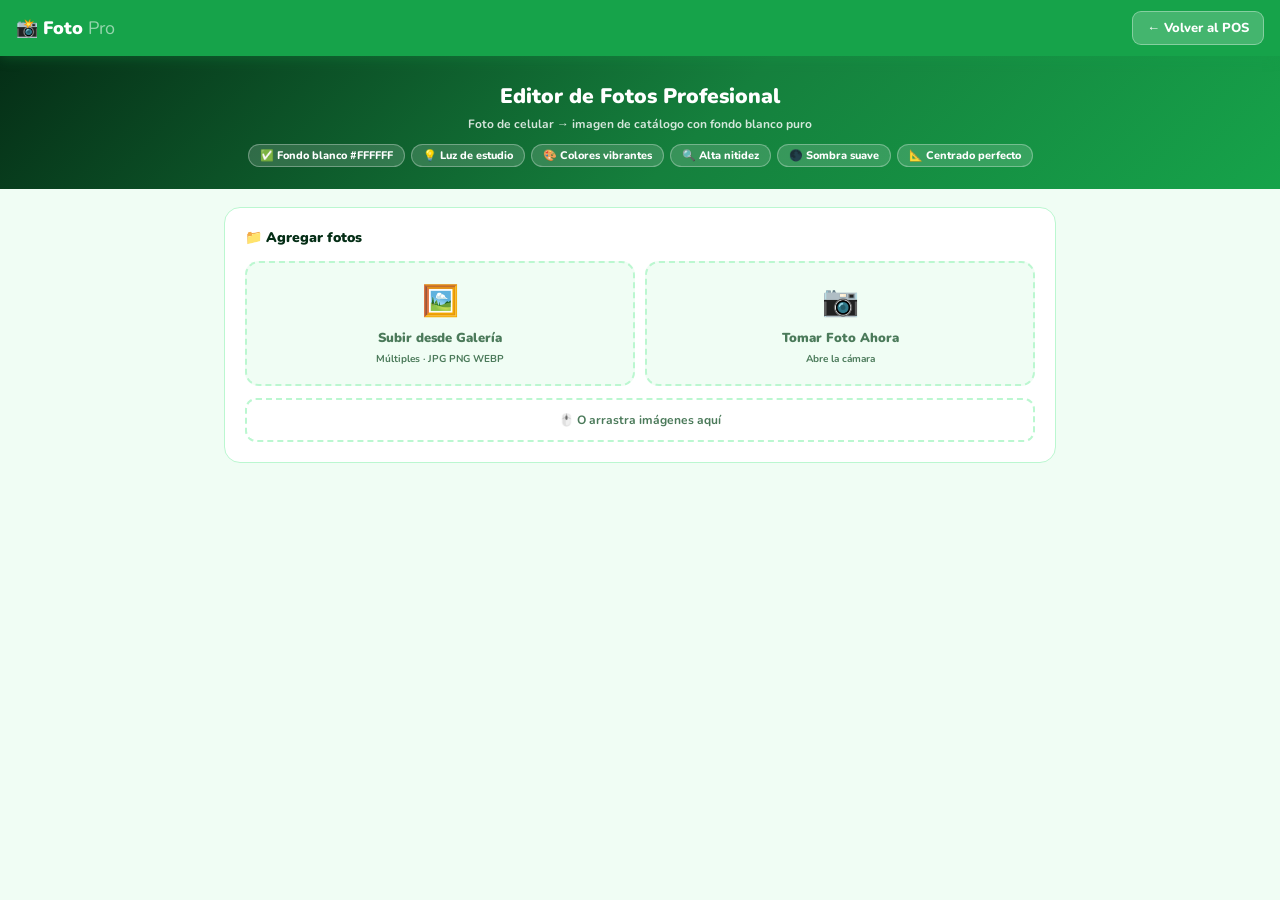
==== commit 1dd77259: "Add files via upload" ====
--- a/foto-pro.html
+++ b/foto-pro.html
@@ -11,31 +11,25 @@
     *,*::before,*::after{box-sizing:border-box;margin:0;padding:0;}
     body{background:var(--bg);font-family:'Nunito',sans-serif;font-weight:700;color:var(--tx);min-height:100vh;}
     nav{background:var(--g);height:56px;padding:0 16px;display:flex;align-items:center;justify-content:space-between;position:sticky;top:0;z-index:100;box-shadow:0 2px 12px rgba(22,163,74,.3);}
-    .logo{font-size:18px;font-weight:900;color:#fff;}
-    .logo span{color:rgba(255,255,255,.55);font-weight:400;}
+    .logo{font-size:18px;font-weight:900;color:#fff;}.logo span{color:rgba(255,255,255,.55);font-weight:400;}
     .nbk{background:rgba(255,255,255,.2);border:1.5px solid rgba(255,255,255,.35);border-radius:9px;color:#fff;padding:7px 14px;font-family:'Nunito',sans-serif;font-weight:800;font-size:13px;cursor:pointer;text-decoration:none;display:flex;align-items:center;gap:6px;}
     .nbk:hover{background:rgba(255,255,255,.3);}
-    .hero{background:linear-gradient(135deg,#052e16 0%,var(--gd) 55%,var(--g) 100%);padding:28px 20px 22px;text-align:center;color:#fff;}
-    .hero h1{font-size:22px;font-weight:900;margin-bottom:5px;}
-    .hero p{font-size:12px;color:rgba(255,255,255,.82);font-weight:700;line-height:1.6;}
-    .hero-pills{display:flex;flex-wrap:wrap;gap:6px;justify-content:center;margin-top:10px;}
-    .hpill{background:rgba(255,255,255,.15);border:1px solid rgba(255,255,255,.3);border-radius:100px;padding:4px 12px;font-size:11px;font-weight:800;color:#fff;}
+    .hero{background:linear-gradient(135deg,#052e16 0%,var(--gd) 55%,var(--g) 100%);padding:26px 20px 22px;text-align:center;color:#fff;}
+    .hero h1{font-size:21px;font-weight:900;margin-bottom:5px;}
+    .hero p{font-size:12px;color:rgba(255,255,255,.82);font-weight:700;line-height:1.55;}
+    .pills{display:flex;flex-wrap:wrap;gap:6px;justify-content:center;margin-top:10px;}
+    .pill{background:rgba(255,255,255,.15);border:1px solid rgba(255,255,255,.3);border-radius:100px;padding:3px 11px;font-size:11px;font-weight:800;color:#fff;}
     .main{max-width:860px;margin:0 auto;padding:18px 14px 60px;}
-
-    /* UPLOAD */
     .upcard{background:#fff;border:1.5px solid var(--bd);border-radius:16px;padding:20px;margin-bottom:16px;}
-    .upcard h3{font-size:14px;font-weight:900;margin-bottom:14px;display:flex;align-items:center;gap:7px;}
+    .upcard h3{font-size:14px;font-weight:900;margin-bottom:14px;}
     .upbtns{display:grid;grid-template-columns:1fr 1fr;gap:10px;margin-bottom:12px;}
-    .ubtn{display:flex;flex-direction:column;align-items:center;justify-content:center;gap:5px;padding:18px 10px;border-radius:14px;border:2.5px dashed var(--bd);background:var(--bg);cursor:pointer;transition:all .18s;font-family:'Nunito',sans-serif;font-weight:900;font-size:13px;color:var(--mt);text-align:center;border:none;}
-    .ubtn{border:2.5px dashed var(--bd);}
+    .ubtn{display:flex;flex-direction:column;align-items:center;justify-content:center;gap:5px;padding:18px 10px;border-radius:14px;border:2.5px dashed var(--bd);background:var(--bg);cursor:pointer;transition:all .18s;font-family:'Nunito',sans-serif;font-weight:900;font-size:13px;color:var(--mt);text-align:center;}
     .ubtn:hover{border-color:var(--g);background:var(--gl);color:var(--g);}
     .ubtn .ui{font-size:30px;margin-bottom:2px;}
     .ubtn small{font-size:10px;color:var(--mt);font-weight:700;}
     .dragz{border:2px dashed var(--bd);border-radius:11px;padding:12px;text-align:center;font-size:12px;color:var(--mt);font-weight:700;transition:all .18s;}
     .dragz.drag{border-color:var(--g);background:var(--gl);}
     input[type=file]{display:none;}
-
-    /* QUEUE */
     #qsec{display:none;margin-bottom:16px;}
     .stitle{font-size:14px;font-weight:900;margin-bottom:10px;display:flex;align-items:center;gap:8px;}
     .qgrid{display:grid;grid-template-columns:repeat(auto-fill,minmax(110px,1fr));gap:8px;}
@@ -49,8 +43,6 @@
     .qst.e{background:rgba(220,38,38,.9);color:#fff;}
     @keyframes bl{0%,100%{opacity:1;}50%{opacity:.45;}}
     .qrm{position:absolute;top:4px;right:4px;background:rgba(220,38,38,.85);color:#fff;border:none;width:20px;height:20px;border-radius:50%;font-size:10px;cursor:pointer;display:flex;align-items:center;justify-content:center;}
-
-    /* PROCESS BAR */
     .pbar{background:#fff;border:1.5px solid var(--bd);border-radius:16px;padding:16px 18px;display:flex;align-items:center;gap:12px;flex-wrap:wrap;margin-bottom:20px;}
     .pbar-info{flex:1;min-width:140px;}
     .pbar-info h4{font-size:14px;font-weight:900;}
@@ -64,8 +56,6 @@
     .bproc:disabled{background:#ccc;box-shadow:none;cursor:not-allowed;}
     .bclr{background:none;border:1.5px solid var(--bd);border-radius:10px;padding:10px 14px;color:var(--mt);font-family:'Nunito',sans-serif;font-weight:800;font-size:12px;cursor:pointer;transition:all .15s;}
     .bclr:hover{border-color:#dc2626;color:#dc2626;}
-
-    /* RESULTS */
     #rssec{display:none;}
     .rg{display:grid;grid-template-columns:repeat(auto-fill,minmax(270px,1fr));gap:18px;}
     @media(max-width:560px){.rg{grid-template-columns:1fr;}}
@@ -77,41 +67,38 @@
     .cmp{display:grid;grid-template-columns:1fr 1fr;border-top:1.5px solid var(--bd);border-bottom:1.5px solid var(--bd);position:relative;}
     .cside{position:relative;}
     .cside img{width:100%;aspect-ratio:1;object-fit:contain;display:block;}
-    .cside.before img{background:#ccc;}
-    .cside.after img{background:#fff;}
+    .cside.before img{background:#b0b0b0;}
+    .cside.after img{background:#fff;border:none;}
     .clbl{position:absolute;top:5px;left:5px;background:rgba(0,0,0,.65);color:#fff;font-size:9px;font-weight:800;border-radius:4px;padding:2px 6px;text-transform:uppercase;}
     .cdiv{position:absolute;top:0;bottom:0;left:50%;width:2px;background:var(--g);z-index:2;}
     .cico{position:absolute;top:50%;left:50%;transform:translate(-50%,-50%);background:var(--g);color:#fff;width:26px;height:26px;border-radius:50%;display:flex;align-items:center;justify-content:center;font-size:12px;z-index:3;box-shadow:0 2px 8px rgba(22,163,74,.4);}
     .rca{padding:11px 13px;display:flex;gap:7px;}
     .bdl{flex:1;background:var(--g);color:#fff;border:none;border-radius:9px;padding:9px;font-family:'Nunito',sans-serif;font-weight:900;font-size:12px;cursor:pointer;transition:background .15s;display:flex;align-items:center;justify-content:center;gap:4px;}
     .bdl:hover{background:var(--gd);}
-    .bpos{flex:1;background:var(--gl);color:var(--gd);border:1.5px solid var(--bd);border-radius:9px;padding:9px;font-family:'Nunito',sans-serif;font-weight:900;font-size:12px;cursor:pointer;transition:background .15s;display:flex;align-items:center;justify-content:center;gap:4px;}
+    .bpos{flex:1;background:var(--gl);color:var(--gd);border:1.5px solid var(--bd);border-radius:9px;padding:9px;font-family:'Nunito',sans-serif;font-weight:900;font-size:12px;cursor:pointer;display:flex;align-items:center;justify-content:center;gap:4px;}
     .bpos:hover{background:var(--gm);}
     .sbann{background:var(--gl);padding:8px 13px;font-size:11px;font-weight:800;color:var(--gd);display:none;align-items:center;gap:6px;border-top:1px solid var(--bd);}
     .sbann.show{display:flex;}
-
     .toast{position:fixed;bottom:22px;left:50%;transform:translateX(-50%) translateY(80px);background:var(--tx);color:#fff;padding:10px 20px;border-radius:100px;font-size:13px;font-weight:800;z-index:900;transition:transform .3s cubic-bezier(.22,1,.36,1);white-space:nowrap;pointer-events:none;}
     .toast.show{transform:translateX(-50%) translateY(0);}
     .toast.ok{background:var(--g);}
   </style>
 </head>
 <body>
-
 <nav>
   <div class="logo">📸 Foto<span> Pro</span></div>
   <a href="index.html" class="nbk">← Volver al POS</a>
 </nav>
-
 <div class="hero">
   <h1>Editor de Fotos Profesional</h1>
-  <p>Convierte cualquier foto de celular en imagen<br>de catálogo lista para vender</p>
-  <div class="hero-pills">
-    <span class="hpill">✅ Fondo blanco puro</span>
-    <span class="hpill">💡 Iluminación estudio</span>
-    <span class="hpill">🎨 Colores vibrantes</span>
-    <span class="hpill">🔍 Alta nitidez</span>
-    <span class="hpill">📐 Centrado perfecto</span>
-    <span class="hpill">🌑 Sombra suave</span>
+  <p>Foto de celular → imagen de catálogo con fondo blanco puro</p>
+  <div class="pills">
+    <span class="pill">✅ Fondo blanco #FFFFFF</span>
+    <span class="pill">💡 Luz de estudio</span>
+    <span class="pill">🎨 Colores vibrantes</span>
+    <span class="pill">🔍 Alta nitidez</span>
+    <span class="pill">🌑 Sombra suave</span>
+    <span class="pill">📐 Centrado perfecto</span>
   </div>
 </div>
 
@@ -119,365 +106,338 @@
 <input type="file" id="fi-cam" accept="image/*" capture="environment" onchange="onFiles(event)"/>
 
 <div class="main">
-
   <div class="upcard">
-    <h3>📁 Agregar fotos al editor</h3>
+    <h3>📁 Agregar fotos</h3>
     <div class="upbtns">
       <button class="ubtn" onclick="document.getElementById('fi-gal').click()">
-        <div class="ui">🖼️</div>
-        Subir desde Galería
-        <small>Múltiples fotos · JPG PNG WEBP</small>
+        <div class="ui">🖼️</div>Subir desde Galería<small>Múltiples · JPG PNG WEBP</small>
       </button>
       <button class="ubtn" onclick="document.getElementById('fi-cam').click()">
-        <div class="ui">📷</div>
-        Tomar Foto Ahora
-        <small>Abre la cámara del celular</small>
+        <div class="ui">📷</div>Tomar Foto Ahora<small>Abre la cámara</small>
       </button>
     </div>
-    <div class="dragz" id="dragz"
-         ondrop="onDrop(event)" ondragover="onDrag(event)" ondragleave="onDL()">
+    <div class="dragz" id="dragz" ondrop="onDrop(event)" ondragover="onDrag(event)" ondragleave="onDL()">
       🖱️ O arrastra imágenes aquí
     </div>
   </div>
 
   <div id="qsec">
-    <div class="stitle">
-      🖼️ Fotos en cola
-      <span id="qcount" style="background:var(--gl);color:var(--gd);border-radius:100px;padding:2px 9px;font-size:11px;"></span>
-    </div>
+    <div class="stitle">🖼️ Cola <span id="qcount" style="background:var(--gl);color:var(--gd);border-radius:100px;padding:2px 9px;font-size:11px;"></span></div>
     <div class="qgrid" id="qgrid"></div>
-
     <div class="pbar" style="margin-top:14px;">
       <div class="pbar-info">
-        <h4 id="pbar-h">Listo para mejorar</h4>
-        <p id="pbar-s">Se aplicarán todos los efectos profesionales automáticamente</p>
-        <div class="prog-wrap" id="prog-wrap">
-          <div class="prog"><div class="prog-f" id="prog-f" style="width:0%"></div></div>
-          <div class="prog-lbl" id="prog-lbl"></div>
-        </div>
+        <h4 id="ph">Listo para mejorar</h4>
+        <p id="ps">Se aplicarán todos los efectos profesionales automáticamente</p>
+        <div class="prog-wrap" id="pw"><div class="prog"><div class="prog-f" id="pf" style="width:0%"></div></div><div class="prog-lbl" id="pl"></div></div>
       </div>
       <button class="bclr" id="bclr" onclick="clearQ()">🗑 Limpiar</button>
-      <button class="bproc" id="bproc" onclick="procAll()">✨ Mejorar con IA</button>
+      <button class="bproc" id="bproc" onclick="procAll()">✨ Hacer Foto Profesional</button>
     </div>
   </div>
 
   <div id="rssec">
-    <div class="stitle" style="margin-bottom:14px;">
-      ✅ Fotos Procesadas
-      <span id="rcount" style="background:var(--gl);color:var(--gd);border-radius:100px;padding:2px 9px;font-size:11px;"></span>
-    </div>
+    <div class="stitle" style="margin-bottom:14px;">✅ Resultados <span id="rcount" style="background:var(--gl);color:var(--gd);border-radius:100px;padding:2px 9px;font-size:11px;"></span></div>
     <div class="rg" id="rg"></div>
-    <div style="margin-top:14px;text-align:center;">
-      <button class="bclr" onclick="clearRes()" style="padding:11px 22px;">🗑 Limpiar resultados</button>
-    </div>
+    <div style="margin-top:14px;text-align:center;"><button class="bclr" onclick="clearRes()" style="padding:11px 22px;">🗑 Limpiar</button></div>
   </div>
 </div>
-
 <div class="toast" id="toast"></div>
 
 <script>
-// ─── State ────────────────────────────────────────────────────────────────
-let queue = [], results = [];
-
-// ─── File handling ─────────────────────────────────────────────────────────
-function onDrag(e){ e.preventDefault(); document.getElementById('dragz').classList.add('drag'); }
-function onDL()   { document.getElementById('dragz').classList.remove('drag'); }
-function onDrop(e){ e.preventDefault(); document.getElementById('dragz').classList.remove('drag'); handleFiles(e.dataTransfer.files); }
-function onFiles(e){ handleFiles(e.target.files); e.target.value = ''; }
+let queue=[], results=[];
+
+function onDrag(e){e.preventDefault();document.getElementById('dragz').classList.add('drag');}
+function onDL(){document.getElementById('dragz').classList.remove('drag');}
+function onDrop(e){e.preventDefault();document.getElementById('dragz').classList.remove('drag');handleFiles(e.dataTransfer.files);}
+function onFiles(e){handleFiles(e.target.files);e.target.value='';}
 
 function handleFiles(files){
-  Array.from(files).forEach(f => {
-    if (!f.type.startsWith('image/')) return;
-    const id = 'q' + Date.now() + '_' + Math.random().toString(36).slice(2,5);
-    const r = new FileReader();
-    r.onload = ev => {
-      queue.push({ id, name: f.name.replace(/\.[^.]+$/, ''), src: ev.target.result, status: 'p', result: null });
-      renderQ();
-    };
+  Array.from(files).forEach(f=>{
+    if(!f.type.startsWith('image/'))return;
+    const id='q'+Date.now()+'_'+Math.random().toString(36).slice(2,5);
+    const r=new FileReader();
+    r.onload=ev=>{queue.push({id,name:f.name.replace(/\.[^.]+$/,''),src:ev.target.result,status:'p',result:null});renderQ();};
     r.readAsDataURL(f);
   });
 }
 
-// ─── Queue render ──────────────────────────────────────────────────────────
 function renderQ(){
-  const sec = document.getElementById('qsec');
-  if (!queue.length){ sec.style.display='none'; return; }
-  sec.style.display = 'block';
-  document.getElementById('qcount').textContent = queue.length + (queue.length!==1?' fotos':' foto');
-  const lbl = { p:'En espera', r:'⚙️ Procesando…', d:'✅ Listo', e:'❌ Error' };
-  document.getElementById('qgrid').innerHTML = queue.map(it =>
-    `<div class="qthumb" id="qt-${it.id}">
-      <img src="${it.src}">
-      <div class="qlbl">${it.name}</div>
-      <div class="qst ${it.status}">${lbl[it.status]}</div>
-      ${it.status==='p' ? `<button class="qrm" onclick="rmQ('${it.id}')">✕</button>` : ''}
-    </div>`
+  const sec=document.getElementById('qsec');
+  if(!queue.length){sec.style.display='none';return;}
+  sec.style.display='block';
+  document.getElementById('qcount').textContent=queue.length+(queue.length!==1?' fotos':' foto');
+  const lbl={p:'En espera',r:'⚙️ Procesando…',d:'✅ Listo',e:'❌ Error'};
+  document.getElementById('qgrid').innerHTML=queue.map(it=>
+    `<div class="qthumb" id="qt-${it.id}"><img src="${it.src}"><div class="qlbl">${it.name}</div><div class="qst ${it.status}">${lbl[it.status]}</div>${it.status==='p'?`<button class="qrm" onclick="rmQ('${it.id}')">✕</button>`:''}</div>`
   ).join('');
 }
-function rmQ(id){ queue = queue.filter(i => i.id!==id); renderQ(); }
-function clearQ(){ queue = queue.filter(i => i.status==='r'); renderQ(); }
-
-// ─── Process ───────────────────────────────────────────────────────────────
-let proc = false;
+function rmQ(id){queue=queue.filter(i=>i.id!==id);renderQ();}
+function clearQ(){queue=queue.filter(i=>i.status==='r');renderQ();}
+
+let proc=false;
 async function procAll(){
-  if (proc) return;
-  const pend = queue.filter(i => i.status==='p');
-  if (!pend.length){ toast('No hay fotos en espera'); return; }
-  proc = true;
-  document.getElementById('bproc').disabled = true;
-  document.getElementById('bclr').disabled  = true;
-  document.getElementById('prog-wrap').style.display = 'block';
-  let done = 0;
-  for (const it of pend){
-    it.status = 'r'; renderQ();
-    setP(done, pend.length, 'Procesando ' + it.name + '…');
-    try {
-      const result = await hacerFotoProfesional(it.src);
-      it.status = 'd'; it.result = result;
-      results.unshift({...it});
-    } catch(e) { it.status='e'; it.err = e.message; }
-    done++; renderQ();
+  if(proc)return;
+  const pend=queue.filter(i=>i.status==='p');
+  if(!pend.length){toast('No hay fotos en espera');return;}
+  proc=true;
+  document.getElementById('bproc').disabled=true;
+  document.getElementById('bclr').disabled=true;
+  document.getElementById('pw').style.display='block';
+  let done=0;
+  for(const it of pend){
+    it.status='r';renderQ();
+    setP(done,pend.length,'Procesando '+it.name+'…');
+    try{
+      it.result=await fotoProfesional(it.src);
+      it.status='d';results.unshift({...it});
+    }catch(e){it.status='e';it.err=e.message;}
+    done++;renderQ();
   }
-  setP(done, pend.length, '✅ ' + done + (done!==1?' fotos procesadas':' foto procesada'));
-  proc = false;
-  document.getElementById('bproc').disabled = false;
-  document.getElementById('bclr').disabled  = false;
-  setTimeout(() => { queue = queue.filter(i => i.status!=='d'); renderQ(); }, 900);
+  setP(done,pend.length,'✅ '+done+(done!==1?' fotos listas':' foto lista'));
+  proc=false;
+  document.getElementById('bproc').disabled=false;
+  document.getElementById('bclr').disabled=false;
+  setTimeout(()=>{queue=queue.filter(i=>i.status!=='d');renderQ();},900);
   renderRes();
-  toast('✅ ' + done + ' fotos listas', true);
-}
-
-function setP(done, total, lbl){
-  document.getElementById('prog-f').style.width = (total>0 ? Math.round(done/total*100) : 0) + '%';
-  document.getElementById('prog-lbl').textContent = lbl;
-}
-
-// ─── CORE: Professional photo processing ──────────────────────────────────
-// Algorithm:
-// 1. Load original image
-// 2. Detect background color (sample corners)
-// 3. Remove background using flood-fill + tolerance
-// 4. Place product on pure white 800x800 canvas
-// 5. Add studio lighting (radial gradient top-left)
-// 6. Add soft shadow below product
-// 7. Apply: contrast +15%, brightness +8, saturation +20%, sharpening kernel
-// 8. Add subtle white vignette on edges (studio look)
-async function hacerFotoProfesional(src){
-  return new Promise((res, rej) => {
-    const img = new Image();
-    img.crossOrigin = 'anonymous';
-    img.onload = () => {
-      try {
-        const S = 800; // output size
-        const PAD = 60; // padding around product
-
-        // ── Step 1: Read source pixels ──────────────────────────────────
-        const sc = document.createElement('canvas');
-        const sw = img.naturalWidth  || img.width;
-        const sh = img.naturalHeight || img.height;
-        sc.width = sw; sc.height = sh;
-        const sctx = sc.getContext('2d');
-        sctx.drawImage(img, 0, 0);
-        const srcData = sctx.getImageData(0, 0, sw, sh);
-        const px = srcData.data;
-
-        // ── Step 2: Detect background color (average of 4 corners) ──────
-        function getPixel(x, y){ const i=(y*sw+x)*4; return [px[i],px[i+1],px[i+2],px[i+3]]; }
-        const corners = [
-          getPixel(0,0), getPixel(sw-1,0),
-          getPixel(0,sh-1), getPixel(sw-1,sh-1),
-          getPixel(Math.floor(sw/2),0), getPixel(0,Math.floor(sh/2)),
-          getPixel(sw-1,Math.floor(sh/2)), getPixel(Math.floor(sw/2),sh-1)
-        ];
-        const bgR = Math.round(corners.reduce((s,c)=>s+c[0],0)/corners.length);
-        const bgG = Math.round(corners.reduce((s,c)=>s+c[1],0)/corners.length);
-        const bgB = Math.round(corners.reduce((s,c)=>s+c[2],0)/corners.length);
-
-        // ── Step 3: Create mask — mark background pixels ─────────────────
-        // Tolerance: how different from bg a pixel must be to be "product"
-        const TOL = 55;
-        const mask = new Uint8Array(sw * sh); // 0=background, 1=product
-
-        function colorDist(r,g,b){ return Math.sqrt((r-bgR)**2+(g-bgG)**2+(b-bgB)**2); }
-
-        // Flood fill from all 4 edges to mark true background
-        const visited = new Uint8Array(sw * sh);
-        const stack = [];
-        // Seed from all edge pixels
-        for(let x=0;x<sw;x++){ stack.push(0*sw+x); stack.push((sh-1)*sw+x); }
-        for(let y=0;y<sh;y++){ stack.push(y*sw+0); stack.push(y*sw+(sw-1)); }
-
-        while(stack.length){
-          const idx = stack.pop();
-          if(idx<0||idx>=sw*sh||visited[idx]) continue;
+  toast('✅ '+done+' fotos procesadas',true);
+}
+function setP(d,t,l){document.getElementById('pf').style.width=(t>0?Math.round(d/t*100):0)+'%';document.getElementById('pl').textContent=l;}
+
+// ─────────────────────────────────────────────────────────────────────────────
+// PROFESSIONAL PHOTO ENGINE
+// Goal: remove background → white canvas 800x800 → studio light → sharp colors
+// ─────────────────────────────────────────────────────────────────────────────
+function fotoProfesional(src){
+  return new Promise((res,rej)=>{
+    const img=new Image();
+    img.crossOrigin='anonymous';
+    img.onload=()=>{
+      try{
+        const OUT=800; // output canvas size
+        const PAD=56;  // padding around product
+
+        // ── 1. Read source pixels ──────────────────────────────────────────
+        const sc=document.createElement('canvas');
+        const sw=img.naturalWidth||img.width;
+        const sh=img.naturalHeight||img.height;
+        // Work at max 1200px to keep processing fast
+        const scale=Math.min(1, 1200/Math.max(sw,sh));
+        const ww=Math.round(sw*scale), hh=Math.round(sh*scale);
+        sc.width=ww; sc.height=hh;
+        const sctx=sc.getContext('2d');
+        sctx.drawImage(img,0,0,ww,hh);
+        const imgData=sctx.getImageData(0,0,ww,hh);
+        const px=imgData.data;
+
+        // ── 2. Detect background color robustly ───────────────────────────
+        // Sample a 5% border ring around all 4 edges
+        const samples=[];
+        const edge=Math.max(4, Math.round(Math.min(ww,hh)*0.05));
+        for(let x=0;x<ww;x++){
+          for(let y=0;y<edge;y++) addSample(samples,px,x,y,ww);
+          for(let y=hh-edge;y<hh;y++) addSample(samples,px,x,y,ww);
+        }
+        for(let y=edge;y<hh-edge;y++){
+          for(let x=0;x<edge;x++) addSample(samples,px,x,y,ww);
+          for(let x=ww-edge;x<ww;x++) addSample(samples,px,x,y,ww);
+        }
+        // Find median color of samples (more robust than mean)
+        samples.sort((a,b)=>a[0]+a[1]+a[2]-b[0]-b[1]-b[2]);
+        const mid=samples[Math.floor(samples.length/2)];
+        const bgR=mid[0], bgG=mid[1], bgB=mid[2];
+        const bgBrightness=(bgR+bgG+bgB)/3;
+
+        // ── 3. Adaptive tolerance based on background color ───────────────
+        // Light backgrounds need less tolerance (risk of eating product)
+        // Dark/colored backgrounds can use more
+        let TOL;
+        if(bgBrightness>200) TOL=30;       // near-white bg: be careful
+        else if(bgBrightness>150) TOL=50;   // light bg
+        else if(bgBrightness>80)  TOL=65;   // medium bg
+        else                      TOL=80;   // dark bg: aggressive removal
+
+        // ── 4. Build foreground mask via flood-fill from edges ────────────
+        const n=ww*hh;
+        const mask=new Uint8Array(n); // 0=bg, 1=product
+        const visited=new Uint8Array(n);
+        const stack=new Int32Array(n);
+        let sp=0;
+
+        // Seed stack with all edge pixels
+        for(let x=0;x<ww;x++){stack[sp++]=0*ww+x;stack[sp++]=(hh-1)*ww+x;}
+        for(let y=1;y<hh-1;y++){stack[sp++]=y*ww+0;stack[sp++]=y*ww+(ww-1);}
+
+        while(sp>0){
+          const idx=stack[--sp];
+          if(idx<0||idx>=n||visited[idx])continue;
           visited[idx]=1;
-          const x = idx%sw, y = Math.floor(idx/sw);
-          const pi = idx*4;
-          const dist = colorDist(px[pi],px[pi+1],px[pi+2]);
-          if(dist > TOL){ mask[idx]=1; continue; } // product pixel — stop flood fill
-          // background pixel — continue flood fill to neighbors
-          stack.push((y-1)*sw+x, (y+1)*sw+x, y*sw+(x-1), y*sw+(x+1));
-        }
-
-        // Any unvisited pixel that's not background-like is product
-        for(let i=0;i<sw*sh;i++){
-          if(!visited[i]){ mask[i]=1; } // surrounded pixel = product
-        }
-
-        // Feather edges: for pixels near product boundary, apply anti-aliasing
-        // (simple 1-pixel blur on mask boundary)
-        const maskF = new Float32Array(sw*sh);
-        for(let y=0;y<sh;y++){
-          for(let x=0;x<sw;x++){
-            const c = mask[y*sw+x];
-            if(c===1){ maskF[y*sw+x]=1; continue; }
-            // Check if neighbor is product (boundary pixel)
-            let sum=0,cnt=0;
-            for(let dy=-1;dy<=1;dy++) for(let dx=-1;dx<=1;dx++){
-              const ny=y+dy,nx=x+dx;
-              if(ny>=0&&ny<sh&&nx>=0&&nx<sw){ sum+=mask[ny*sw+nx]; cnt++; }
+          const pi=idx<<2;
+          // Color distance from background
+          const dr=px[pi]-bgR, dg=px[pi+1]-bgG, db=px[pi+2]-bgB;
+          const dist=Math.sqrt(dr*dr+dg*dg+db*db);
+          if(dist>TOL){mask[idx]=1;continue;} // product pixel — stop here
+          // Background pixel — flood fill neighbors
+          const x=idx%ww, y=(idx/ww)|0;
+          if(x>0)   stack[sp++]=idx-1;
+          if(x<ww-1)stack[sp++]=idx+1;
+          if(y>0)   stack[sp++]=idx-ww;
+          if(y<hh-1)stack[sp++]=idx+ww;
+        }
+        // Any unvisited pixel is enclosed by product → mark as product
+        for(let i=0;i<n;i++) if(!visited[i]) mask[i]=1;
+
+        // ── 5. Morphological close: fill small holes in product mask ──────
+        // Dilate then erode mask (3x3 kernel)
+        const mask2=new Uint8Array(n);
+        for(let y=1;y<hh-1;y++) for(let x=1;x<ww-1;x++){
+          const i=y*ww+x;
+          // Any neighbor is product → mark (dilation)
+          if(mask[i]||mask[i-1]||mask[i+1]||mask[i-ww]||mask[i+ww]||
+             mask[i-ww-1]||mask[i-ww+1]||mask[i+ww-1]||mask[i+ww+1]) mask2[i]=1;
+        }
+
+        // ── 6. Anti-alias mask (feathered edges) ─────────────────────────
+        const maskF=new Float32Array(n);
+        for(let y=0;y<hh;y++) for(let x=0;x<ww;x++){
+          const i=y*ww+x;
+          if(mask2[i]===1){maskF[i]=1.0;continue;}
+          // Check 3x3 neighborhood
+          let sum=0,cnt=0;
+          for(let dy=-2;dy<=2;dy++) for(let dx=-2;dx<=2;dx++){
+            const ny=y+dy,nx=x+dx;
+            if(ny>=0&&ny<hh&&nx>=0&&nx<ww){sum+=mask2[ny*ww+nx];cnt++;}
+          }
+          maskF[i]=sum/cnt;
+        }
+
+        // ── 7. Crop to product bounding box ──────────────────────────────
+        let mnX=ww,mxX=0,mnY=hh,mxY=0;
+        for(let y=0;y<hh;y++) for(let x=0;x<ww;x++){
+          if(maskF[y*ww+x]>0.25){
+            if(x<mnX)mnX=x; if(x>mxX)mxX=x;
+            if(y<mnY)mnY=y; if(y>mxY)mxY=y;
+          }
+        }
+        if(mnX>=mxX||mnY>=mxY){mnX=0;mxX=ww-1;mnY=0;mxY=hh-1;}
+        const pW=mxX-mnX+1, pH=mxY-mnY+1;
+
+        // ── 8. Draw masked product onto temp canvas ───────────────────────
+        const tc=document.createElement('canvas');
+        tc.width=pW; tc.height=pH;
+        const tctx=tc.getContext('2d');
+        const tId=tctx.createImageData(pW,pH);
+        const td=tId.data;
+        for(let y=0;y<pH;y++) for(let x=0;x<pW;x++){
+          const si=((y+mnY)*ww+(x+mnX))<<2;
+          const ti=(y*pW+x)<<2;
+          const a=maskF[(y+mnY)*ww+(x+mnX)];
+          td[ti]=px[si]; td[ti+1]=px[si+1]; td[ti+2]=px[si+2];
+          td[ti+3]=Math.round(Math.min(1,a*1.4)*255); // slightly boost edge alpha
+        }
+        tctx.putImageData(tId,0,0);
+
+        // ── 9. Compose onto 800×800 white canvas ─────────────────────────
+        const out=document.createElement('canvas');
+        out.width=OUT; out.height=OUT;
+        const ctx=out.getContext('2d');
+        ctx.fillStyle='#FFFFFF';
+        ctx.fillRect(0,0,OUT,OUT);
+
+        // Scale product to fit within padded area, maintain aspect ratio
+        const avail=OUT-PAD*2;
+        const asp=pW/pH;
+        let dw,dh;
+        if(asp>1){dw=avail;dh=Math.round(avail/asp);}
+        else{dh=avail;dw=Math.round(avail*asp);}
+        const dx=Math.round((OUT-dw)/2);
+        const dy=Math.round((OUT-dh)/2);
+
+        // ── 10. Soft natural shadow ───────────────────────────────────────
+        ctx.save();
+        ctx.shadowColor='rgba(0,0,0,0.22)';
+        ctx.shadowBlur=32;
+        ctx.shadowOffsetX=0;
+        ctx.shadowOffsetY=20;
+        ctx.drawImage(tc,dx,dy,dw,dh);
+        ctx.restore();
+        // Draw product again cleanly (no shadow mixing)
+        ctx.drawImage(tc,dx,dy,dw,dh);
+
+        // ── 11. Studio lighting overlays ─────────────────────────────────
+        // Main light: top-left
+        const lg=ctx.createRadialGradient(OUT*0.1,OUT*0.04,0,OUT*0.1,OUT*0.04,OUT*0.9);
+        lg.addColorStop(0,'rgba(255,255,255,0.42)');
+        lg.addColorStop(0.35,'rgba(255,255,255,0.10)');
+        lg.addColorStop(1,'rgba(255,255,255,0.0)');
+        ctx.fillStyle=lg; ctx.fillRect(0,0,OUT,OUT);
+        // Fill light: bottom-right (softer)
+        const lg2=ctx.createRadialGradient(OUT*0.9,OUT*0.92,0,OUT*0.9,OUT*0.92,OUT*0.7);
+        lg2.addColorStop(0,'rgba(255,255,255,0.14)');
+        lg2.addColorStop(1,'rgba(255,255,255,0.0)');
+        ctx.fillStyle=lg2; ctx.fillRect(0,0,OUT,OUT);
+        // White vignette on edges (studio background feel)
+        const vg=ctx.createRadialGradient(OUT/2,OUT/2,OUT*0.28,OUT/2,OUT/2,OUT*0.72);
+        vg.addColorStop(0,'rgba(255,255,255,0)');
+        vg.addColorStop(1,'rgba(255,255,255,0.22)');
+        ctx.fillStyle=vg; ctx.fillRect(0,0,OUT,OUT);
+
+        // ── 12. Color correction: contrast + brightness + saturation ─────
+        const id2=ctx.getImageData(0,0,OUT,OUT);
+        const d=id2.data;
+        const CON=1.18, BR=9, SAT=1.28;
+        for(let i=0;i<d.length;i+=4){
+          // Skip pure white bg pixels (preserve white background)
+          if(d[i]>249&&d[i+1]>249&&d[i+2]>249) continue;
+          let r=(d[i]-128)*CON+128+BR;
+          let g=(d[i+1]-128)*CON+128+BR;
+          let b=(d[i+2]-128)*CON+128+BR;
+          const avg=(r+g+b)/3;
+          r=avg+(r-avg)*SAT; g=avg+(g-avg)*SAT; b=avg+(b-avg)*SAT;
+          d[i]=clamp(r); d[i+1]=clamp(g); d[i+2]=clamp(b);
+        }
+        ctx.putImageData(id2,0,0);
+
+        // ── 13. Sharpening kernel (unsharp mask) ─────────────────────────
+        const id3=ctx.getImageData(0,0,OUT,OUT);
+        const d3=id3.data;
+        const tmp=new Uint8ClampedArray(d3);
+        // Stronger sharpen: amount=1.5
+        const kern=[0,-0.5,0,-0.5,3,-0.5,0,-0.5,0];
+        for(let y=1;y<OUT-1;y++) for(let x=1;x<OUT-1;x++){
+          const idx=(y*OUT+x)<<2;
+          if(tmp[idx]>248&&tmp[idx+1]>248&&tmp[idx+2]>248) continue; // skip white bg
+          for(let ch=0;ch<3;ch++){
+            let v=0;
+            for(let ky=-1;ky<=1;ky++) for(let kx=-1;kx<=1;kx++){
+              v+=tmp[((y+ky)*OUT+(x+kx))*4+ch]*kern[(ky+1)*3+(kx+1)];
             }
-            maskF[y*sw+x] = sum/cnt; // 0=bg, 1=product, between=edge
+            d3[idx+ch]=clamp(v);
           }
         }
-
-        // ── Step 4: Compute product bounding box ─────────────────────────
-        let minX=sw,maxX=0,minY=sh,maxY=0;
-        for(let y=0;y<sh;y++) for(let x=0;x<sw;x++){
-          if(maskF[y*sw+x]>0.3){ if(x<minX)minX=x; if(x>maxX)maxX=x; if(y<minY)minY=y; if(y>maxY)maxY=y; }
-        }
-        if(minX>=maxX||minY>=maxY){ minX=0;maxX=sw-1;minY=0;maxY=sh-1; } // fallback: whole image
-
-        const prodW = maxX-minX+1, prodH = maxY-minY+1;
-
-        // ── Step 5: Compose final 800x800 canvas ─────────────────────────
-        const out = document.createElement('canvas');
-        out.width = S; out.height = S;
-        const ctx = out.getContext('2d');
-
-        // White background
-        ctx.fillStyle = '#FFFFFF';
-        ctx.fillRect(0,0,S,S);
-
-        // Scale product to fit in (S - 2*PAD) area
-        const maxDim = S - PAD*2;
-        const asp = prodW/prodH;
-        let dw, dh;
-        if(asp>1){ dw=maxDim; dh=Math.round(maxDim/asp); }
-        else      { dh=maxDim; dw=Math.round(maxDim*asp); }
-        const dx = Math.round((S-dw)/2);
-        const dy = Math.round((S-dh)/2);
-
-        // ── Step 6: Draw product pixels with mask (background removed) ───
-        // Create temp canvas with extracted product
-        const tmp = document.createElement('canvas');
-        tmp.width = prodW; tmp.height = prodH;
-        const tctx = tmp.getContext('2d');
-        const timg = tctx.createImageData(prodW, prodH);
-        const td = timg.data;
-        for(let y=0;y<prodH;y++){
-          for(let x=0;x<prodW;x++){
-            const si = ((y+minY)*sw+(x+minX))*4;
-            const ti = (y*prodW+x)*4;
-            const alpha = maskF[(y+minY)*sw+(x+minX)];
-            td[ti]   = px[si];
-            td[ti+1] = px[si+1];
-            td[ti+2] = px[si+2];
-            td[ti+3] = Math.round(alpha * 255);
-          }
-        }
-        tctx.putImageData(timg, 0, 0);
-
-        // ── Step 7: Drop shadow ──────────────────────────────────────────
-        ctx.save();
-        ctx.shadowColor   = 'rgba(0,0,0,0.18)';
-        ctx.shadowBlur    = 30;
-        ctx.shadowOffsetX = 0;
-        ctx.shadowOffsetY = 18;
-        ctx.drawImage(tmp, dx, dy, dw, dh);
-        ctx.restore();
-
-        // Draw product again (clean, on top of shadow)
-        ctx.drawImage(tmp, dx, dy, dw, dh);
-
-        // ── Step 8: Studio lighting ──────────────────────────────────────
-        // Strong top-left studio light
-        const lg = ctx.createRadialGradient(S*0.12, S*0.05, 0, S*0.12, S*0.05, S*0.85);
-        lg.addColorStop(0,   'rgba(255,255,255,0.38)');
-        lg.addColorStop(0.4, 'rgba(255,255,255,0.08)');
-        lg.addColorStop(1,   'rgba(255,255,255,0.0)');
-        ctx.fillStyle = lg;
-        ctx.fillRect(0,0,S,S);
-
-        // Soft white vignette on edges (studio look)
-        const vg = ctx.createRadialGradient(S/2, S/2, S*0.3, S/2, S/2, S*0.75);
-        vg.addColorStop(0, 'rgba(255,255,255,0)');
-        vg.addColorStop(1, 'rgba(255,255,255,0.20)');
-        ctx.fillStyle = vg;
-        ctx.fillRect(0,0,S,S);
-
-        // ── Step 9: Color correction — contrast, brightness, saturation ──
-        const id = ctx.getImageData(0,0,S,S);
-        const d  = id.data;
-        const CONTRAST   = 1.15;  // +15% contrast
-        const BRIGHTNESS = 8;     // +8 brightness
-        const SATURATION = 1.22;  // +22% saturation (vibrant colors)
-
-        for(let i=0;i<d.length;i+=4){
-          // Skip pure white background pixels
-          if(d[i]>250&&d[i+1]>250&&d[i+2]>250) continue;
-          let r=(d[i]-128)*CONTRAST+128+BRIGHTNESS;
-          let g=(d[i+1]-128)*CONTRAST+128+BRIGHTNESS;
-          let b=(d[i+2]-128)*CONTRAST+128+BRIGHTNESS;
-          // Saturation
-          const avg=(r+g+b)/3;
-          r=avg+(r-avg)*SATURATION;
-          g=avg+(g-avg)*SATURATION;
-          b=avg+(b-avg)*SATURATION;
-          d[i]  =Math.min(255,Math.max(0,r));
-          d[i+1]=Math.min(255,Math.max(0,g));
-          d[i+2]=Math.min(255,Math.max(0,b));
-        }
-        ctx.putImageData(id,0,0);
-
-        // ── Step 10: Unsharp mask (sharpening) ───────────────────────────
-        const id2 = ctx.getImageData(0,0,S,S);
-        const d2  = id2.data;
-        const tmp2 = new Uint8ClampedArray(d2);
-        const kern = [0,-1,0,-1,5,-1,0,-1,0]; // sharpen kernel
-        for(let y=1;y<S-1;y++){
-          for(let x=1;x<S-1;x++){
-            const idx=(y*S+x)*4;
-            if(tmp2[idx]>248&&tmp2[idx+1]>248&&tmp2[idx+2]>248) continue; // skip white bg
-            for(let ch=0;ch<3;ch++){
-              let v=0;
-              for(let ky=-1;ky<=1;ky++) for(let kx=-1;kx<=1;kx++){
-                v+=tmp2[((y+ky)*S+(x+kx))*4+ch]*kern[(ky+1)*3+(kx+1)];
-              }
-              d2[idx+ch]=Math.min(255,Math.max(0,v));
-            }
-          }
-        }
-        ctx.putImageData(id2,0,0);
-
-        // ── Output at high quality ────────────────────────────────────────
-        res(out.toDataURL('image/jpeg', 0.95));
-      } catch(e){ rej(e); }
+        ctx.putImageData(id3,0,0);
+
+        // ── 14. Output ────────────────────────────────────────────────────
+        res(out.toDataURL('image/jpeg',0.95));
+
+      }catch(e){rej(e);}
     };
-    img.onerror = () => rej(new Error('No se pudo cargar la imagen'));
-    img.src = src;
+    img.onerror=()=>rej(new Error('No se pudo cargar la imagen'));
+    img.src=src;
   });
 }
+
+function addSample(arr,px,x,y,w){const i=(y*w+x)<<2;arr.push([px[i],px[i+1],px[i+2]]);}
+function clamp(v){return v<0?0:v>255?255:v;}
 
 // ─── Results ────────────────────────────────────────────────────────────────
 function renderRes(){
-  const sec = document.getElementById('rssec');
-  if(!results.length){ sec.style.display='none'; return; }
-  sec.style.display='block';
-  document.getElementById('rcount').textContent = results.length + (results.length!==1?' fotos':' foto');
-  document.getElementById('rg').innerHTML = results.map((it,i) => {
-    if(it.err) return `<div style="background:#fff5f5;border:1.5px solid #fecaca;border-radius:16px;padding:18px;text-align:center;color:#dc2626;font-size:13px;"><div style="font-size:26px;margin-bottom:5px;">❌</div><b>${it.name}</b><br><span style="color:#7f1d1d;font-size:11px;">${it.err}</span></div>`;
-    return `<div class="rc">
+  const s=document.getElementById('rssec');
+  if(!results.length){s.style.display='none';return;}
+  s.style.display='block';
+  document.getElementById('rcount').textContent=results.length+(results.length!==1?' fotos':' foto');
+  document.getElementById('rg').innerHTML=results.map((it,i)=>{
+    if(it.err) return`<div style="background:#fff5f5;border:1.5px solid #fecaca;border-radius:16px;padding:18px;text-align:center;color:#dc2626;font-size:13px;"><div style="font-size:26px;margin-bottom:5px;">❌</div><b>${it.name}</b><br><span style="font-size:11px;color:#7f1d1d;">${it.err}</span></div>`;
+    return`<div class="rc">
       <div class="rch"><div class="rcname">${it.name}</div><div class="rcbadge">✅ Pro</div></div>
       <div class="cmp" style="position:relative;">
         <div class="cside before"><img src="${it.src}"><div class="clbl">ANTES</div></div>
@@ -488,36 +448,29 @@
         <button class="bdl" onclick="dl(${i})">⬇️ Descargar</button>
         <button class="bpos" onclick="usarPOS(${i})">📦 Usar en POS</button>
       </div>
-      <div class="sbann" id="sb-${i}">✅ ¡Guardada! Abre el POS → Inventario → Editar producto.</div>
+      <div class="sbann" id="sb-${i}">✅ Guardada — abre el POS → Inventario → Editar producto.</div>
     </div>`;
   }).join('');
 }
 
-function dl(i){
-  const it=results[i];
-  const a=document.createElement('a');
-  a.href=it.result; a.download=it.name+'_pro.jpg'; a.click();
-  toast('⬇️ Descargando…',true);
-}
+function dl(i){const it=results[i];const a=document.createElement('a');a.href=it.result;a.download=it.name+'_pro.jpg';a.click();toast('⬇️ Descargando…',true);}
 
 async function usarPOS(i){
   const it=results[i];
   try{
     const db=await new Promise((res,rej)=>{
       const r=indexedDB.open('DespensaEconomicaDB',2);
-      r.onsuccess=e=>res(e.target.result);
-      r.onerror=e=>rej(e.target.error);
+      r.onsuccess=e=>res(e.target.result);r.onerror=e=>rej(e.target.error);
       r.onupgradeneeded=e=>{const d=e.target.result;if(!d.objectStoreNames.contains('kv'))d.createObjectStore('kv');};
     });
-    // Compress to max 350px / ~90KB for Supabase compatibility
-    const comp = await comprimir(it.result, 350, 0.80);
+    const comp=await comprimir(it.result,380,0.85);
     await new Promise((res,rej)=>{
       const r=db.transaction('kv','readwrite').objectStore('kv').put({dataUrl:comp,name:it.name,ts:Date.now()},'fotopro_pendiente');
-      r.onsuccess=()=>res(); r.onerror=()=>rej(r.error);
+      r.onsuccess=()=>res();r.onerror=()=>rej(r.error);
     });
     document.getElementById('sb-'+i).classList.add('show');
     toast('✅ Guardada — abre el POS y edita el producto',true);
-  }catch(e){ toast('Error: '+e.message); }
+  }catch(e){toast('Error: '+e.message);}
 }
 
 function comprimir(src,maxDim,q){
@@ -527,26 +480,19 @@
       const c=document.createElement('canvas');
       let w=img.width,h=img.height;
       if(w>maxDim||h>maxDim){const f=maxDim/Math.max(w,h);w=Math.round(w*f);h=Math.round(h*f);}
-      c.width=w;c.height=h;
-      c.getContext('2d').drawImage(img,0,0,w,h);
-      let url=c.toDataURL('image/jpeg',q);
-      let qq=q;
-      while(url.length>90*1024&&qq>0.2){qq-=0.08;url=c.toDataURL('image/jpeg',qq);}
+      c.width=w;c.height=h;c.getContext('2d').drawImage(img,0,0,w,h);
+      let url=c.toDataURL('image/jpeg',q),qq=q;
+      while(url.length>90*1024&&qq>0.2){qq-=0.07;url=c.toDataURL('image/jpeg',qq);}
       res(url);
     };
     img.src=src;
   });
 }
 
-function clearRes(){ results=[]; renderRes(); }
-
-// ─── Toast ──────────────────────────────────────────────────────────────────
+function clearRes(){results=[];renderRes();}
+
 let _tt;
-function toast(m,ok=false){
-  const e=document.getElementById('toast');
-  e.textContent=m; e.className='toast show'+(ok?' ok':'');
-  clearTimeout(_tt); _tt=setTimeout(()=>e.className='toast',2800);
-}
+function toast(m,ok=false){const e=document.getElementById('toast');e.textContent=m;e.className='toast show'+(ok?' ok':'');clearTimeout(_tt);_tt=setTimeout(()=>e.className='toast',2800);}
 </script>
 </body>
 </html>
